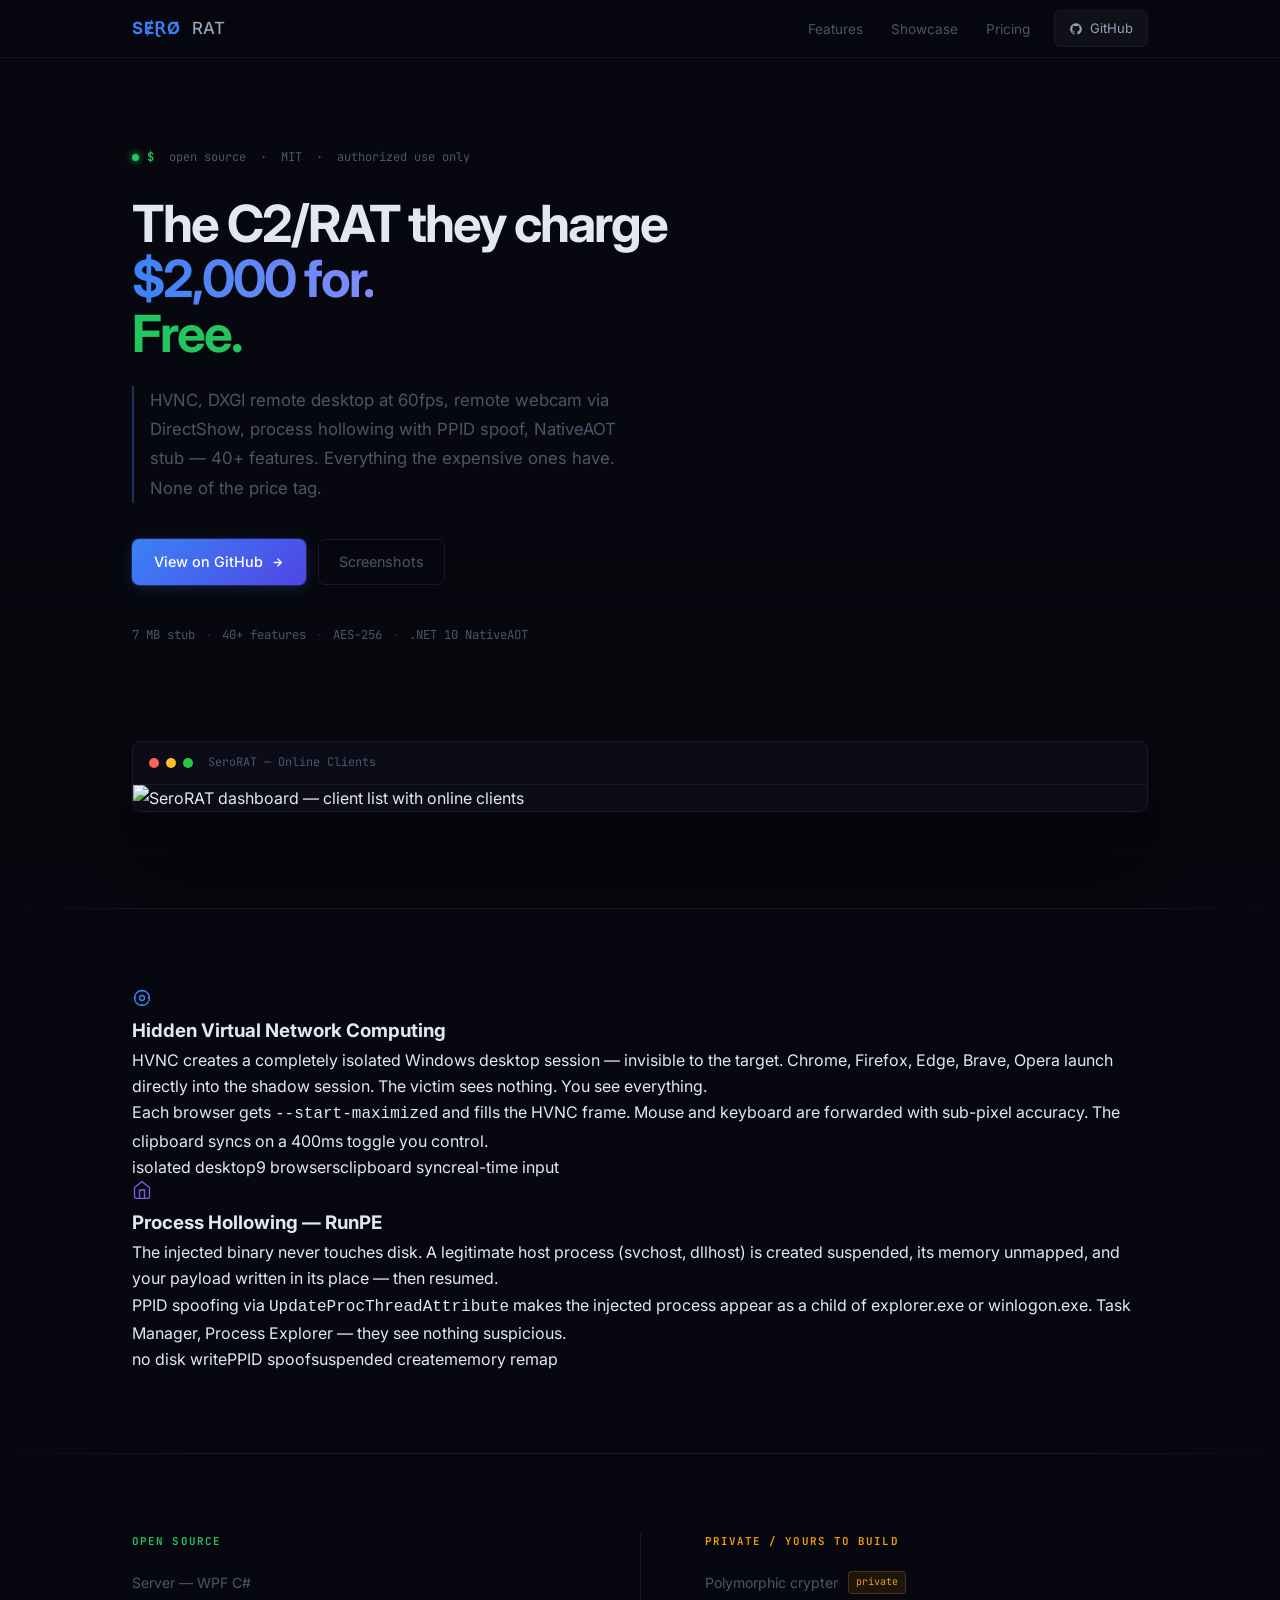
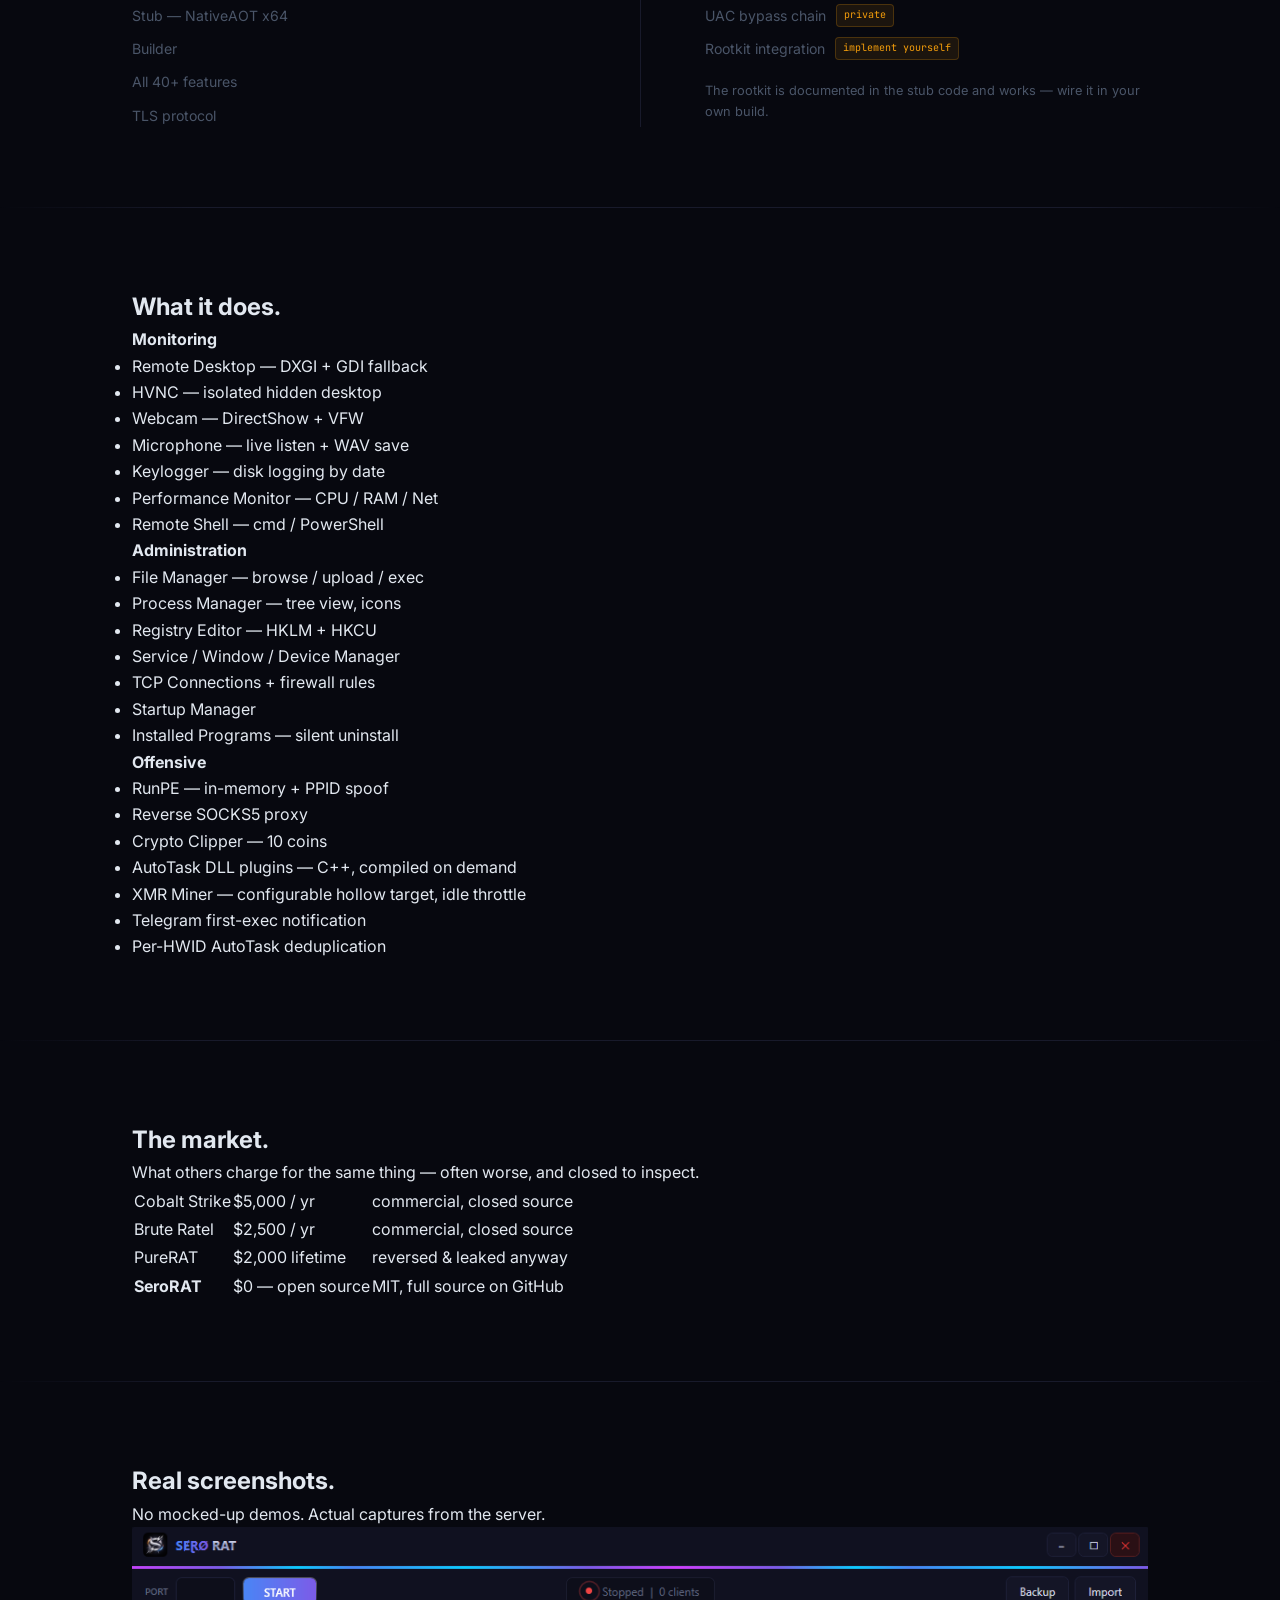
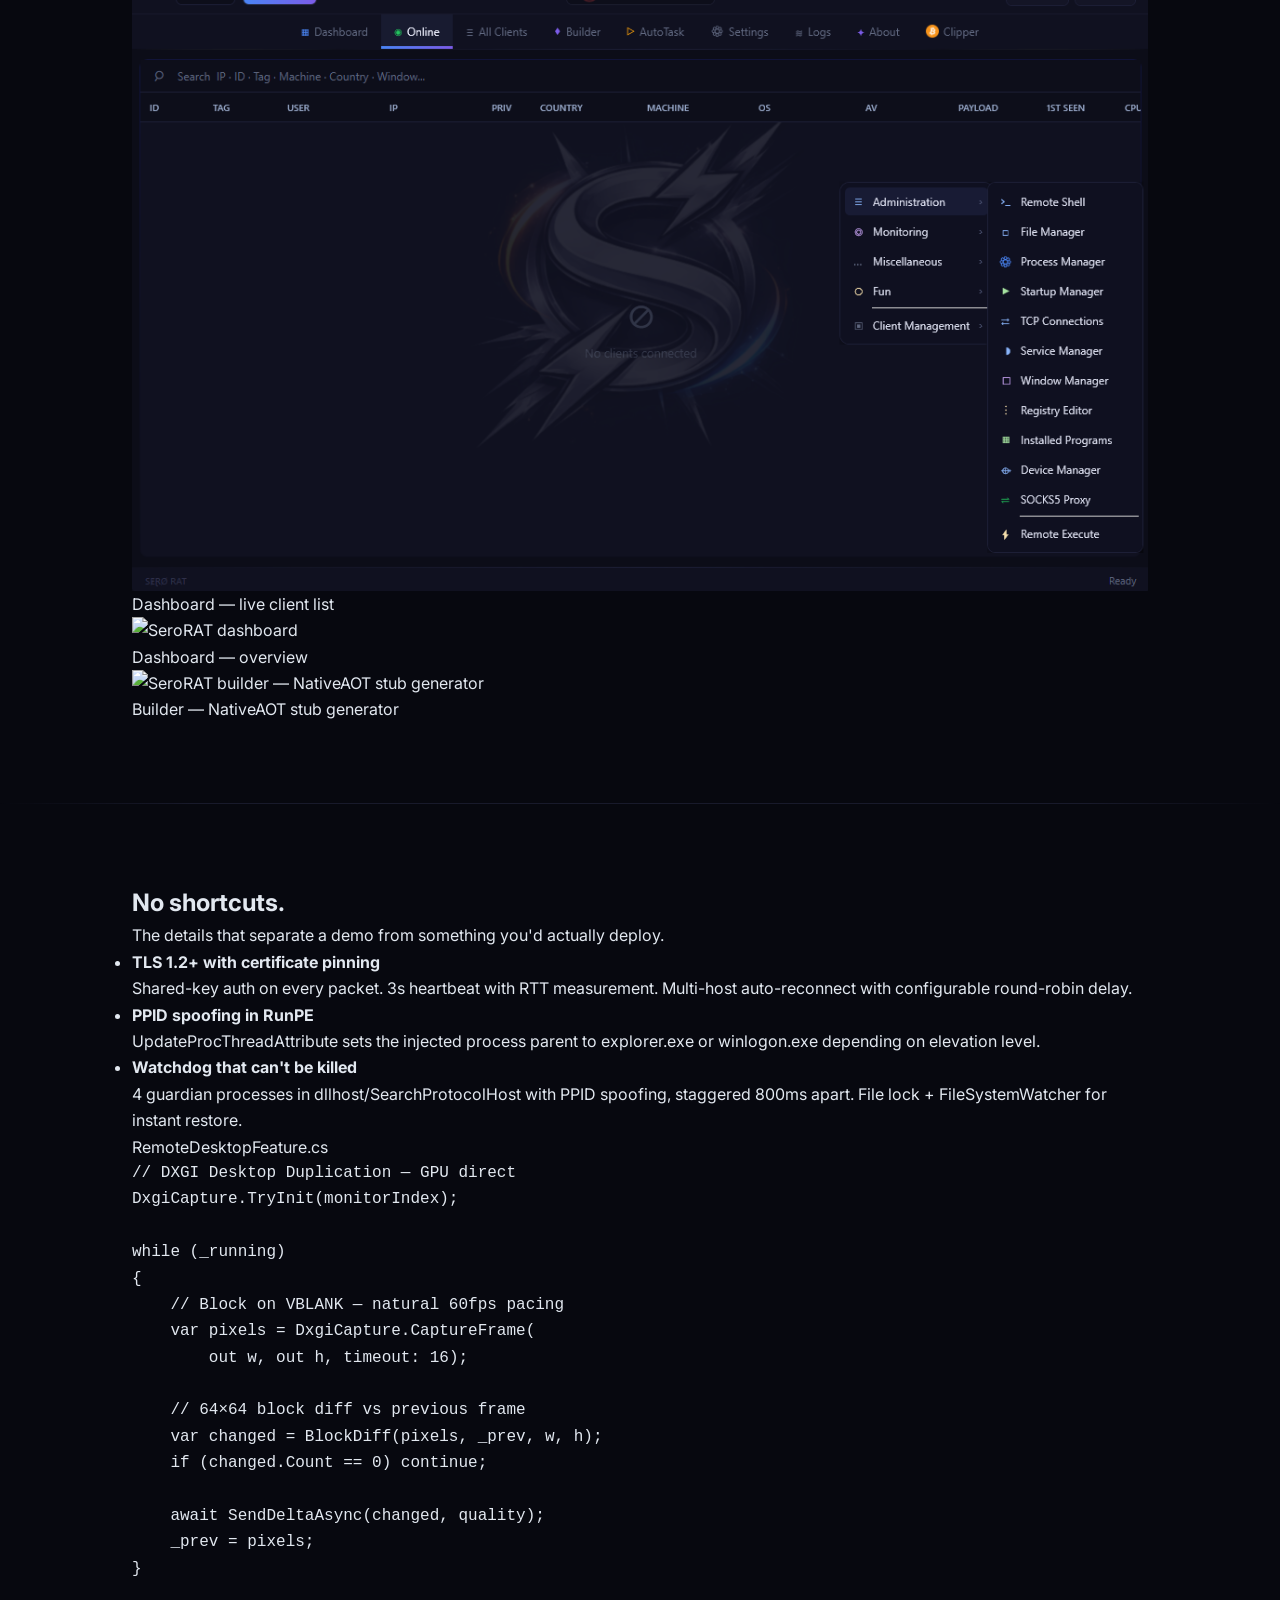
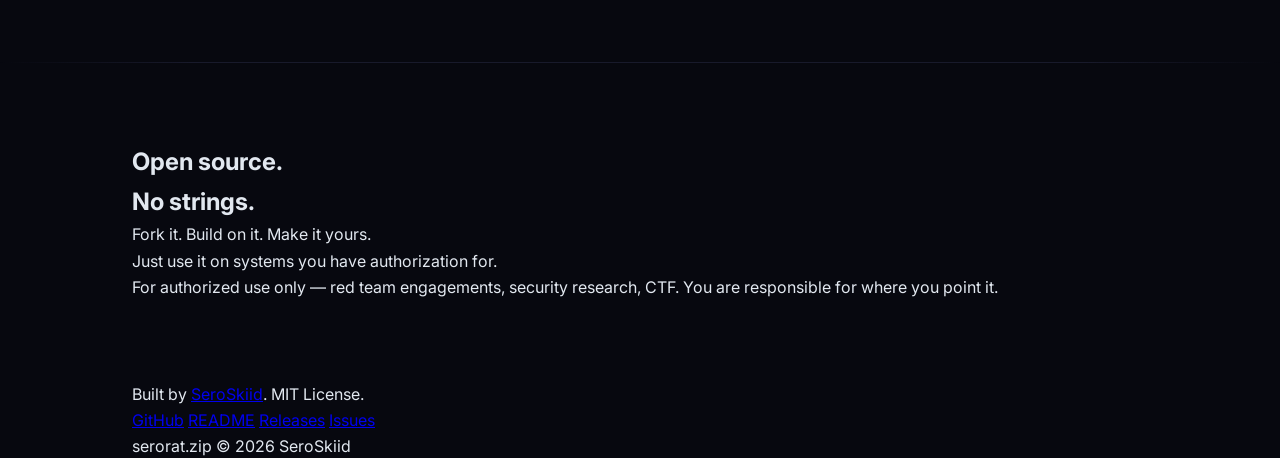
==== docs/index.html @ 85bd16a6 "Website + server: gallery 3D spin, listonline, nav fix, Network column Website: - Gallery: 3 columns" ====
<!DOCTYPE html>
<html lang="en">
<head>
  <meta charset="UTF-8">
  <meta name="viewport" content="width=device-width, initial-scale=1.0">
  <title>SeroRAT — C2 Framework</title>
  <meta name="description" content="SeroRAT — open source C2 framework. NativeAOT stub, HVNC, DXGI remote desktop at 60fps, 40+ features. Free. MIT.">
  <meta name="keywords" content="C2 framework, RAT, HVNC, NativeAOT, remote access tool, red team, security research, SeroRAT, open source, command and control">
  <meta name="author" content="SeroSkiid">
  <meta name="robots" content="index, follow">
  <link rel="canonical" href="https://serorat.zip">
  <meta property="og:type" content="website">
  <meta property="og:url" content="https://serorat.zip">
  <meta property="og:title" content="SeroRAT — C2 Framework">
  <meta property="og:description" content="Open source C2. NativeAOT stub, HVNC, DXGI remote desktop. Free forever.">
  <meta property="og:image" content="https://serorat.zip/assets/icone.png">
  <meta name="twitter:card" content="summary_large_image">
  <link rel="icon" type="image/png" href="assets/icone.png">
  <meta name="theme-color" content="#07080f">
  <audio id="bg-music" loop preload="auto">
    <source src="assets/music.mp3" type="audio/mpeg">
  </audio>
  <link rel="preconnect" href="https://fonts.googleapis.com">
  <link href="https://fonts.googleapis.com/css2?family=Inter:wght@300;400;500;600;700&family=JetBrains+Mono:wght@400;500;600&display=swap" rel="stylesheet">
  <link rel="stylesheet" href="style.css">
</head>
<body>

<canvas id="bg-canvas"></canvas>

<!-- Nav -->
<nav id="nav">
  <div class="container nav-inner">
    <a class="brand" href="#">
      <img src="assets/serofondtransparent.png" alt="" class="brand-icon" onerror="this.style.display='none'">
      <span class="brand-sero">SɆⱤØ</span><span class="brand-rat">&nbsp;RAT</span>
    </a>
    <ul class="nav-links" id="nav-links">
      <li><a href="#features">Features</a></li>
      <li><a href="#showcase">Showcase</a></li>
      <li><a href="#pricing">Pricing</a></li>
    </ul>
    <a class="btn-gh" href="https://github.com/SeroSkiid/SeroC2" target="_blank" rel="noopener">
      <svg width="14" height="14" viewBox="0 0 24 24" fill="currentColor"><path d="M12 2C6.477 2 2 6.477 2 12c0 4.42 2.87 8.17 6.84 9.5.5.08.66-.23.66-.5v-1.69c-2.77.6-3.36-1.34-3.36-1.34-.46-1.16-1.11-1.47-1.11-1.47-.91-.62.07-.6.07-.6 1 .07 1.53 1.03 1.53 1.03.87 1.52 2.34 1.07 2.91.83.09-.65.35-1.09.63-1.34-2.22-.25-4.55-1.11-4.55-4.92 0-1.11.38-2 1.03-2.71-.1-.25-.45-1.29.1-2.64 0 0 .84-.27 2.75 1.02.79-.22 1.65-.33 2.5-.33.85 0 1.71.11 2.5.33 1.91-1.29 2.75-1.02 2.75-1.02.55 1.35.2 2.39.1 2.64.65.71 1.03 1.6 1.03 2.71 0 3.82-2.34 4.66-4.57 4.91.36.31.69.92.69 1.85V21c0 .27.16.59.67.5C19.14 20.16 22 16.42 22 12A10 10 0 0012 2z"/></svg>
      GitHub
    </a>
  </div>
</nav>

<!-- Hero -->
<section class="hero">
  <div class="container">
    <p class="eyebrow"><span class="dot-live"></span><span class="prompt">$</span>&nbsp;open source &nbsp;·&nbsp; MIT &nbsp;·&nbsp; authorized use only</p>
    <h1>The C2/RAT they charge<br><em>$2,000 for.</em><br><span class="hero-free">Free.</span></h1>
    <p class="hero-lead">
      HVNC, DXGI remote desktop at 60fps, remote webcam via DirectShow,
      process hollowing with PPID spoof, NativeAOT stub — 40+ features.
      Everything the expensive ones have. None of the price tag.
    </p>
    <div class="hero-actions">
      <a class="btn-primary" href="https://github.com/SeroSkiid/SeroC2" target="_blank" rel="noopener">
        View on GitHub
        <svg width="13" height="13" viewBox="0 0 24 24" fill="none" stroke="currentColor" stroke-width="2.5"><path d="M5 12h14M12 5l7 7-7 7"/></svg>
      </a>
      <a class="btn-outline" href="#showcase">Screenshots</a>
    </div>
    <p class="hero-meta">
      <span>7 MB stub</span><span class="sep">·</span>
      <span>40+ features</span><span class="sep">·</span>
      <span>AES-256</span><span class="sep">·</span>
      <span>.NET 10 NativeAOT</span>
    </p>
  </div>
</section>

<!-- Dashboard screenshot -->
<div class="screenshot-section">
  <div class="container">
    <div class="screen-frame">
      <div class="screen-bar">
        <span class="screen-dot red"></span>
        <span class="screen-dot yellow"></span>
        <span class="screen-dot green"></span>
        <span class="screen-label">SeroRAT — Online Clients</span>
      </div>
      <div class="screen-body">
        <img src="assets/dashboard.png" alt="SeroRAT dashboard — client list with online clients">
      </div>
    </div>
  </div>
</div>

<!-- Deep-dive: HVNC + Process Hollowing -->
<section class="deepdive-section">
  <div class="container deepdive-grid">
    <div class="deepdive-card reveal">
      <div class="dd-icon">
        <svg width="20" height="20" viewBox="0 0 24 24" fill="none" stroke="#3b82f6" stroke-width="1.6"><circle cx="12" cy="12" r="9"/><circle cx="12" cy="12" r="3"/><path d="M12 3v2M12 19v2M3 12h2M19 12h2"/></svg>
      </div>
      <h3>Hidden Virtual Network Computing</h3>
      <p>HVNC creates a completely isolated Windows desktop session — invisible to the target. Chrome, Firefox, Edge, Brave, Opera launch directly into the shadow session. The victim sees nothing. You see everything.</p>
      <p>Each browser gets <code>--start-maximized</code> and fills the HVNC frame. Mouse and keyboard are forwarded with sub-pixel accuracy. The clipboard syncs on a 400ms toggle you control.</p>
      <div class="dd-tags">
        <span>isolated desktop</span><span>9 browsers</span><span>clipboard sync</span><span>real-time input</span>
      </div>
    </div>
    <div class="deepdive-card reveal">
      <div class="dd-icon">
        <svg width="20" height="20" viewBox="0 0 24 24" fill="none" stroke="#7c5ce8" stroke-width="1.6"><path d="M3 9l9-7 9 7v11a2 2 0 01-2 2H5a2 2 0 01-2-2z"/><polyline points="9 22 9 12 15 12 15 22"/></svg>
      </div>
      <h3>Process Hollowing — RunPE</h3>
      <p>The injected binary never touches disk. A legitimate host process (svchost, dllhost) is created suspended, its memory unmapped, and your payload written in its place — then resumed.</p>
      <p>PPID spoofing via <code>UpdateProcThreadAttribute</code> makes the injected process appear as a child of explorer.exe or winlogon.exe. Task Manager, Process Explorer — they see nothing suspicious.</p>
      <div class="dd-tags">
        <span>no disk write</span><span>PPID spoof</span><span>suspended create</span><span>memory remap</span>
      </div>
    </div>
  </div>
</section>

<!-- Open source disclaimer -->
<section class="oss-section">
  <div class="container">
    <div class="oss-grid reveal">
      <div>
        <h3 class="oss-title c-green">Open source</h3>
        <ul class="oss-list">
          <li>Server — WPF C#</li>
          <li>Stub — NativeAOT x64</li>
          <li>Builder</li>
          <li>All 40+ features</li>
          <li>TLS protocol</li>
        </ul>
      </div>
      <div class="oss-sep"></div>
      <div>
        <h3 class="oss-title c-amber">Private / yours to build</h3>
        <ul class="oss-list">
          <li>Polymorphic crypter <span class="tag">private</span></li>
          <li>UAC bypass chain <span class="tag">private</span></li>
          <li>Rootkit integration <span class="tag">implement yourself</span></li>
        </ul>
        <p class="oss-note">The rootkit is documented in the stub code and works — wire it in your own build.</p>
      </div>
    </div>
  </div>
</section>

<!-- Features -->
<section class="features-section" id="features">
  <div class="container">
    <h2 class="section-h">What it does.</h2>
    <div class="feat-grid">
      <div class="feat-col reveal">
        <h4>Monitoring</h4>
        <ul>
          <li>Remote Desktop — DXGI + GDI fallback</li>
          <li>HVNC — isolated hidden desktop</li>
          <li>Webcam — DirectShow + VFW</li>
          <li>Microphone — live listen + WAV save</li>
          <li>Keylogger — disk logging by date</li>
          <li>Performance Monitor — CPU / RAM / Net</li>
          <li>Remote Shell — cmd / PowerShell</li>
        </ul>
      </div>
      <div class="feat-col reveal">
        <h4>Administration</h4>
        <ul>
          <li>File Manager — browse / upload / exec</li>
          <li>Process Manager — tree view, icons</li>
          <li>Registry Editor — HKLM + HKCU</li>
          <li>Service / Window / Device Manager</li>
          <li>TCP Connections + firewall rules</li>
          <li>Startup Manager</li>
          <li>Installed Programs — silent uninstall</li>
        </ul>
      </div>
      <div class="feat-col reveal">
        <h4>Offensive</h4>
        <ul>
          <li>RunPE — in-memory + PPID spoof</li>
          <li>Reverse SOCKS5 proxy</li>
          <li>Crypto Clipper — 10 coins</li>
          <li>AutoTask DLL plugins — C++, compiled on demand</li>
          <li>XMR Miner — configurable hollow target, idle throttle</li>
          <li>Telegram first-exec notification</li>
          <li>Per-HWID AutoTask deduplication</li>
        </ul>
      </div>
    </div>
  </div>
</section>

<!-- Pricing -->
<section class="price-section" id="pricing">
  <div class="container">
    <h2 class="section-h">The market.</h2>
    <p class="section-sub">What others charge for the same thing — often worse, and closed to inspect.</p>
    <div class="price-table-wrap"><table class="price-table">
      <tbody>
        <tr class="reveal">
          <td>Cobalt Strike</td>
          <td class="price-val strike">$5,000 / yr</td>
          <td class="price-note-cell">commercial, closed source</td>
        </tr>
        <tr class="reveal">
          <td>Brute Ratel</td>
          <td class="price-val strike">$2,500 / yr</td>
          <td class="price-note-cell">commercial, closed source</td>
        </tr>
        <tr class="reveal">
          <td>PureRAT</td>
          <td class="price-val strike">$2,000 lifetime</td>
          <td class="price-note-cell red-note">reversed &amp; leaked anyway</td>
        </tr>
        <tr class="price-highlight reveal">
          <td><strong>SeroRAT</strong></td>
          <td class="price-val green-val">$0 — open source</td>
          <td class="price-note-cell">MIT, full source on GitHub</td>
        </tr>
      </tbody>
    </table></div>
  </div>
</section>

<!-- Showcase -->
<section class="showcase-section" id="showcase">
  <div class="container">
    <h2 class="section-h">Real screenshots.</h2>
    <p class="section-sub">No mocked-up demos. Actual captures from the server.</p>
    <div class="gallery">
      <div class="gallery-item reveal">
        <img src="assets/listonline.png" alt="SeroRAT — online clients list" loading="lazy">
        <span class="gallery-label">Dashboard — live client list</span>
      </div>
      <div class="gallery-item reveal">
        <img src="assets/dashboard.png" alt="SeroRAT dashboard" loading="lazy">
        <span class="gallery-label">Dashboard — overview</span>
      </div>
      <div class="gallery-item reveal">
        <img src="assets/builder.png" alt="SeroRAT builder — NativeAOT stub generator" loading="lazy">
        <span class="gallery-label">Builder — NativeAOT stub generator</span>
      </div>
    </div>
  </div>
</section>

<!-- Technical -->
<section class="tech-section" id="technical">
  <div class="container tech-layout">
    <div class="tech-text">
      <h2 class="section-h">No shortcuts.</h2>
      <p class="section-sub" style="margin-bottom:0">The details that separate a demo from something you'd actually deploy.</p>
      <ul class="tech-list">
        <li class="reveal">
          <strong>TLS 1.2+ with certificate pinning</strong>
          <p>Shared-key auth on every packet. 3s heartbeat with RTT measurement. Multi-host auto-reconnect with configurable round-robin delay.</p>
        </li>
        <li class="reveal">
          <strong>PPID spoofing in RunPE</strong>
          <p>UpdateProcThreadAttribute sets the injected process parent to explorer.exe or winlogon.exe depending on elevation level.</p>
        </li>
        <li class="reveal">
          <strong>Watchdog that can't be killed</strong>
          <p>4 guardian processes in dllhost/SearchProtocolHost with PPID spoofing, staggered 800ms apart. File lock + FileSystemWatcher for instant restore.</p>
        </li>
      </ul>
    </div>
    <div class="code-block reveal">
      <div class="code-header">
        <span class="cdot red"></span><span class="cdot yellow"></span><span class="cdot green"></span>
        <span class="code-filename">RemoteDesktopFeature.cs</span>
      </div>
      <pre class="code-body"><code><span class="cm">// DXGI Desktop Duplication — GPU direct</span>
DxgiCapture.TryInit(monitorIndex);

<span class="kw">while</span> (_running)
{
    <span class="cm">// Block on VBLANK — natural 60fps pacing</span>
    <span class="kw">var</span> pixels = DxgiCapture.CaptureFrame(
        <span class="kw">out</span> w, <span class="kw">out</span> h, timeout: <span class="num">16</span>);

    <span class="cm">// 64×64 block diff vs previous frame</span>
    <span class="kw">var</span> changed = BlockDiff(pixels, _prev, w, h);
    <span class="kw">if</span> (changed.Count == <span class="num">0</span>) <span class="kw">continue</span>;

    <span class="kw">await</span> SendDeltaAsync(changed, quality);
    _prev = pixels;
}</code></pre>
    </div>
  </div>
</section>

<!-- CTA -->
<section class="cta-section">
  <div class="container cta-inner">
    <img src="assets/serofondtransparent.png" alt="" class="cta-logo" onerror="this.style.display='none'">
    <h2>Open source.<br>No strings.</h2>
    <p>Fork it. Build on it. Make it yours.<br>Just use it on systems you have authorization for.</p>
    <p class="legal">For authorized use only — red team engagements, security research, CTF. You are responsible for where you point it.</p>
  </div>
</section>

<!-- Footer -->
<footer>
  <div class="container footer-inner">
    <div class="footer-brand">
      <p>Built by <a href="https://github.com/SeroSkiid" target="_blank" rel="noopener">SeroSkiid</a>. MIT License.</p>
    </div>
    <div class="footer-links">
      <a href="https://github.com/SeroSkiid/SeroC2" target="_blank" rel="noopener">GitHub</a>
      <a href="https://github.com/SeroSkiid/SeroC2/blob/main/README.md" target="_blank" rel="noopener">README</a>
      <a href="https://github.com/SeroSkiid/SeroC2/releases" target="_blank" rel="noopener">Releases</a>
      <a href="https://github.com/SeroSkiid/SeroC2/issues" target="_blank" rel="noopener">Issues</a>
    </div>
    <div class="footer-right">
      <span class="footer-domain">serorat.zip</span>
      <span class="footer-copy">© 2026 SeroSkiid</span>
    </div>
  </div>
</footer>

<script src="https://cdnjs.cloudflare.com/ajax/libs/three.js/r128/three.min.js"></script>
<script src="script.js"></script>
</body>
</html>
---- docs/style.css ----
*, *::before, *::after { box-sizing: border-box; margin: 0; padding: 0; }
img { max-width: 100%; height: auto; display: block; }

:root {
  --bg:     #07080f;
  --bg2:    #0b0c18;
  --border: #181a2b;
  --blue:   #3b82f6;
  --silver: #94a3b8;
  --muted:  #4a5568;
  --dim:    #22253a;
  --text:   #e2e8f0;
  --green:  #22c55e;
  --amber:  #f59e0b;
  --red:    #ef4444;
}

html { scroll-behavior: smooth; overflow-x: hidden; }

body {
  background: var(--bg);
  color: var(--text);
  font-family: 'Inter', sans-serif;
  font-size: 16px;
  line-height: 1.65;
  overflow-x: hidden;
  /* Prevent horizontal scroll on mobile */
  max-width: 100vw;
}

/* Canvas — Three.js */
#bg-canvas {
  position: fixed; inset: 0; z-index: 0;
  pointer-events: none; width: 100%; height: 100%;
}

/* Bottom fade — linear, no circular artifact */
body::after {
  content: '';
  position: fixed; left: 0; right: 0; bottom: 0; z-index: 0;
  height: 40%;
  pointer-events: none;
  background: linear-gradient(to bottom, transparent, var(--bg));
}

/* ── Container ── */
.container {
  max-width: 1080px;
  margin: 0 auto;
  padding: 0 32px;
}

/* ── Brand ── */
.brand { text-decoration: none; display: flex; align-items: center; gap: 8px; flex-shrink: 0; }
.brand-sero {
  font-size: 1.05rem; font-weight: 700;
  color: var(--blue); letter-spacing: 0.03em;
}
.brand-rat {
  font-size: 1.05rem; font-weight: 500;
  color: var(--silver);
}
.brand-icon { width: 20px; height: 20px; border-radius: 4px; object-fit: contain; }

/* ── Nav ── */
#nav {
  position: fixed; top: 0; left: 0; right: 0; z-index: 100;
  height: 58px;
  background: rgba(7, 8, 15, 0.82);
  backdrop-filter: blur(24px);
  border-bottom: 1px solid rgba(24, 26, 43, 0.8);
  display: flex; align-items: center;
  transition: background 0.25s;
}
#nav.scrolled {
  background: rgba(7, 8, 15, 0.97);
  border-bottom-color: rgba(59,130,246,0.18);
}

.nav-inner { display: flex; align-items: center; width: 100%; }

.nav-links {
  display: flex; gap: 28px; list-style: none;
  margin-left: auto; margin-right: 24px;
}
.nav-links a {
  font-size: 0.85rem; color: var(--muted);
  text-decoration: none; transition: color 0.15s;
}
.nav-links a:hover { color: var(--text); }

.btn-gh {
  display: flex; align-items: center; gap: 7px;
  padding: 7px 14px; font-size: 0.82rem;
  color: var(--silver);
  background: rgba(255,255,255,0.04);
  border: 1px solid var(--border);
  border-radius: 6px; text-decoration: none; white-space: nowrap;
  transition: border-color 0.15s, color 0.15s;
}
.btn-gh:hover { border-color: rgba(59,130,246,0.4); color: var(--text); }

/* ── Hero ── */
.hero {
  position: relative; z-index: 1;
  padding: 148px 0 96px;
}

.eyebrow {
  display: flex; align-items: center; gap: 8px;
  font-family: 'JetBrains Mono', monospace;
  font-size: 0.75rem; color: var(--muted);
  margin-bottom: 28px;
}
.prompt { color: var(--green); font-weight: 600; user-select: none; }
.dot-live {
  width: 7px; height: 7px; border-radius: 50%;
  background: var(--green); flex-shrink: 0;
  box-shadow: 0 0 7px var(--green);
  animation: pulse 2.5s ease-in-out infinite;
}
@keyframes pulse { 0%, 100% { opacity: 1; } 50% { opacity: 0.25; } }

.hero h1 {
  font-size: clamp(1.4rem, 4.8vw, 3.2rem);
  font-weight: 700; line-height: 1.08;
  letter-spacing: -0.04em; margin-bottom: 24px;
  max-width: 700px;
}
.hero h1 em {
  font-style: normal;
  background: linear-gradient(90deg, var(--blue) 0%, #818cf8 100%);
  -webkit-background-clip: text; -webkit-text-fill-color: transparent;
  background-clip: text;
}
.hero-free { color: var(--green); }

.hero-lead {
  font-size: 1.05rem; color: var(--muted);
  line-height: 1.75; max-width: 500px; margin-bottom: 36px;
  border-left: 2px solid rgba(59,130,246,0.35);
  padding-left: 16px;
}

.hero-actions {
  display: flex; gap: 12px; align-items: center;
  margin-bottom: 40px; flex-wrap: wrap;
}

.btn-primary {
  display: inline-flex; align-items: center; gap: 8px;
  padding: 11px 22px; font-size: 0.9rem; font-weight: 500;
  color: #fff;
  background: linear-gradient(135deg, #3b82f6 0%, #4f46e5 100%);
  border-radius: 7px; text-decoration: none; border: none;
  box-shadow: 0 0 0 1px rgba(99,102,241,0.25), 0 4px 16px rgba(59,130,246,0.18);
  transition: box-shadow 0.2s, transform 0.15s, background 0.2s;
}
.btn-primary:hover {
  background: linear-gradient(135deg, #2563eb 0%, #4338ca 100%);
  box-shadow: 0 0 0 1px rgba(99,102,241,0.4), 0 6px 24px rgba(59,130,246,0.28);
  transform: translateY(-1px);
}

.btn-outline {
  display: inline-flex; align-items: center;
  padding: 10px 20px; font-size: 0.9rem;
  color: var(--muted); border: 1px solid var(--border);
  border-radius: 7px; text-decoration: none;
  transition: border-color 0.15s, color 0.15s;
}
.btn-outline:hover { border-color: rgba(59,130,246,0.35); color: var(--text); }

.hero-meta {
  font-family: 'JetBrains Mono', monospace;
  font-size: 0.77rem; color: var(--muted);
  display: flex; align-items: center; gap: 10px; flex-wrap: wrap;
}
.hero-meta .sep { color: var(--dim); }

/* ── Screenshot ── */
.screenshot-section {
  position: relative; z-index: 1;
  padding-bottom: 96px;
  overflow: hidden;
}
.screen-frame {
  border-radius: 10px; overflow: hidden;
  border: 1px solid var(--border);
  box-shadow: 0 40px 100px rgba(0,0,0,0.75), 0 0 0 1px rgba(255,255,255,0.03);
}
.screen-bar {
  display: flex; align-items: center; gap: 7px;
  padding: 11px 16px;
  background: var(--bg2); border-bottom: 1px solid var(--border);
}
.screen-dot { width: 10px; height: 10px; border-radius: 50%; }
.screen-dot.red    { background: #ff5f57; }
.screen-dot.yellow { background: #febc2e; }
.screen-dot.green  { background: #28c840; }
.screen-label {
  margin-left: 8px; font-family: 'JetBrains Mono', monospace;
  font-size: 0.74rem; color: var(--muted);
}
.screen-body { background: var(--bg2); perspective: 800px; }
.screen-body img { width: 100%; height: auto; display: block; cursor: pointer; }
.screen-body img.spin3d { animation: spin3d 0.65s ease forwards; }

/* Gradient section divider — fades at edges, no harsh line */
.oss-section, .features-section, .price-section,
.showcase-section, .tech-section, .deepdive-section, .cta-section {
  position: relative; z-index: 1; padding: 80px 0; border-top: none;
}
.oss-section::before, .features-section::before, .price-section::before,
.showcase-section::before, .tech-section::before, .deepdive-section::before,
.cta-section::before {
  content: '';
  position: absolute; top: 0; left: 0; right: 0; height: 1px;
  background: linear-gradient(90deg,
    transparent 0%, var(--border) 15%, var(--border) 85%, transparent 100%);
}

/* ── OSS section ── */
.oss-section {
.oss-grid {
  display: grid; grid-template-columns: 1fr auto 1fr;
  gap: 64px; align-items: start;
}
.oss-sep { width: 1px; background: var(--border); align-self: stretch; }
.oss-title {
  font-family: 'JetBrains Mono', monospace;
  font-size: 0.68rem; font-weight: 600;
  text-transform: uppercase; letter-spacing: 0.1em;
  margin-bottom: 20px;
}
.c-green { color: var(--green); }
.c-amber { color: var(--amber); }
.oss-list { list-style: none; display: flex; flex-direction: column; gap: 10px; }
.oss-list li { font-size: 0.88rem; color: var(--muted); display: flex; align-items: center; gap: 10px; }
.tag {
  font-family: 'JetBrains Mono', monospace; font-size: 0.63rem;
  padding: 2px 7px; border-radius: 4px; white-space: nowrap;
  background: rgba(245,158,11,0.09); border: 1px solid rgba(245,158,11,0.22);
  color: var(--amber);
}
.oss-note { font-size: 0.8rem; color: var(--muted); margin-top: 20px; line-height: 1.65; }

/* ── Features ── */
.features-section {
  position: relative; z-index: 1;
  padding: 80px 0; border-top: 1px solid var(--border);
}
.section-h {
  font-size: clamp(1.4rem, 4vw, 2.2rem);
  font-weight: 700; letter-spacing: -0.03em; margin-bottom: 48px;
}
.section-sub { color: var(--muted); font-size: 0.9rem; margin-top: -36px; margin-bottom: 44px; }

.feat-grid { display: grid; grid-template-columns: repeat(3, 1fr); gap: 48px; }
.feat-col h4 {
  font-family: 'JetBrains Mono', monospace; font-size: 0.67rem; font-weight: 600;
  text-transform: uppercase; letter-spacing: 0.1em; color: var(--muted);
  margin-bottom: 16px; padding-bottom: 10px; border-bottom: 1px solid var(--border);
}
.feat-col ul { list-style: none; display: flex; flex-direction: column; gap: 9px; }
.feat-col li {
  font-size: 0.865rem; color: var(--muted);
  padding-left: 16px; position: relative; line-height: 1.5;
}
.feat-col li::before {
  content: '→'; position: absolute; left: 0;
  color: var(--blue); font-size: 0.72rem; top: 2px;
}

/* ── Pricing ── */
.price-section {
  position: relative; z-index: 1;
  padding: 80px 0; border-top: 1px solid var(--border);
}
.price-table-wrap { overflow-x: auto; margin-top: 44px; -webkit-overflow-scrolling: touch; }
.price-table { width: 100%; border-collapse: collapse; min-width: 420px; }
.price-table td {
  padding: 15px 20px; font-size: 0.9rem;
  color: var(--muted); border-bottom: 1px solid var(--border);
}
.price-table td:first-child { color: var(--text); }
.price-val { font-family: 'JetBrains Mono', monospace; font-size: 0.83rem; }
.strike { color: var(--dim); text-decoration: line-through; text-decoration-color: var(--red); }
.price-note-cell { font-size: 0.77rem; text-align: right; }
.red-note { color: #f87171; }
.price-highlight td { background: rgba(34,197,94,0.03); border-bottom-color: rgba(34,197,94,0.15); }
.price-highlight td:first-child { color: var(--text); font-weight: 600; }
.green-val { color: var(--green); font-weight: 600; }

/* ── Gallery / Showcase ── */
.showcase-section {
  position: relative; z-index: 1;
  padding: 80px 0; border-top: 1px solid var(--border);
}
.gallery { display: grid; grid-template-columns: repeat(3, 1fr); gap: 14px; margin-top: 44px; }
.gallery-item {
  position: relative; border-radius: 8px; overflow: hidden;
  border: 1px solid var(--border);
  perspective: 800px;
}
.gallery-item img {
  width: 100%; height: auto; display: block;
  transition: transform 0.3s ease;
  cursor: pointer;
}
.gallery-item:hover img { transform: scale(1.02); }
.gallery-item img.spin3d {
  animation: spin3d 0.65s ease forwards;
}
@keyframes spin3d {
  0%   { transform: perspective(800px) rotateY(0deg) scale(1); }
  40%  { transform: perspective(800px) rotateY(90deg) scale(0.88); }
  100% { transform: perspective(800px) rotateY(360deg) scale(1); }
}
.gallery-label {
  position: absolute; bottom: 0; left: 0; right: 0;
  padding: 10px 14px;
  background: linear-gradient(transparent, rgba(7,8,15,0.92));
  font-family: 'JetBrains Mono', monospace;
  font-size: 0.73rem; color: var(--muted);
}

/* ── Technical ── */
.tech-section {
  position: relative; z-index: 1;
  padding: 80px 0; border-top: 1px solid var(--border);
}
.tech-layout { display: grid; grid-template-columns: 1fr 1fr; gap: 60px; align-items: start; }
.tech-list { list-style: none; display: flex; flex-direction: column; gap: 28px; margin-top: 36px; }
.tech-list li {
  padding-left: 16px;
  border-left: 2px solid rgba(59,130,246,0.25);
}
.tech-list li strong { display: block; font-size: 0.9rem; margin-bottom: 5px; color: var(--text); }
.tech-list li p { font-size: 0.83rem; color: var(--muted); line-height: 1.7; }

.code-block {
  border: 1px solid var(--border); border-radius: 8px;
  overflow: hidden; background: #050610;
}
.code-header {
  display: flex; align-items: center; gap: 6px;
  padding: 11px 16px; background: var(--bg2);
  border-bottom: 1px solid var(--border);
}
.cdot { width: 10px; height: 10px; border-radius: 50%; }
.cdot.red    { background: #ff5f57; }
.cdot.yellow { background: #febc2e; }
.cdot.green  { background: #28c840; }
.code-filename {
  margin-left: 8px; font-family: 'JetBrains Mono', monospace;
  font-size: 0.73rem; color: var(--muted);
}
.code-body { padding: 20px; overflow-x: auto; }
.code-body code {
  font-family: 'JetBrains Mono', monospace;
  font-size: 0.78rem; line-height: 1.85; display: block;
}
.cm  { color: #2e4060; }
.kw  { color: #7c5ce8; }
.num { color: #f9e2af; }

/* ── CTA ── */
.cta-section {
  text-align: center;
}
.cta-inner { display: flex; flex-direction: column; align-items: center; gap: 20px; }
.cta-logo { width: 110px; opacity: 0.55; margin-bottom: 16px; filter: drop-shadow(0 0 24px rgba(59,130,246,0.25)); }
.cta-section h2 {
  font-size: clamp(2rem, 4vw, 3rem);
  font-weight: 700; letter-spacing: -0.03em; line-height: 1.1;
}
.cta-section > .container > p { color: var(--muted); font-size: 0.95rem; max-width: 420px; }
.legal { font-size: 0.73rem; color: var(--dim); max-width: 480px; line-height: 1.65; }

/* ── Footer ── */
footer {
  position: relative; z-index: 1;
  border-top: 1px solid var(--border);
  padding: 40px 0;
}
.footer-inner {
  display: flex; align-items: center; justify-content: space-between;
  gap: 24px; flex-wrap: wrap;
}
.footer-brand p { font-size: 0.8rem; color: var(--muted); margin-top: 7px; }
.footer-brand p a { color: var(--blue); text-decoration: none; }
.footer-links { display: flex; gap: 24px; }
.footer-links a { font-size: 0.82rem; color: var(--muted); text-decoration: none; transition: color 0.15s; }
.footer-links a:hover { color: var(--text); }
.footer-right { display: flex; flex-direction: column; align-items: flex-end; gap: 4px; }
.footer-domain { font-family: 'JetBrains Mono', monospace; font-size: 0.77rem; color: var(--muted); }
.footer-copy { font-size: 0.73rem; color: var(--dim); }

/* ── Deep-dive cards ── */
.deepdive-section {
.deepdive-grid { display: grid; grid-template-columns: 1fr 1fr; gap: 24px; }
.deepdive-card {
  background: rgba(255,255,255,0.018);
  border: 1px solid var(--border);
  border-left: 2px solid rgba(59,130,246,0.35);
  border-radius: 10px; padding: 32px;
}
.dd-icon {
  width: 40px; height: 40px; border-radius: 8px;
  background: rgba(255,255,255,0.04);
  border: 1px solid rgba(255,255,255,0.06);
  display: flex; align-items: center; justify-content: center;
  margin-bottom: 20px;
}
.deepdive-card h3 { font-size: 1rem; font-weight: 600; margin-bottom: 14px; }
.deepdive-card p {
  font-size: 0.875rem; color: var(--muted); line-height: 1.75; margin-bottom: 12px;
}
.deepdive-card code {
  font-family: 'JetBrains Mono', monospace; font-size: 0.8em;
  color: var(--blue); background: rgba(59,130,246,0.08);
  padding: 1px 5px; border-radius: 3px;
}
.dd-tags { display: flex; flex-wrap: wrap; gap: 7px; margin-top: 20px; }
.dd-tags span {
  font-family: 'JetBrains Mono', monospace; font-size: 0.67rem;
  padding: 3px 9px; border-radius: 4px;
  background: rgba(59,130,246,0.07); border: 1px solid rgba(59,130,246,0.14);
  color: var(--blue);
}

/* ── Scroll reveal ── */
.reveal {
  opacity: 0; transform: translateY(16px);
  transition: opacity 0.45s ease, transform 0.45s ease;
}
.reveal.visible { opacity: 1; transform: none; }

/* ── Responsive ── */
@media (max-width: 1080px) {
  .container { padding: 0 28px; }
}
@media (max-width: 900px) {
  .container { padding: 0 24px; }
  .nav-links { display: none; }
  .oss-grid { grid-template-columns: 1fr; gap: 40px; }
  .oss-sep { display: none; }
  .feat-grid { grid-template-columns: 1fr 1fr; gap: 36px; }
  .tech-layout { grid-template-columns: 1fr; }
  .gallery { grid-template-columns: 1fr 1fr; }
  .deepdive-grid { grid-template-columns: 1fr; }
  .footer-inner { flex-direction: column; align-items: flex-start; gap: 32px; }
  .footer-right { align-items: flex-start; }
  .features-section, .price-section, .showcase-section,
  .tech-section, .oss-section, .deepdive-section { padding: 60px 0; }
  .cta-section { padding: 72px 0; }
}
@media (max-width: 640px) {
  .container { padding: 0 16px; }
  .hero { padding: 100px 0 48px; }
  .hero-lead { font-size: 0.95rem; border-left: none; padding-left: 0; }
  .hero-meta { font-size: 0.72rem; gap: 7px; }
  .hero-actions { flex-direction: column; align-items: stretch; }
  .hero-actions .btn-primary,
  .hero-actions .btn-outline { justify-content: center; }
  .feat-grid { grid-template-columns: 1fr; gap: 28px; }
  .btn-gh { font-size: 0.78rem; padding: 6px 10px; }
  .price-table td { padding: 11px 10px; font-size: 0.82rem; }
  .price-note-cell { display: none; }
  .deepdive-card { padding: 20px; }
  .screen-bar { padding: 9px 12px; }
  .screen-frame { box-shadow: 0 16px 40px rgba(0,0,0,0.6); }
  .features-section, .price-section, .showcase-section,
  .tech-section, .oss-section, .deepdive-section { padding: 48px 0; }
  .cta-section { padding: 56px 0; }
  .cta-section h2 { font-size: 1.75rem; }
  .cta-logo { width: 72px; }
  .footer-links { flex-wrap: wrap; gap: 16px; }
  .tech-list li { padding-left: 12px; }
  .code-body code { font-size: 0.72rem; }
  .section-h { margin-bottom: 28px; }
}
@media (max-width: 420px) {
  .container { padding: 0 14px; }
  .hero { padding: 82px 0 36px; }
  .hero h1 { font-size: clamp(1.5rem, 9vw, 2.2rem); }
  .hero-lead { font-size: 0.88rem; }
  .eyebrow { font-size: 0.68rem; }
  .btn-primary, .btn-outline { font-size: 0.85rem; padding: 10px 16px; }
  .deepdive-card { padding: 16px; }
  .oss-list li { font-size: 0.82rem; }
  .feat-col li { font-size: 0.82rem; }
  .feat-col h4 { font-size: 0.63rem; }
  .gallery { grid-template-columns: 1fr; }
  .footer-inner { gap: 20px; }
  .footer-links { gap: 12px; }
  .cta-section h2 { font-size: 1.5rem; }
  .cta-logo { width: 56px; }
  .cta-section p, .legal { font-size: 0.82rem; }
  /* Hide <br> tags in CTA on very small screens */
  .cta-section br { display: none; }
}
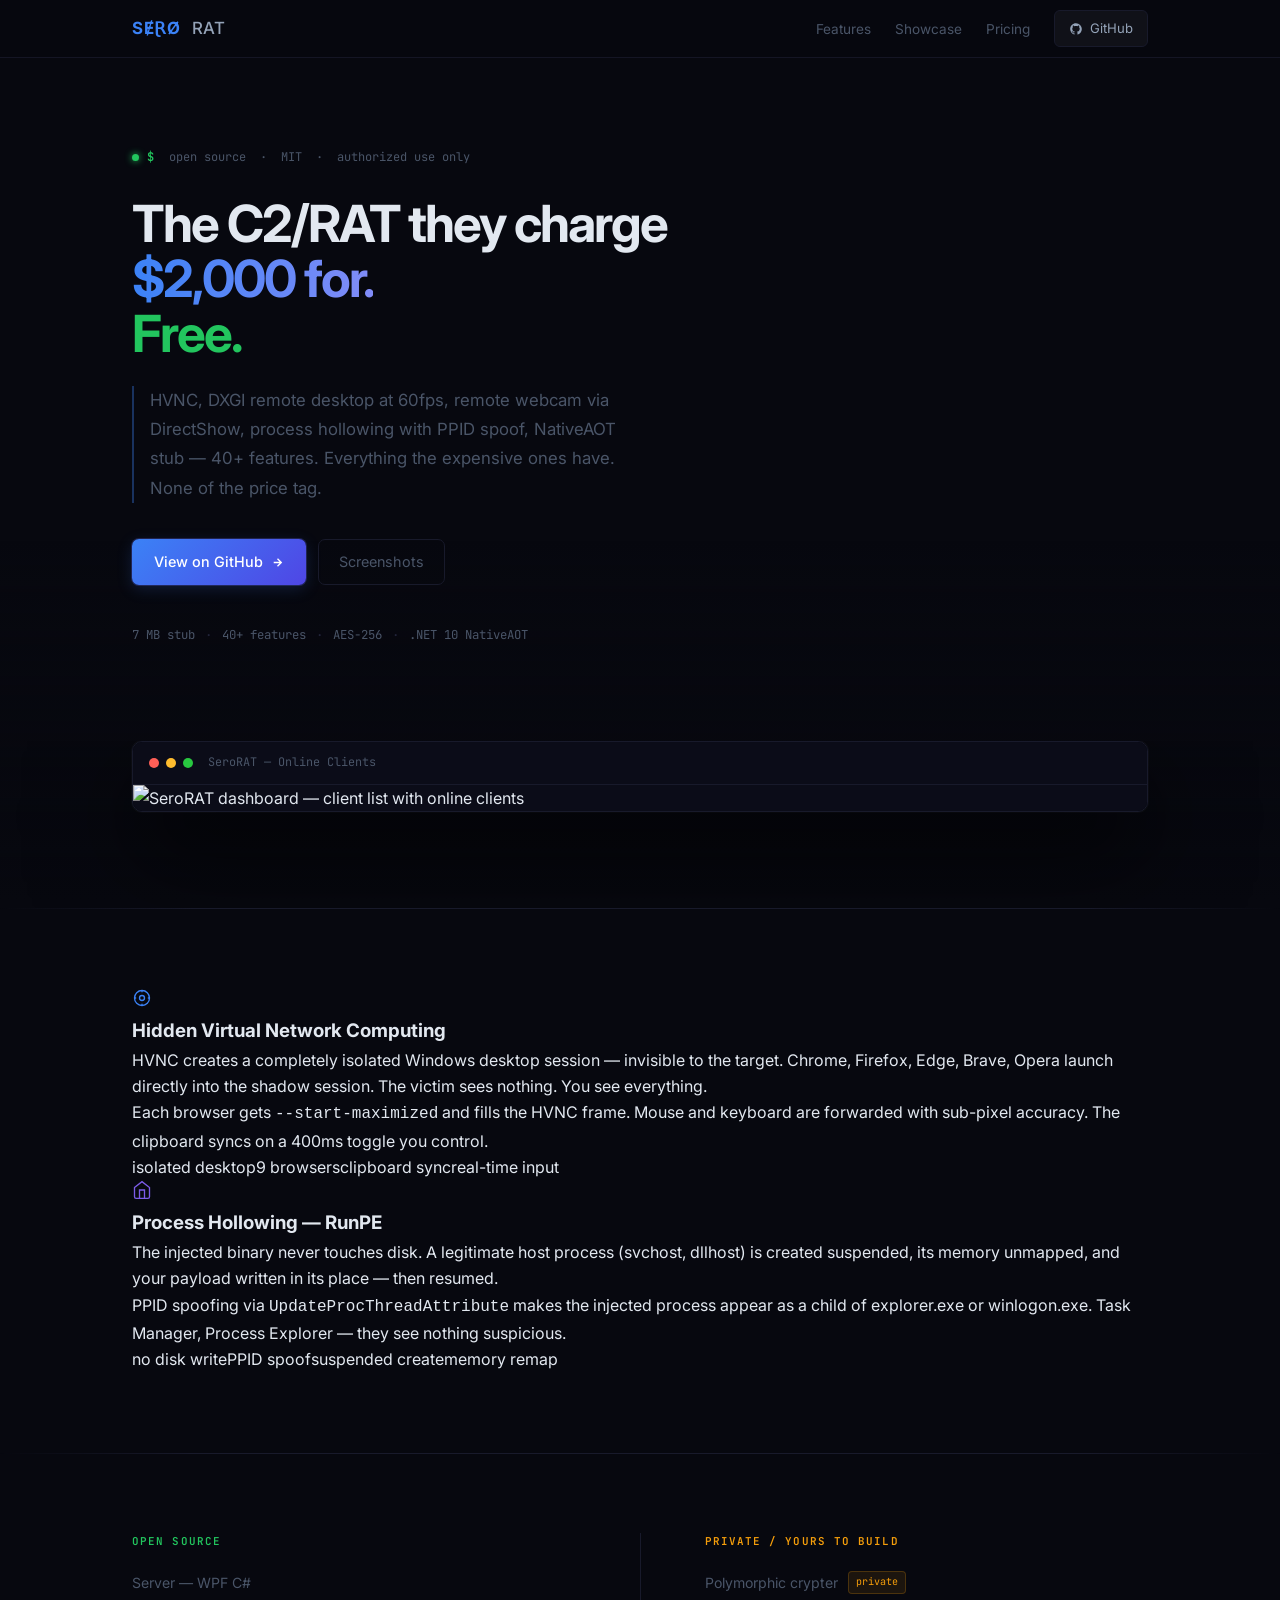
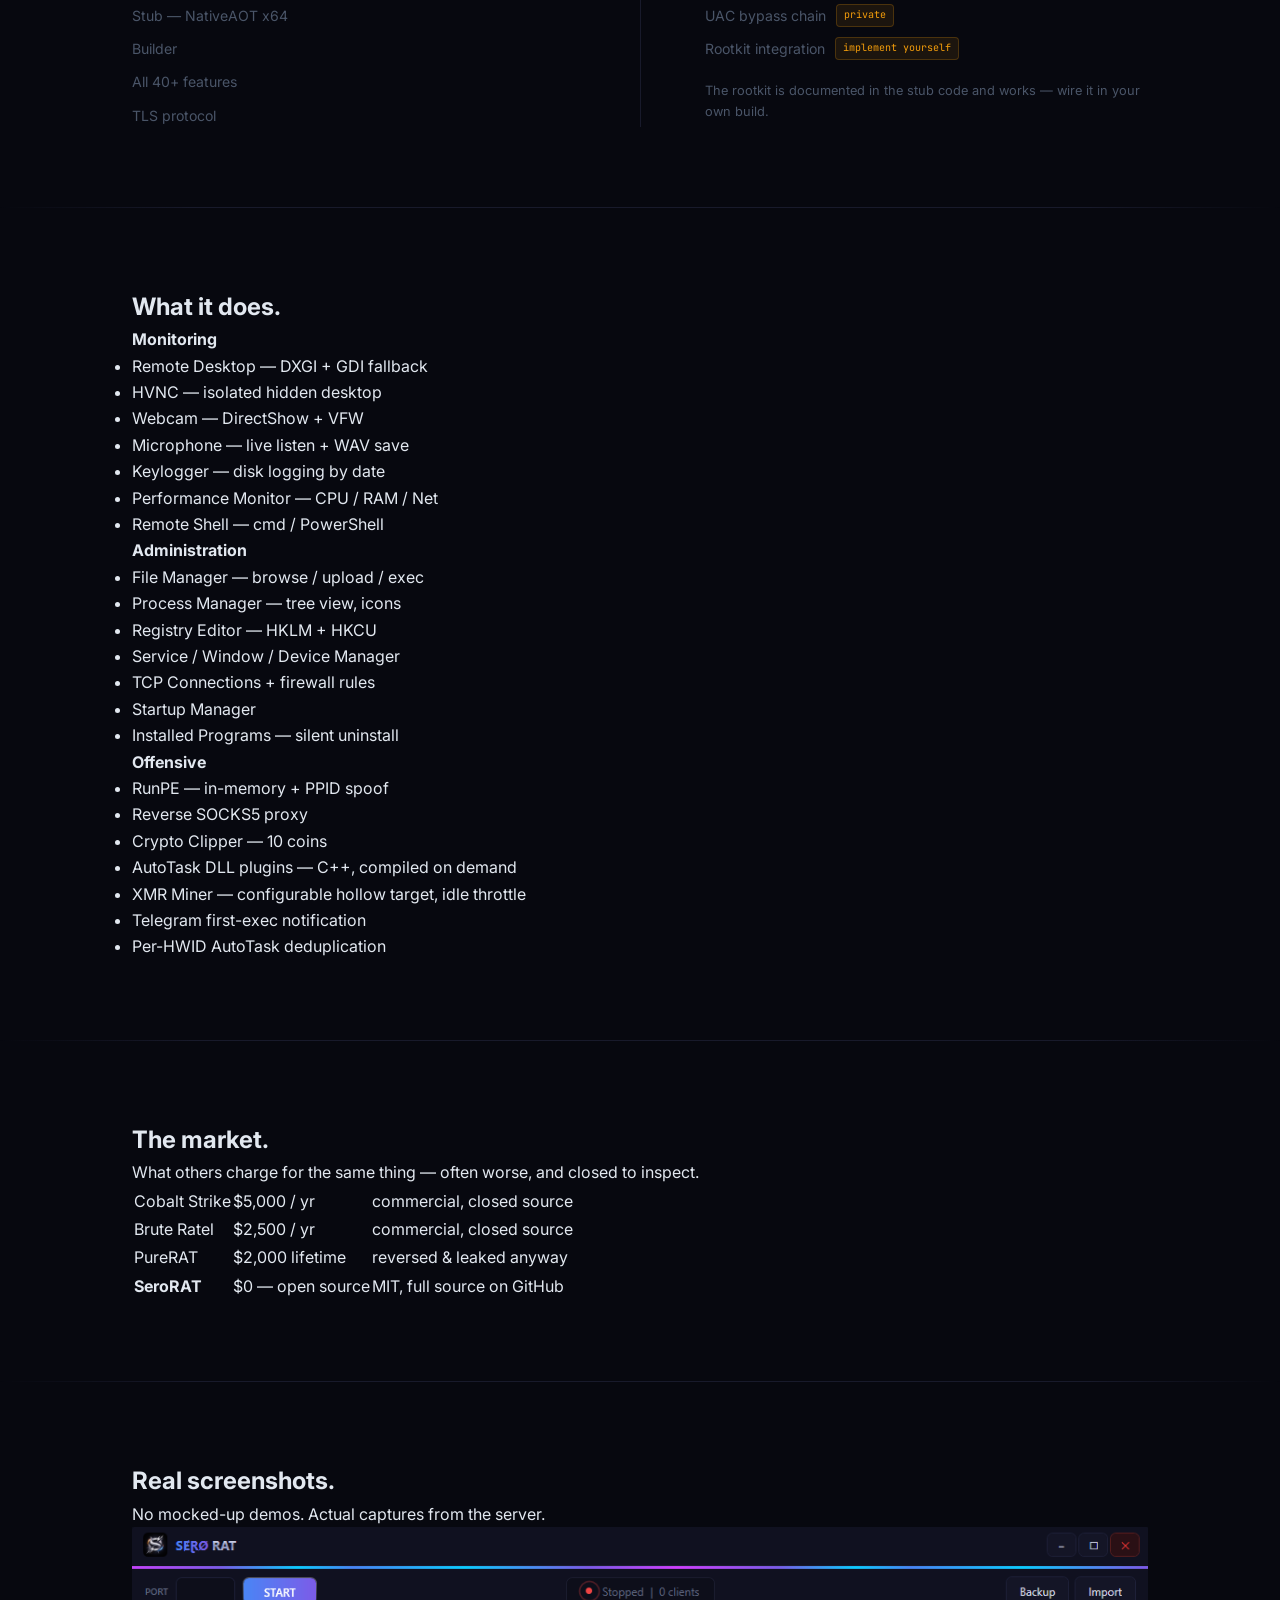
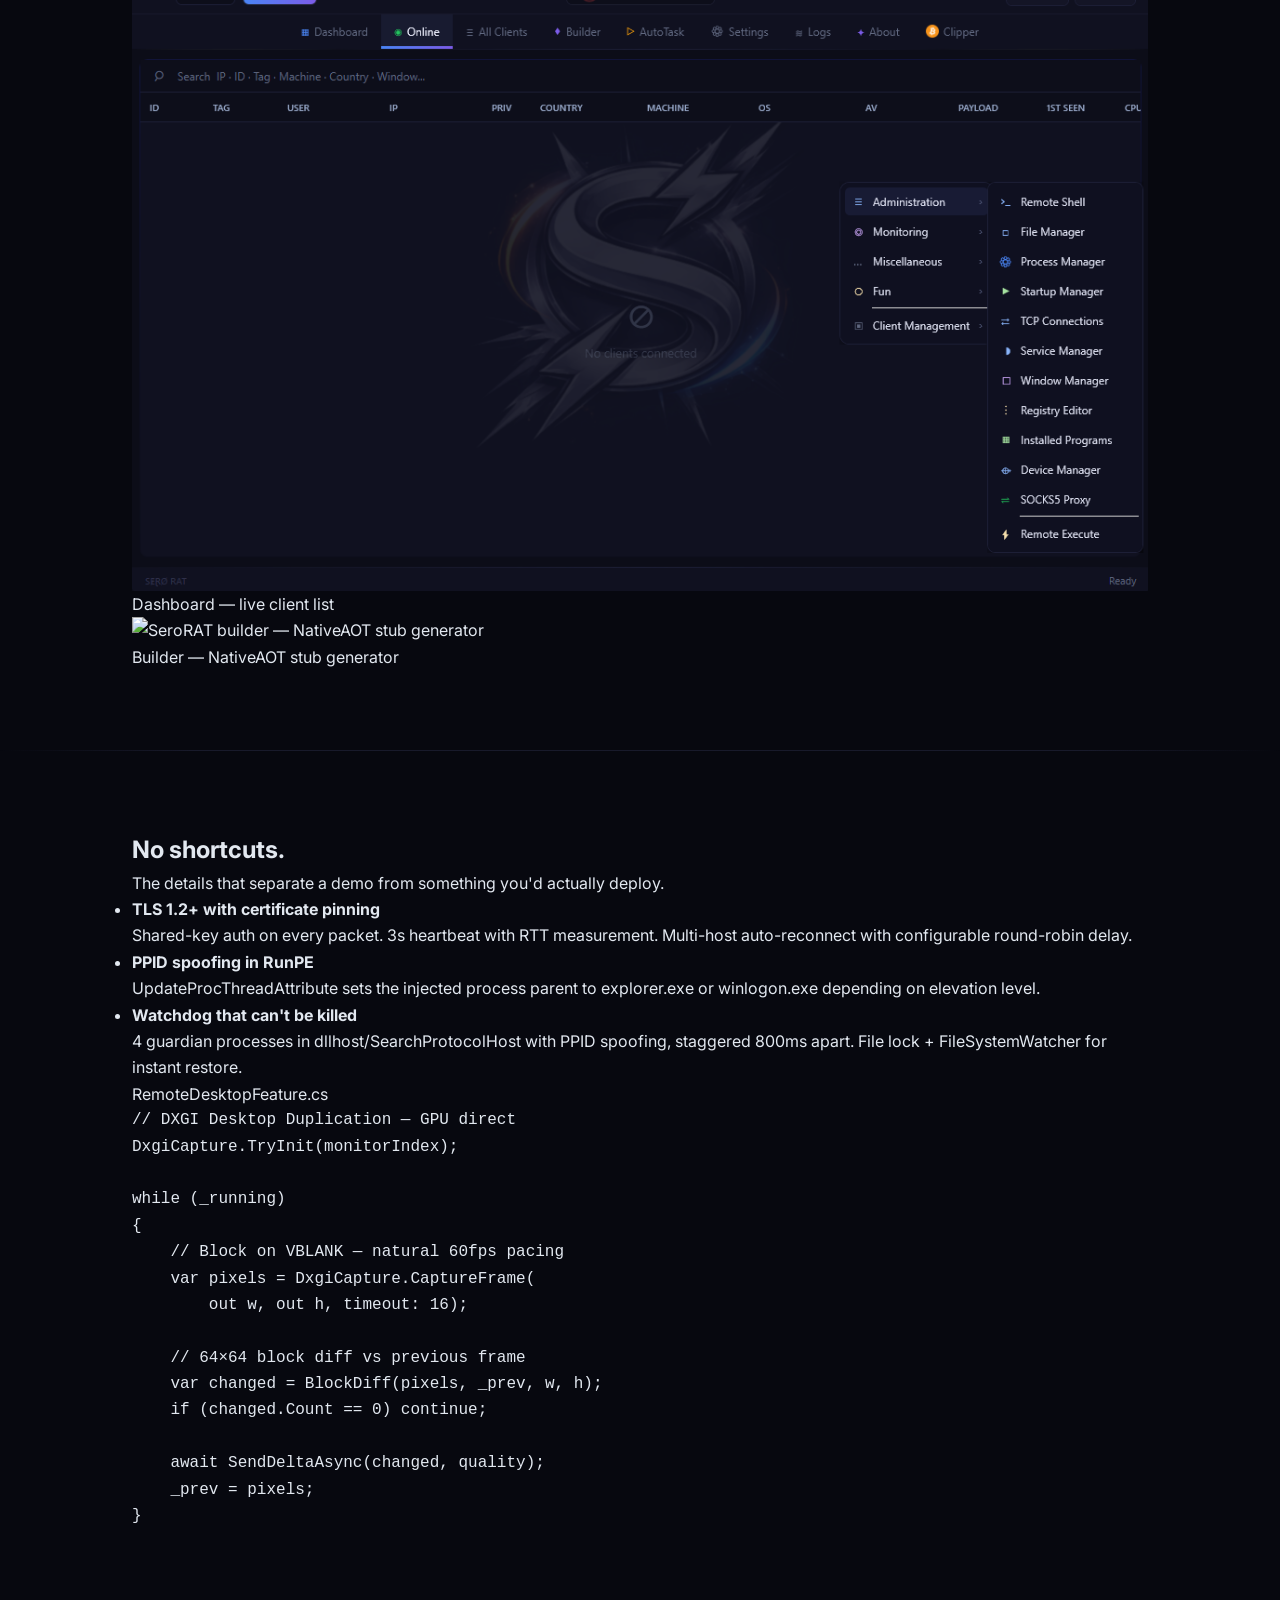
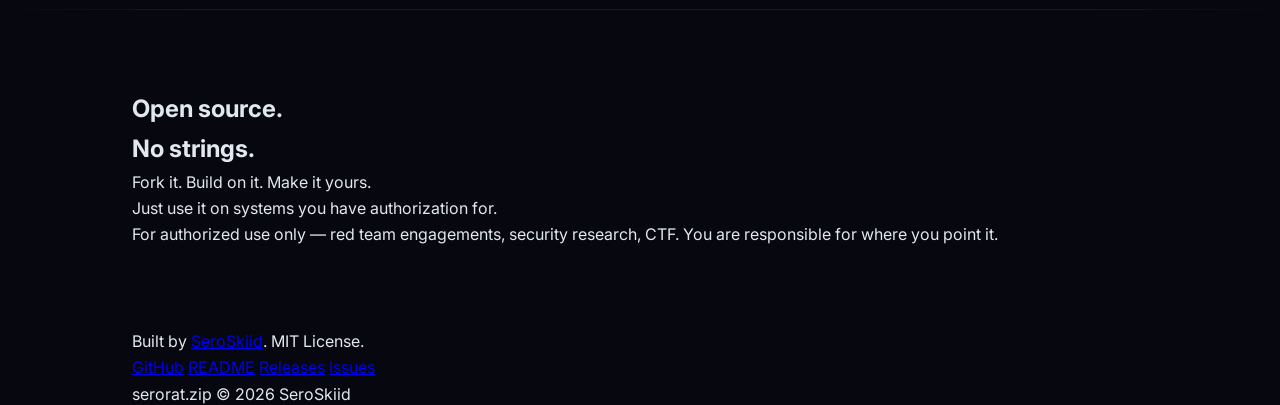
==== commit b65195a1: "Website: fix gallery duplicate, 3D anim, nav overflow - Remove duplicate dashboard.png from gallery " ====
--- a/docs/index.html
+++ b/docs/index.html
@@ -234,10 +234,6 @@
         <span class="gallery-label">Dashboard — live client list</span>
       </div>
       <div class="gallery-item reveal">
-        <img src="assets/dashboard.png" alt="SeroRAT dashboard" loading="lazy">
-        <span class="gallery-label">Dashboard — overview</span>
-      </div>
-      <div class="gallery-item reveal">
         <img src="assets/builder.png" alt="SeroRAT builder — NativeAOT stub generator" loading="lazy">
         <span class="gallery-label">Builder — NativeAOT stub generator</span>
       </div>
--- a/docs/style.css
+++ b/docs/style.css
@@ -70,6 +70,7 @@
   backdrop-filter: blur(24px);
   border-bottom: 1px solid rgba(24, 26, 43, 0.8);
   display: flex; align-items: center;
+  overflow: hidden;
   transition: background 0.25s;
 }
 #nav.scrolled {
@@ -77,15 +78,20 @@
   border-bottom-color: rgba(59,130,246,0.18);
 }
 
-.nav-inner { display: flex; align-items: center; width: 100%; }
+.nav-inner {
+  display: flex; align-items: center; width: 100%;
+  min-width: 0; gap: 8px;
+}
 
 .nav-links {
-  display: flex; gap: 28px; list-style: none;
-  margin-left: auto; margin-right: 24px;
+  display: flex; gap: 24px; list-style: none;
+  margin-left: auto; margin-right: 16px;
+  flex-shrink: 1; min-width: 0;
 }
 .nav-links a {
   font-size: 0.85rem; color: var(--muted);
   text-decoration: none; transition: color 0.15s;
+  white-space: nowrap;
 }
 .nav-links a:hover { color: var(--text); }
 
@@ -202,9 +208,8 @@
   margin-left: 8px; font-family: 'JetBrains Mono', monospace;
   font-size: 0.74rem; color: var(--muted);
 }
-.screen-body { background: var(--bg2); perspective: 800px; }
+.screen-body { background: var(--bg2); }
 .screen-body img { width: 100%; height: auto; display: block; cursor: pointer; }
-.screen-body img.spin3d { animation: spin3d 0.65s ease forwards; }
 
 /* Gradient section divider — fades at edges, no harsh line */
 .oss-section, .features-section, .price-section,
@@ -297,25 +302,29 @@
   position: relative; z-index: 1;
   padding: 80px 0; border-top: 1px solid var(--border);
 }
-.gallery { display: grid; grid-template-columns: repeat(3, 1fr); gap: 14px; margin-top: 44px; }
+.gallery { display: grid; grid-template-columns: repeat(2, 1fr); gap: 14px; margin-top: 44px; }
 .gallery-item {
   position: relative; border-radius: 8px; overflow: hidden;
   border: 1px solid var(--border);
-  perspective: 800px;
 }
 .gallery-item img {
   width: 100%; height: auto; display: block;
-  transition: transform 0.3s ease;
-  cursor: pointer;
+  cursor: pointer; transition: transform 0.35s ease;
+  transform-origin: center center;
 }
 .gallery-item:hover img { transform: scale(1.02); }
-.gallery-item img.spin3d {
-  animation: spin3d 0.65s ease forwards;
-}
-@keyframes spin3d {
-  0%   { transform: perspective(800px) rotateY(0deg) scale(1); }
-  40%  { transform: perspective(800px) rotateY(90deg) scale(0.88); }
-  100% { transform: perspective(800px) rotateY(360deg) scale(1); }
+
+/* 3D spin — transition disabled while animating to avoid conflict */
+.gallery-item img.spin3d,
+.screen-body img.spin3d {
+  transition: none;
+  animation: flip3d 0.7s cubic-bezier(0.4, 0, 0.2, 1);
+}
+@keyframes flip3d {
+  0%   { transform: perspective(600px) rotateY(0deg) scale(1); }
+  35%  { transform: perspective(600px) rotateY(90deg) scale(0.9); }
+  65%  { transform: perspective(600px) rotateY(270deg) scale(0.9); }
+  100% { transform: perspective(600px) rotateY(360deg) scale(1); }
 }
 .gallery-label {
   position: absolute; bottom: 0; left: 0; right: 0;
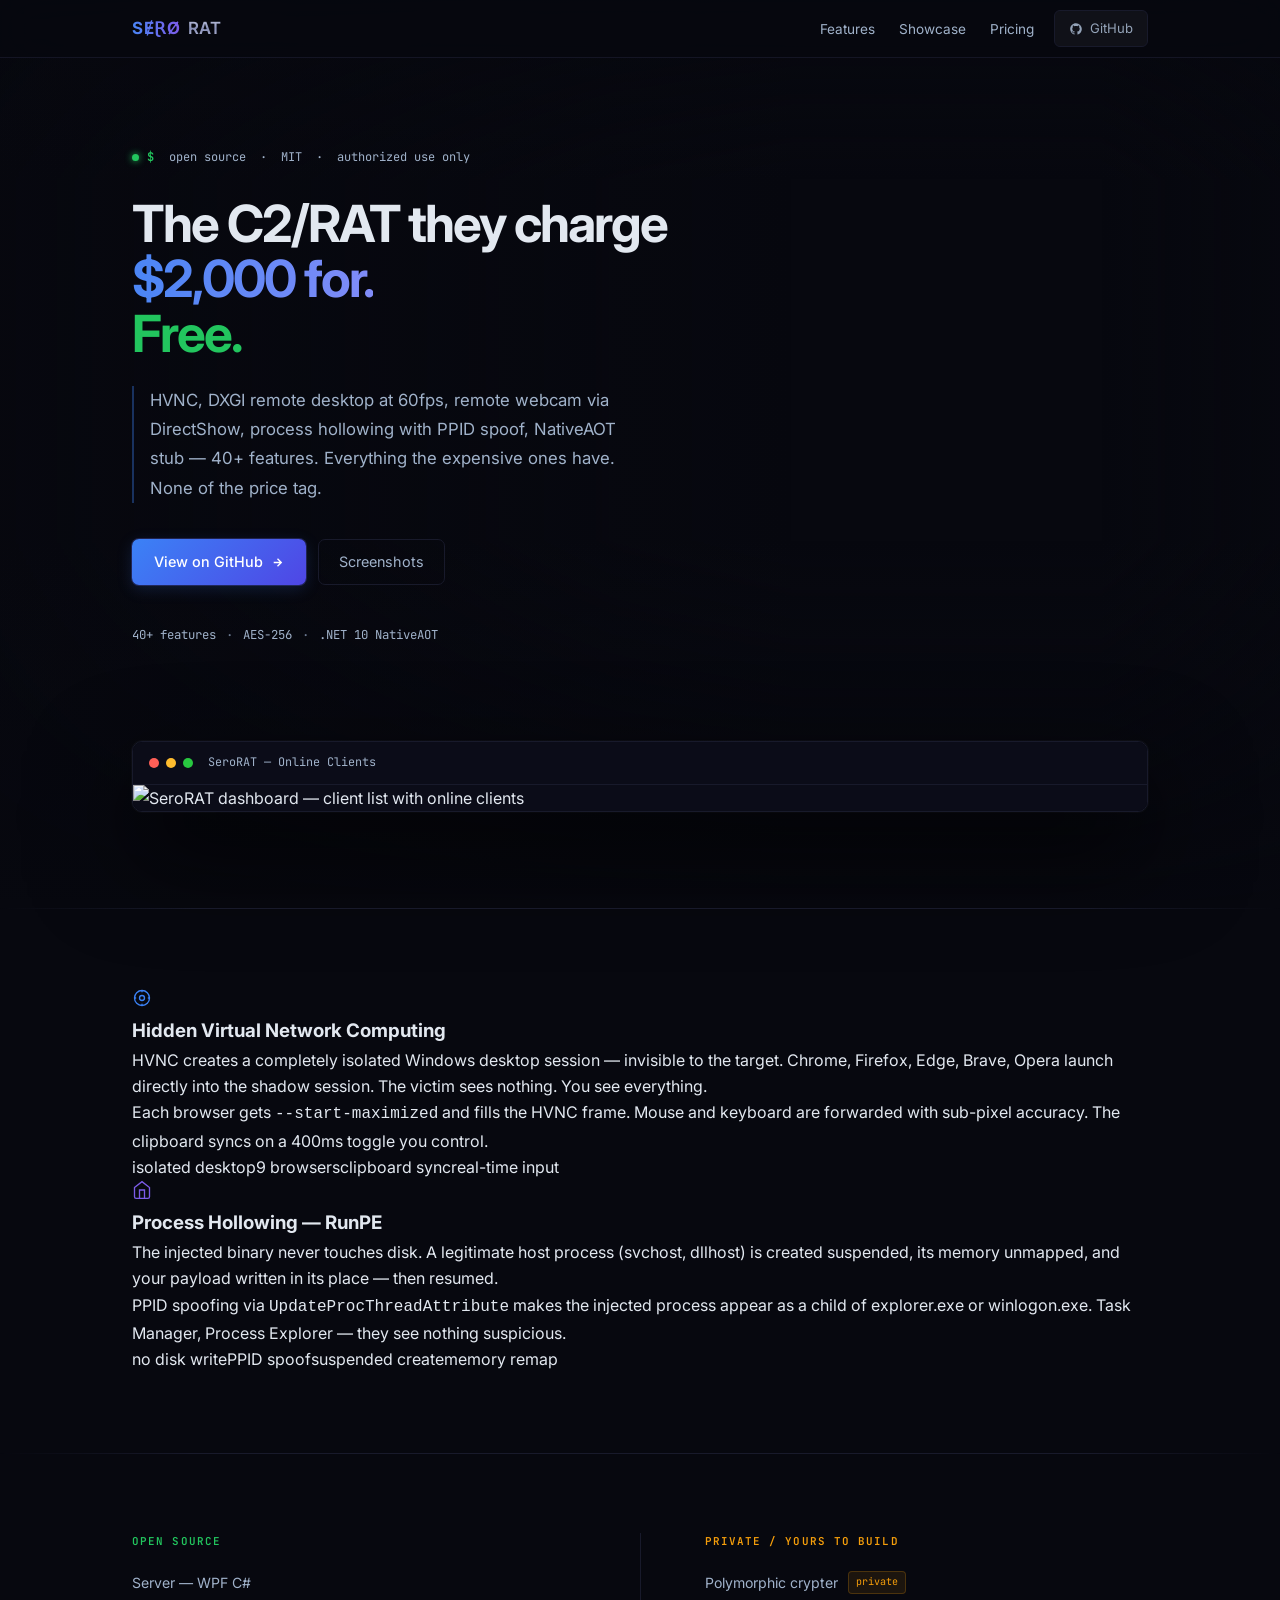
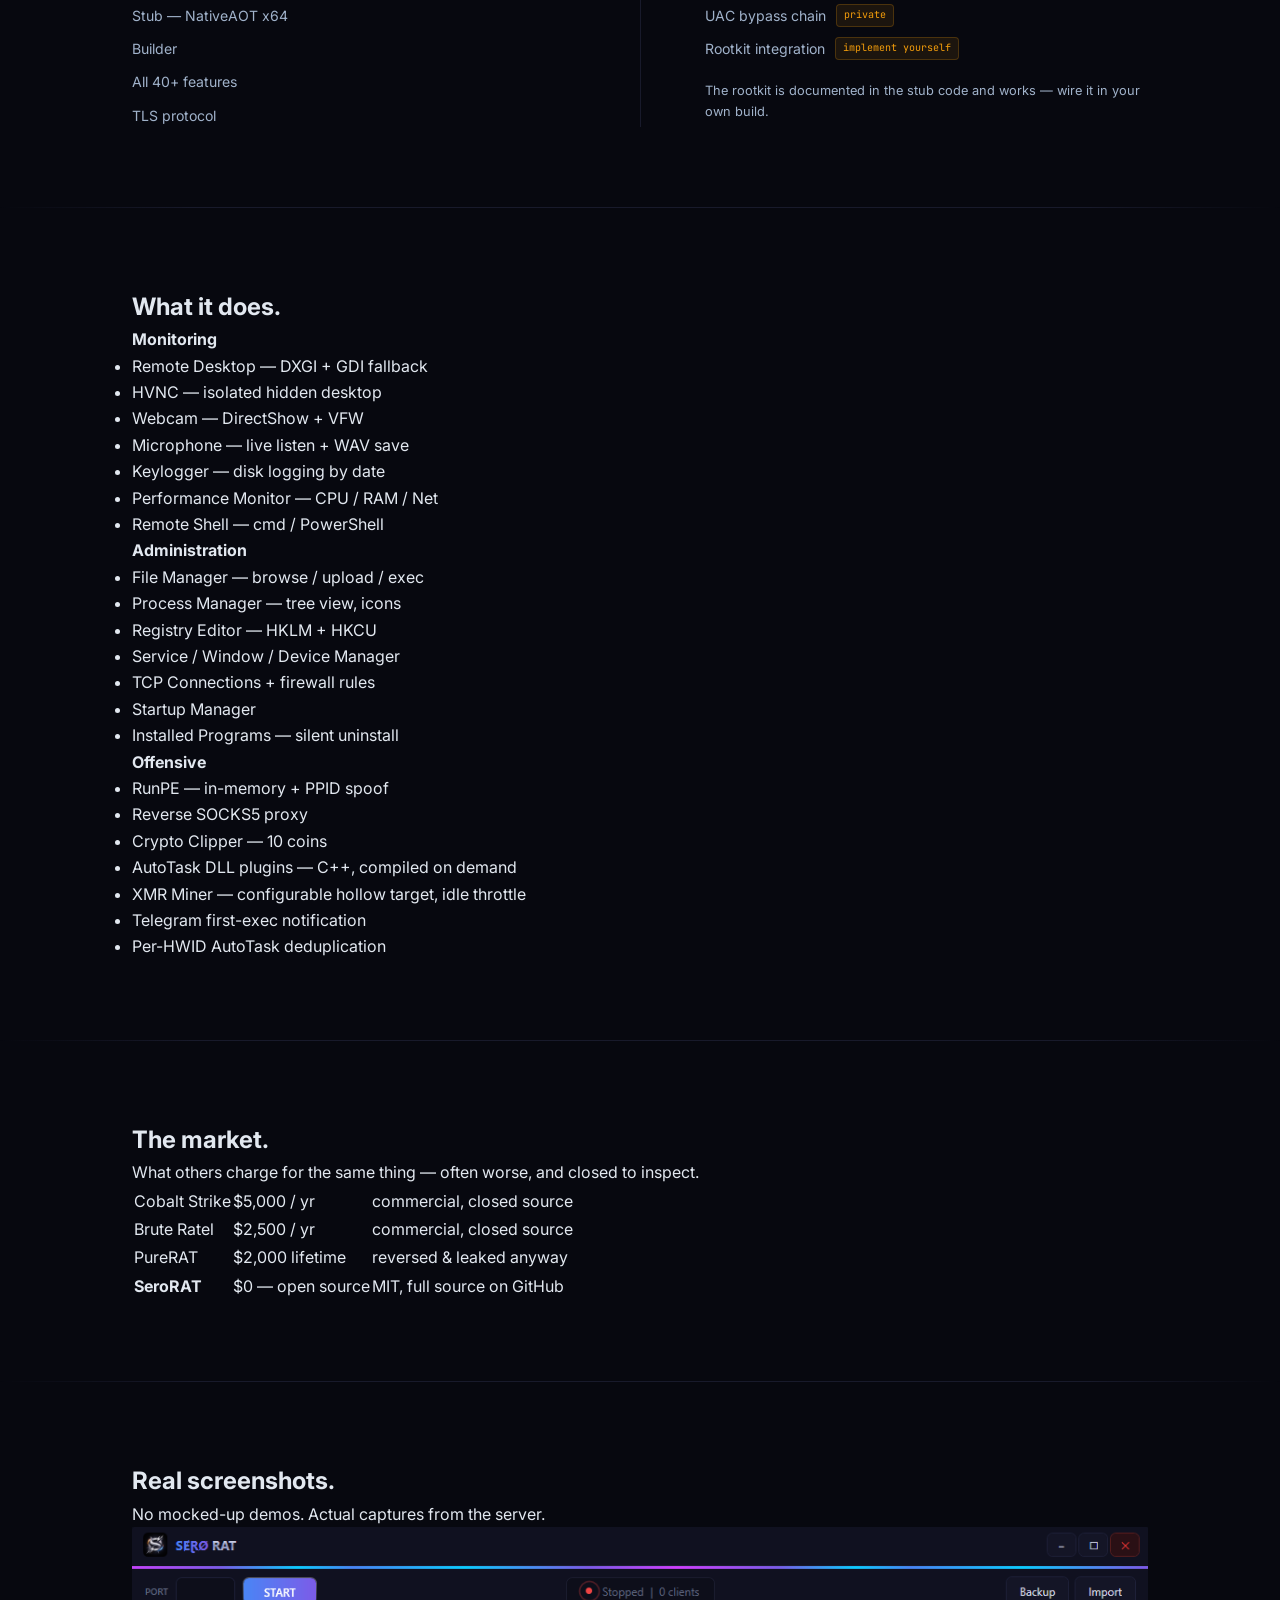
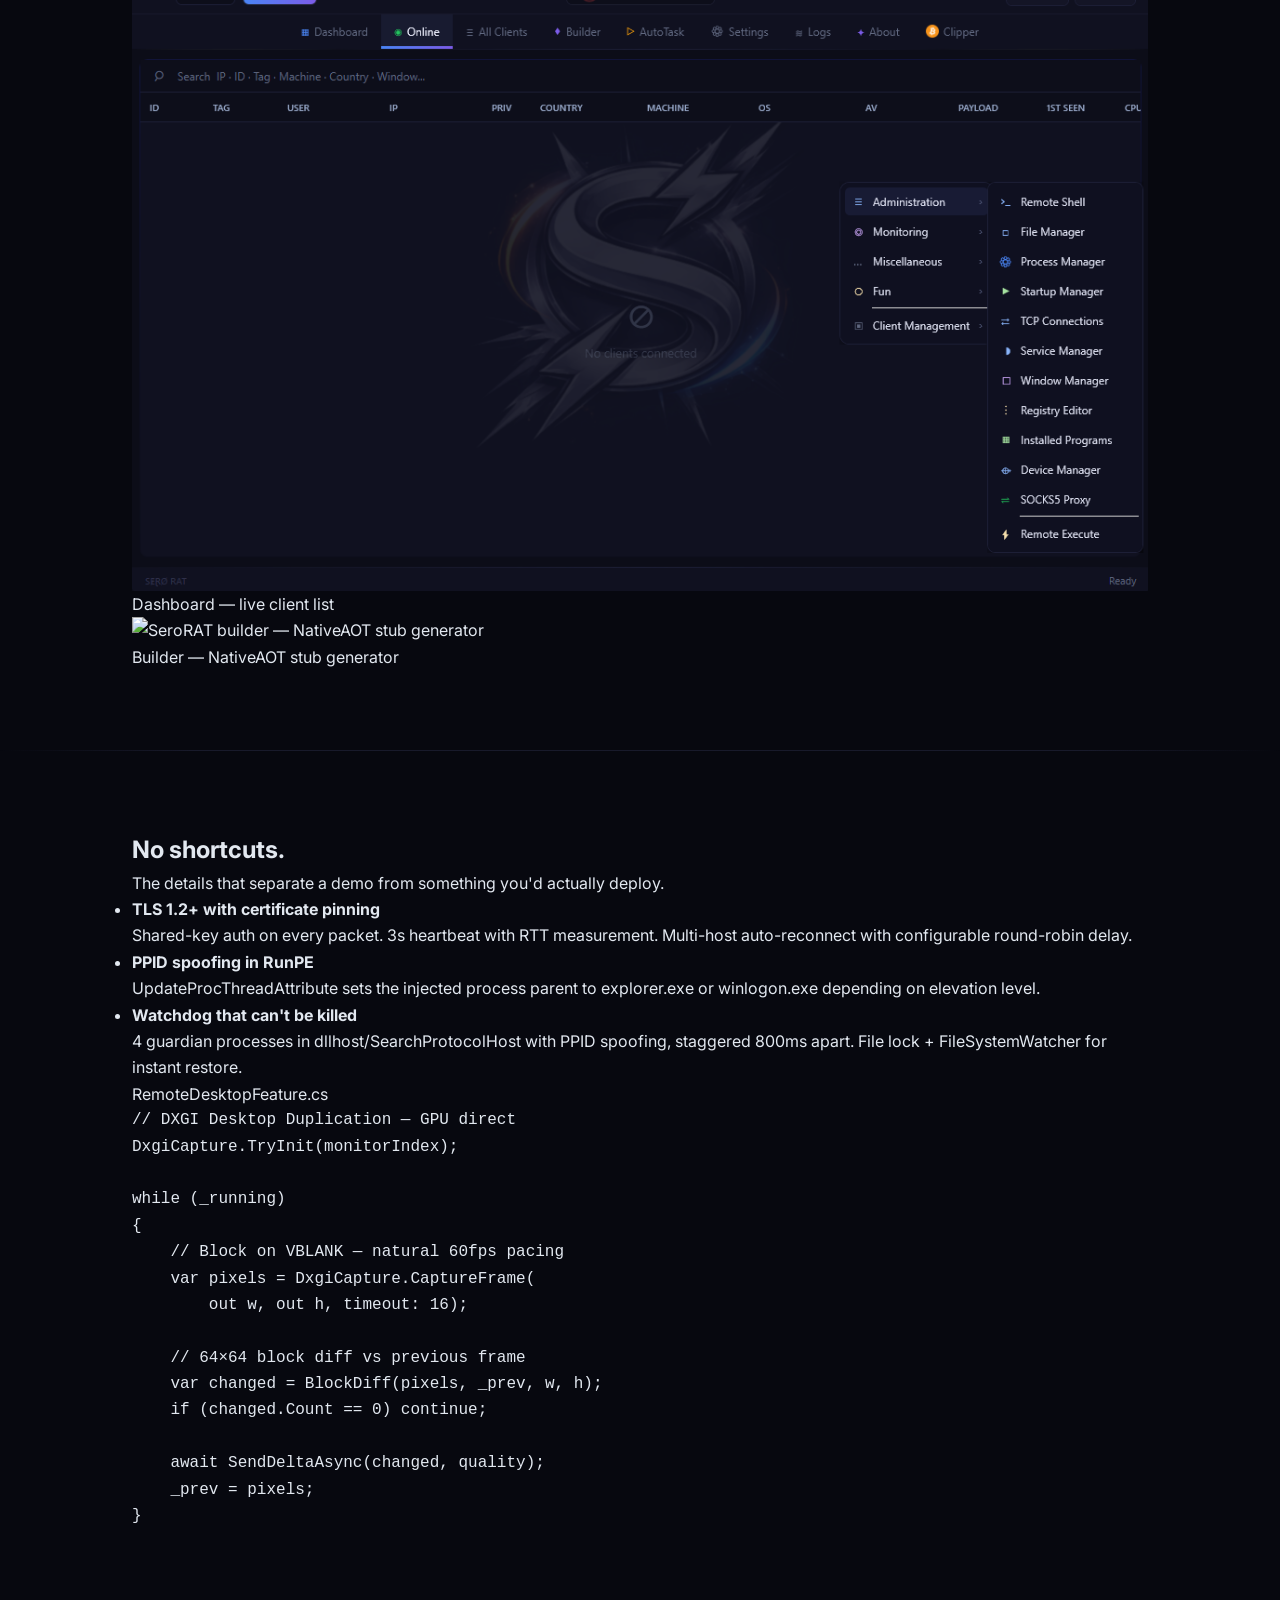
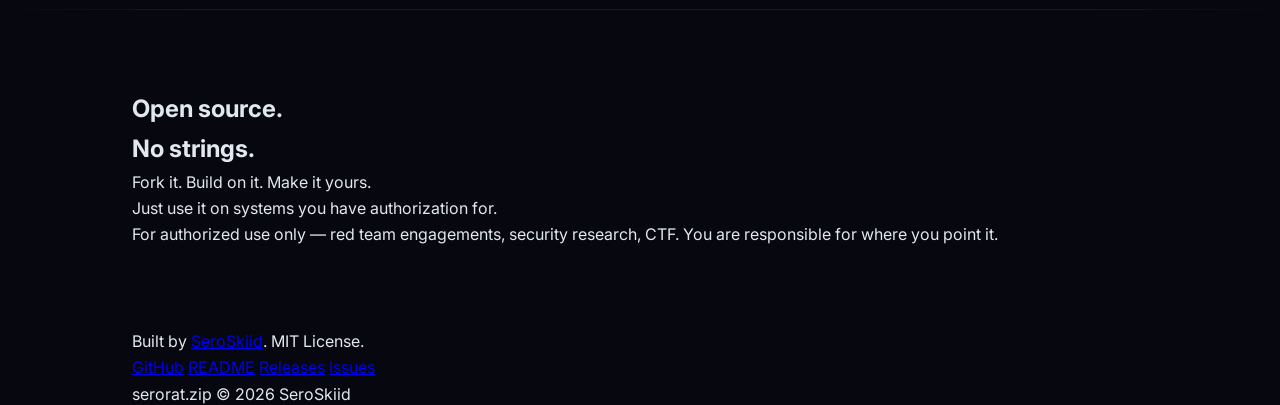
==== commit 116061ce: "Website: surface PBR vertex colors sans grilles + espace SERO RAT reduit" ====
--- a/docs/index.html
+++ b/docs/index.html
@@ -17,12 +17,20 @@
   <meta name="twitter:card" content="summary_large_image">
   <link rel="icon" type="image/png" href="assets/icone.png">
   <meta name="theme-color" content="#07080f">
+  <meta http-equiv="Cache-Control" content="no-cache, no-store, must-revalidate">
+  <meta http-equiv="Pragma" content="no-cache">
   <audio id="bg-music" loop preload="auto">
     <source src="assets/music.mp3" type="audio/mpeg">
   </audio>
   <link rel="preconnect" href="https://fonts.googleapis.com">
   <link href="https://fonts.googleapis.com/css2?family=Inter:wght@300;400;500;600;700&family=JetBrains+Mono:wght@400;500;600&display=swap" rel="stylesheet">
-  <link rel="stylesheet" href="style.css">
+  <link rel="stylesheet" href="style.css?v=3">
+  <style>
+    /* Inline fallback — bypasses all external CSS caching */
+    @media (max-width: 900px) {
+      #nav-links { display: none !important; }
+    }
+  </style>
 </head>
 <body>
 
@@ -33,17 +41,19 @@
   <div class="container nav-inner">
     <a class="brand" href="#">
       <img src="assets/serofondtransparent.png" alt="" class="brand-icon" onerror="this.style.display='none'">
-      <span class="brand-sero">SɆⱤØ</span><span class="brand-rat">&nbsp;RAT</span>
+      <span class="brand-sero">SɆⱤØ</span><span class="brand-rat"> RAT</span>
     </a>
-    <ul class="nav-links" id="nav-links">
-      <li><a href="#features">Features</a></li>
-      <li><a href="#showcase">Showcase</a></li>
-      <li><a href="#pricing">Pricing</a></li>
-    </ul>
-    <a class="btn-gh" href="https://github.com/SeroSkiid/SeroC2" target="_blank" rel="noopener">
-      <svg width="14" height="14" viewBox="0 0 24 24" fill="currentColor"><path d="M12 2C6.477 2 2 6.477 2 12c0 4.42 2.87 8.17 6.84 9.5.5.08.66-.23.66-.5v-1.69c-2.77.6-3.36-1.34-3.36-1.34-.46-1.16-1.11-1.47-1.11-1.47-.91-.62.07-.6.07-.6 1 .07 1.53 1.03 1.53 1.03.87 1.52 2.34 1.07 2.91.83.09-.65.35-1.09.63-1.34-2.22-.25-4.55-1.11-4.55-4.92 0-1.11.38-2 1.03-2.71-.1-.25-.45-1.29.1-2.64 0 0 .84-.27 2.75 1.02.79-.22 1.65-.33 2.5-.33.85 0 1.71.11 2.5.33 1.91-1.29 2.75-1.02 2.75-1.02.55 1.35.2 2.39.1 2.64.65.71 1.03 1.6 1.03 2.71 0 3.82-2.34 4.66-4.57 4.91.36.31.69.92.69 1.85V21c0 .27.16.59.67.5C19.14 20.16 22 16.42 22 12A10 10 0 0012 2z"/></svg>
-      GitHub
-    </a>
+    <div class="nav-right">
+      <ul class="nav-links" id="nav-links">
+        <li><a href="#features">Features</a></li>
+        <li><a href="#showcase">Showcase</a></li>
+        <li><a href="#pricing">Pricing</a></li>
+      </ul>
+      <a class="btn-gh" href="https://github.com/SeroSkiid/SeroC2" target="_blank" rel="noopener">
+        <svg width="14" height="14" viewBox="0 0 24 24" fill="currentColor"><path d="M12 2C6.477 2 2 6.477 2 12c0 4.42 2.87 8.17 6.84 9.5.5.08.66-.23.66-.5v-1.69c-2.77.6-3.36-1.34-3.36-1.34-.46-1.16-1.11-1.47-1.11-1.47-.91-.62.07-.6.07-.6 1 .07 1.53 1.03 1.53 1.03.87 1.52 2.34 1.07 2.91.83.09-.65.35-1.09.63-1.34-2.22-.25-4.55-1.11-4.55-4.92 0-1.11.38-2 1.03-2.71-.1-.25-.45-1.29.1-2.64 0 0 .84-.27 2.75 1.02.79-.22 1.65-.33 2.5-.33.85 0 1.71.11 2.5.33 1.91-1.29 2.75-1.02 2.75-1.02.55 1.35.2 2.39.1 2.64.65.71 1.03 1.6 1.03 2.71 0 3.82-2.34 4.66-4.57 4.91.36.31.69.92.69 1.85V21c0 .27.16.59.67.5C19.14 20.16 22 16.42 22 12A10 10 0 0012 2z"/></svg>
+        GitHub
+      </a>
+    </div>
   </div>
 </nav>
 
@@ -65,7 +75,6 @@
       <a class="btn-outline" href="#showcase">Screenshots</a>
     </div>
     <p class="hero-meta">
-      <span>7 MB stub</span><span class="sep">·</span>
       <span>40+ features</span><span class="sep">·</span>
       <span>AES-256</span><span class="sep">·</span>
       <span>.NET 10 NativeAOT</span>
@@ -317,6 +326,6 @@
 </footer>
 
 <script src="https://cdnjs.cloudflare.com/ajax/libs/three.js/r128/three.min.js"></script>
-<script src="script.js"></script>
+<script src="script.js?v=3"></script>
 </body>
 </html>
--- a/docs/style.css
+++ b/docs/style.css
@@ -5,10 +5,10 @@
   --bg:     #07080f;
   --bg2:    #0b0c18;
   --border: #181a2b;
-  --blue:   #3b82f6;
+  --blue:   #4a85f5;
   --silver: #94a3b8;
-  --muted:  #4a5568;
-  --dim:    #22253a;
+  --muted:  #a0b2ca;
+  --dim:    #6a7890;
   --text:   #e2e8f0;
   --green:  #22c55e;
   --amber:  #f59e0b;
@@ -34,13 +34,15 @@
   pointer-events: none; width: 100%; height: 100%;
 }
 
-/* Bottom fade — linear, no circular artifact */
-body::after {
+/* Gradient fades — blend canvas into page on all 4 edges */
+body::before {
   content: '';
-  position: fixed; left: 0; right: 0; bottom: 0; z-index: 0;
-  height: 40%;
-  pointer-events: none;
-  background: linear-gradient(to bottom, transparent, var(--bg));
+  position: fixed; inset: 0; z-index: 0; pointer-events: none;
+  background:
+    linear-gradient(to bottom, rgba(7,8,15,0.60) 0%, transparent 20%),
+    linear-gradient(to bottom, transparent 60%, rgba(7,8,15,0.92) 100%),
+    linear-gradient(to right,  rgba(7,8,15,0.82) 0%, rgba(7,8,15,0.50) 22%, rgba(7,8,15,0.12) 48%, transparent 62%),
+    linear-gradient(to left,   rgba(7,8,15,0.40) 0%, transparent 14%);
 }
 
 /* ── Container ── */
@@ -54,11 +56,18 @@
 .brand { text-decoration: none; display: flex; align-items: center; gap: 8px; flex-shrink: 0; }
 .brand-sero {
   font-size: 1.05rem; font-weight: 700;
-  color: var(--blue); letter-spacing: 0.03em;
+  letter-spacing: 0.03em;
+  background: linear-gradient(90deg, #4a85f5 0%, #7c5ce8 100%);
+  -webkit-background-clip: text;
+  -webkit-text-fill-color: transparent;
+  background-clip: text;
 }
 .brand-rat {
-  font-size: 1.05rem; font-weight: 500;
-  color: var(--silver);
+  font-size: 1.05rem; font-weight: 600;
+  background: linear-gradient(180deg, #d8dcf0 0%, #8890b8 50%, #c4c8e0 100%);
+  -webkit-background-clip: text;
+  -webkit-text-fill-color: transparent;
+  background-clip: text;
 }
 .brand-icon { width: 20px; height: 20px; border-radius: 4px; object-fit: contain; }
 
@@ -83,9 +92,14 @@
   min-width: 0; gap: 8px;
 }
 
+/* Links + GitHub button grouped on the right */
+.nav-right {
+  display: flex; align-items: center; gap: 20px;
+  margin-left: auto; flex-shrink: 0;
+}
+
 .nav-links {
   display: flex; gap: 24px; list-style: none;
-  margin-left: auto; margin-right: 16px;
   flex-shrink: 1; min-width: 0;
 }
 .nav-links a {
@@ -102,6 +116,7 @@
   background: rgba(255,255,255,0.04);
   border: 1px solid var(--border);
   border-radius: 6px; text-decoration: none; white-space: nowrap;
+  flex-shrink: 0;
   transition: border-color 0.15s, color 0.15s;
 }
 .btn-gh:hover { border-color: rgba(59,130,246,0.4); color: var(--text); }
@@ -188,7 +203,6 @@
 .screenshot-section {
   position: relative; z-index: 1;
   padding-bottom: 96px;
-  overflow: hidden;
 }
 .screen-frame {
   border-radius: 10px; overflow: hidden;
@@ -283,7 +297,7 @@
   padding: 80px 0; border-top: 1px solid var(--border);
 }
 .price-table-wrap { overflow-x: auto; margin-top: 44px; -webkit-overflow-scrolling: touch; }
-.price-table { width: 100%; border-collapse: collapse; min-width: 420px; }
+.price-table { width: 100%; border-collapse: collapse; min-width: 360px; }
 .price-table td {
   padding: 15px 20px; font-size: 0.9rem;
   color: var(--muted); border-bottom: 1px solid var(--border);
@@ -314,17 +328,18 @@
 }
 .gallery-item:hover img { transform: scale(1.02); }
 
-/* 3D spin — transition disabled while animating to avoid conflict */
+/* 3D tilt on click — stays visible (never edge-on, overflow:hidden safe) */
 .gallery-item img.spin3d,
 .screen-body img.spin3d {
-  transition: none;
-  animation: flip3d 0.7s cubic-bezier(0.4, 0, 0.2, 1);
-}
-@keyframes flip3d {
-  0%   { transform: perspective(600px) rotateY(0deg) scale(1); }
-  35%  { transform: perspective(600px) rotateY(90deg) scale(0.9); }
-  65%  { transform: perspective(600px) rotateY(270deg) scale(0.9); }
-  100% { transform: perspective(600px) rotateY(360deg) scale(1); }
+  transition: none !important;
+  animation: tilt3d 0.7s ease;
+}
+@keyframes tilt3d {
+  0%   { transform: perspective(500px) rotateX(0deg)  rotateY(0deg)  scale(1);    }
+  20%  { transform: perspective(500px) rotateX(12deg) rotateY(15deg) scale(0.94); }
+  50%  { transform: perspective(500px) rotateX(-8deg) rotateY(-20deg) scale(0.92);}
+  80%  { transform: perspective(500px) rotateX(5deg)  rotateY(10deg) scale(0.96); }
+  100% { transform: perspective(500px) rotateX(0deg)  rotateY(0deg)  scale(1);    }
 }
 .gallery-label {
   position: absolute; bottom: 0; left: 0; right: 0;
@@ -378,8 +393,20 @@
 .cta-section {
   text-align: center;
 }
-.cta-inner { display: flex; flex-direction: column; align-items: center; gap: 20px; }
-.cta-logo { width: 110px; opacity: 0.55; margin-bottom: 16px; filter: drop-shadow(0 0 24px rgba(59,130,246,0.25)); }
+.cta-inner { display: flex; flex-direction: column; align-items: center; gap: 16px; }
+.cta-logo {
+  width: clamp(26px, 3.2vw, 38px);
+  opacity: 0.80;
+  margin-bottom: 4px;
+  filter: drop-shadow(0 0 14px rgba(74,133,245,0.55)) drop-shadow(0 0 6px rgba(124,92,232,0.40));
+  animation: logo3d 7s ease-in-out infinite;
+}
+@keyframes logo3d {
+  0%, 100% { transform: perspective(280px) rotateY(-14deg) rotateX(7deg) translateY(0px); }
+  25%       { transform: perspective(280px) rotateY(0deg)   rotateX(-4deg) translateY(-5px); }
+  50%       { transform: perspective(280px) rotateY(14deg)  rotateX(7deg) translateY(0px); }
+  75%       { transform: perspective(280px) rotateY(0deg)   rotateX(-4deg) translateY(-5px); }
+}
 .cta-section h2 {
   font-size: clamp(2rem, 4vw, 3rem);
   font-weight: 700; letter-spacing: -0.03em; line-height: 1.1;
@@ -450,63 +477,85 @@
 @media (max-width: 1080px) {
   .container { padding: 0 28px; }
 }
+
 @media (max-width: 900px) {
-  .container { padding: 0 24px; }
-  .nav-links { display: none; }
+  .container { padding: 0 22px; }
+  .nav-links, #nav-links { display: none !important; }
   .oss-grid { grid-template-columns: 1fr; gap: 40px; }
   .oss-sep { display: none; }
-  .feat-grid { grid-template-columns: 1fr 1fr; gap: 36px; }
-  .tech-layout { grid-template-columns: 1fr; }
+  .feat-grid { grid-template-columns: 1fr 1fr; gap: 32px; }
+  .tech-layout { grid-template-columns: 1fr; gap: 36px; }
   .gallery { grid-template-columns: 1fr 1fr; }
   .deepdive-grid { grid-template-columns: 1fr; }
-  .footer-inner { flex-direction: column; align-items: flex-start; gap: 32px; }
+  .footer-inner { flex-direction: column; align-items: flex-start; gap: 28px; }
   .footer-right { align-items: flex-start; }
   .features-section, .price-section, .showcase-section,
-  .tech-section, .oss-section, .deepdive-section { padding: 60px 0; }
-  .cta-section { padding: 72px 0; }
-}
+  .tech-section, .oss-section, .deepdive-section { padding: 56px 0; }
+  .cta-section { padding: 64px 0; }
+  /* Prevent code block from overflowing grid */
+  .code-block { max-width: 100%; overflow: hidden; }
+  .code-body { overflow-x: auto; max-width: 100%; }
+}
+
 @media (max-width: 640px) {
   .container { padding: 0 16px; }
-  .hero { padding: 100px 0 48px; }
-  .hero-lead { font-size: 0.95rem; border-left: none; padding-left: 0; }
-  .hero-meta { font-size: 0.72rem; gap: 7px; }
+  .nav-inner { justify-content: space-between; }
+  .btn-gh { font-size: 0.78rem; padding: 6px 10px; }
+  .hero { padding: 96px 0 44px; }
+  .hero-lead { font-size: 0.92rem; border-left: none; padding-left: 0; }
+  .hero-meta { font-size: 0.7rem; gap: 6px; flex-wrap: wrap; }
   .hero-actions { flex-direction: column; align-items: stretch; }
   .hero-actions .btn-primary,
-  .hero-actions .btn-outline { justify-content: center; }
-  .feat-grid { grid-template-columns: 1fr; gap: 28px; }
-  .btn-gh { font-size: 0.78rem; padding: 6px 10px; }
-  .price-table td { padding: 11px 10px; font-size: 0.82rem; }
+  .hero-actions .btn-outline { justify-content: center; width: 100%; }
+  .feat-grid { grid-template-columns: 1fr; gap: 24px; }
+  .gallery { grid-template-columns: 1fr 1fr; gap: 10px; }
+  /* Price table: smaller text, hide note column, let wrapper scroll */
+  .price-table td { padding: 10px 8px; font-size: 0.8rem; }
   .price-note-cell { display: none; }
-  .deepdive-card { padding: 20px; }
+  .price-table-wrap { margin-left: -16px; margin-right: -16px; padding: 0 16px; }
+  .deepdive-card { padding: 18px; }
+  .deepdive-card h3 { font-size: 0.92rem; }
+  .deepdive-card p { font-size: 0.83rem; }
   .screen-bar { padding: 9px 12px; }
-  .screen-frame { box-shadow: 0 16px 40px rgba(0,0,0,0.6); }
+  .screen-frame { box-shadow: 0 12px 32px rgba(0,0,0,0.55); border-radius: 8px; }
   .features-section, .price-section, .showcase-section,
-  .tech-section, .oss-section, .deepdive-section { padding: 48px 0; }
-  .cta-section { padding: 56px 0; }
-  .cta-section h2 { font-size: 1.75rem; }
-  .cta-logo { width: 72px; }
-  .footer-links { flex-wrap: wrap; gap: 16px; }
-  .tech-list li { padding-left: 12px; }
-  .code-body code { font-size: 0.72rem; }
-  .section-h { margin-bottom: 28px; }
-}
+  .tech-section, .oss-section, .deepdive-section { padding: 44px 0; }
+  .cta-section { padding: 52px 0; }
+  .cta-section h2 { font-size: 1.7rem; }
+  .footer-links { flex-wrap: wrap; gap: 14px; }
+  .tech-list li { padding-left: 10px; }
+  .code-body code { font-size: 0.7rem; }
+  .code-body { padding: 14px; }
+  .section-h { margin-bottom: 24px; }
+  .section-sub { margin-bottom: 32px; }
+  .screenshot-section { padding-bottom: 56px; }
+  /* Ensure no text overflows */
+  .oss-list li, .feat-col li { word-break: break-word; overflow-wrap: break-word; }
+}
+
 @media (max-width: 420px) {
-  .container { padding: 0 14px; }
-  .hero { padding: 82px 0 36px; }
-  .hero h1 { font-size: clamp(1.5rem, 9vw, 2.2rem); }
-  .hero-lead { font-size: 0.88rem; }
-  .eyebrow { font-size: 0.68rem; }
-  .btn-primary, .btn-outline { font-size: 0.85rem; padding: 10px 16px; }
-  .deepdive-card { padding: 16px; }
-  .oss-list li { font-size: 0.82rem; }
-  .feat-col li { font-size: 0.82rem; }
-  .feat-col h4 { font-size: 0.63rem; }
-  .gallery { grid-template-columns: 1fr; }
-  .footer-inner { gap: 20px; }
-  .footer-links { gap: 12px; }
-  .cta-section h2 { font-size: 1.5rem; }
-  .cta-logo { width: 56px; }
-  .cta-section p, .legal { font-size: 0.82rem; }
-  /* Hide <br> tags in CTA on very small screens */
+  .container { padding: 0 12px; }
+  .hero { padding: 80px 0 32px; }
+  .hero h1 { font-size: clamp(1.45rem, 8.5vw, 2.1rem); }
+  .hero-lead { font-size: 0.86rem; }
+  .eyebrow { font-size: 0.67rem; gap: 6px; }
+  .btn-primary, .btn-outline { font-size: 0.84rem; padding: 10px 14px; }
+  .deepdive-card { padding: 14px; }
+  .oss-list li { font-size: 0.8rem; }
+  .feat-col li { font-size: 0.8rem; }
+  .feat-col h4 { font-size: 0.62rem; }
+  .gallery { grid-template-columns: 1fr; gap: 10px; }
+  .footer-inner { gap: 18px; }
+  .footer-links { gap: 10px; }
+  .cta-section h2 { font-size: 1.45rem; }
+  .cta-section p, .legal { font-size: 0.8rem; }
   .cta-section br { display: none; }
-}
+  /* Brand: slightly smaller on very narrow screens */
+  .brand-sero, .brand-rat { font-size: 0.92rem; }
+  .brand-icon { width: 16px; height: 16px; }
+  /* Price table: remove min-width on tiny screens */
+  .price-table { min-width: 0; width: 100%; }
+  .price-table td:first-child { max-width: 120px; word-break: break-word; }
+  /* Section titles smaller */
+  .section-h { font-size: clamp(1.2rem, 5.5vw, 1.6rem); }
+}
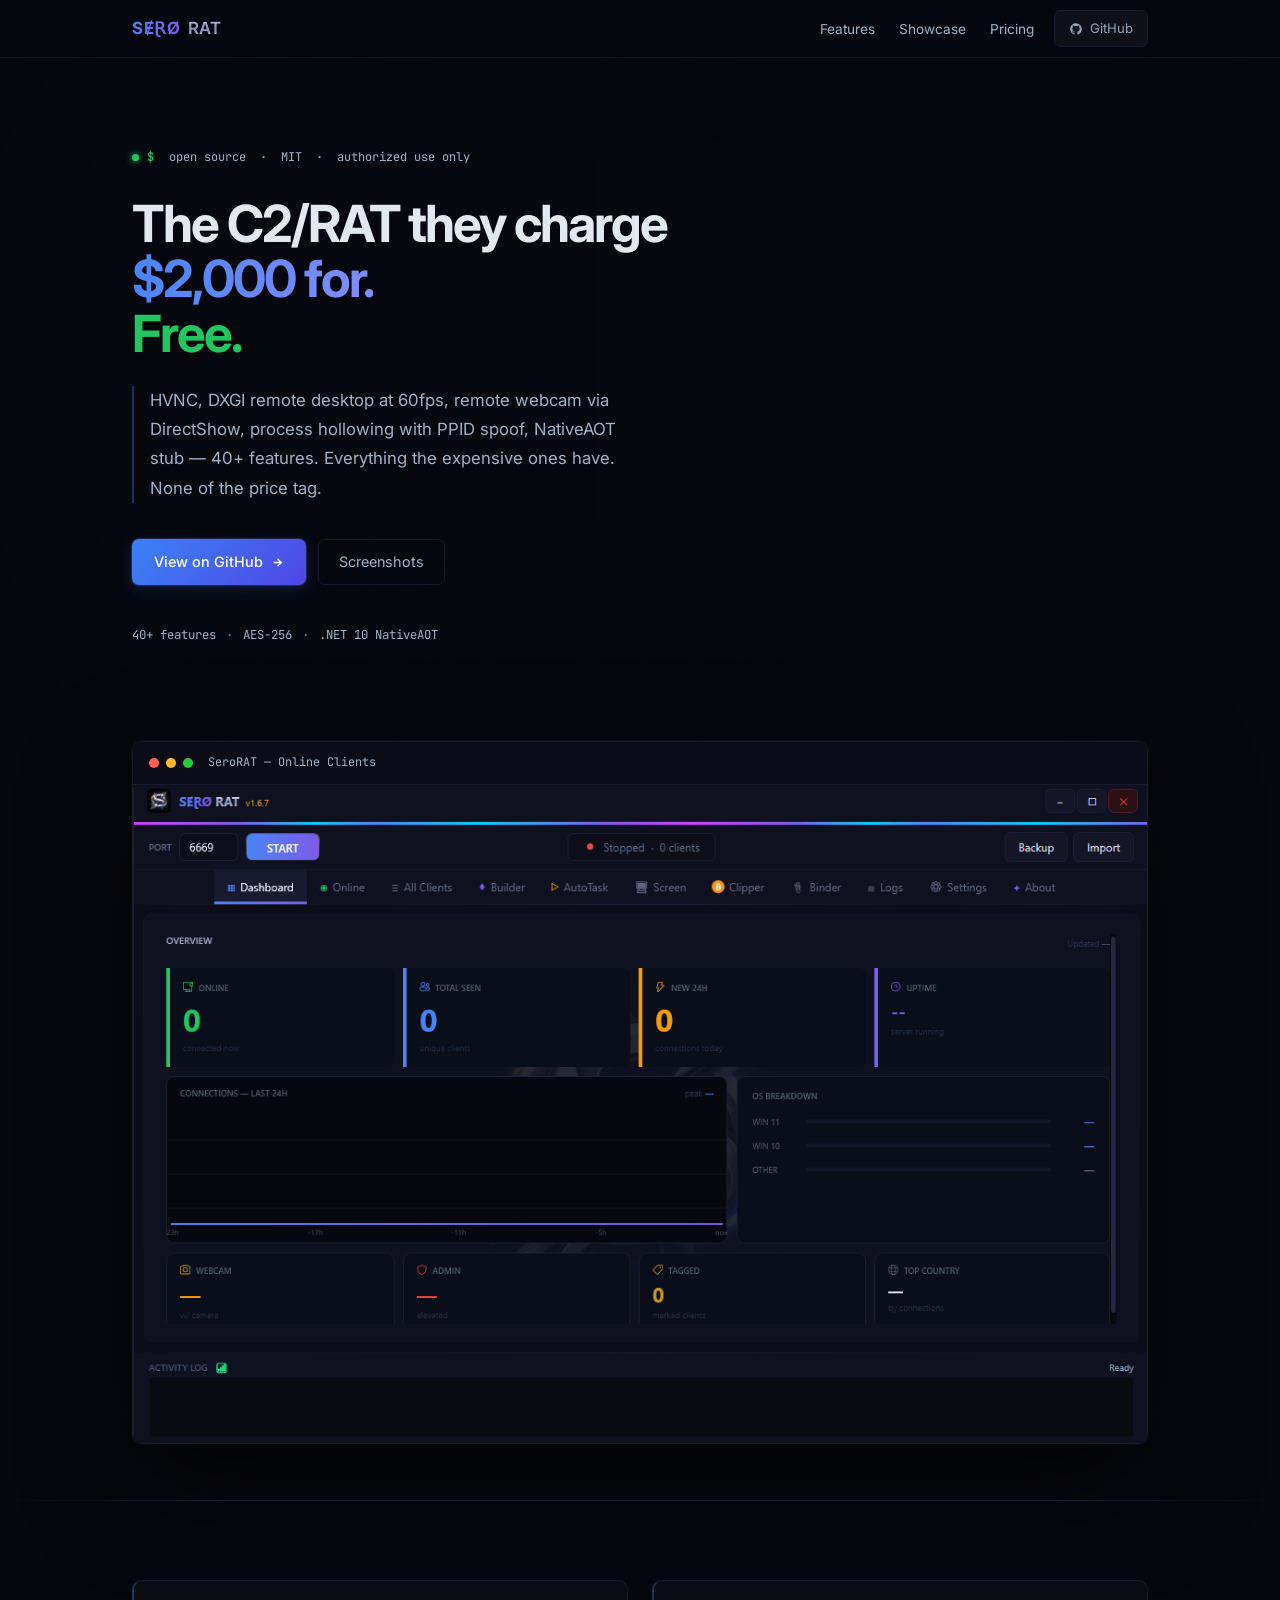
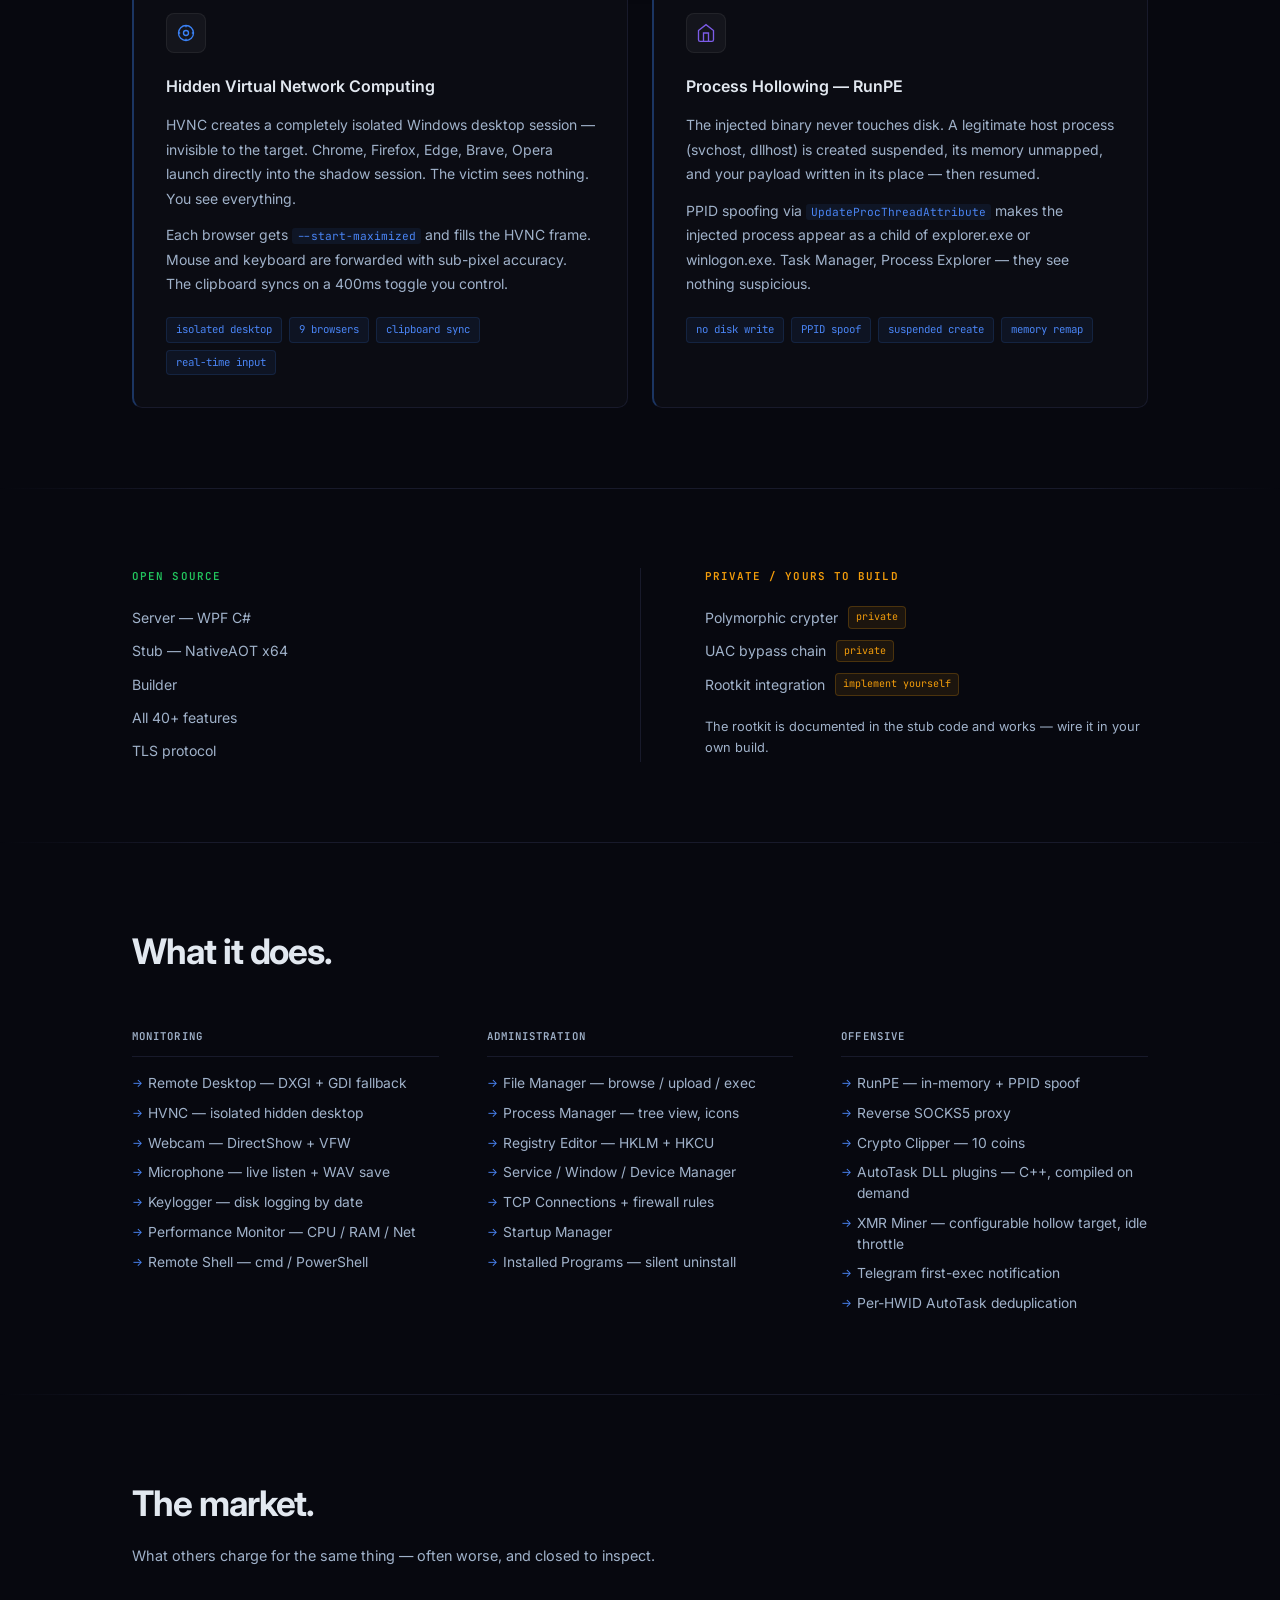
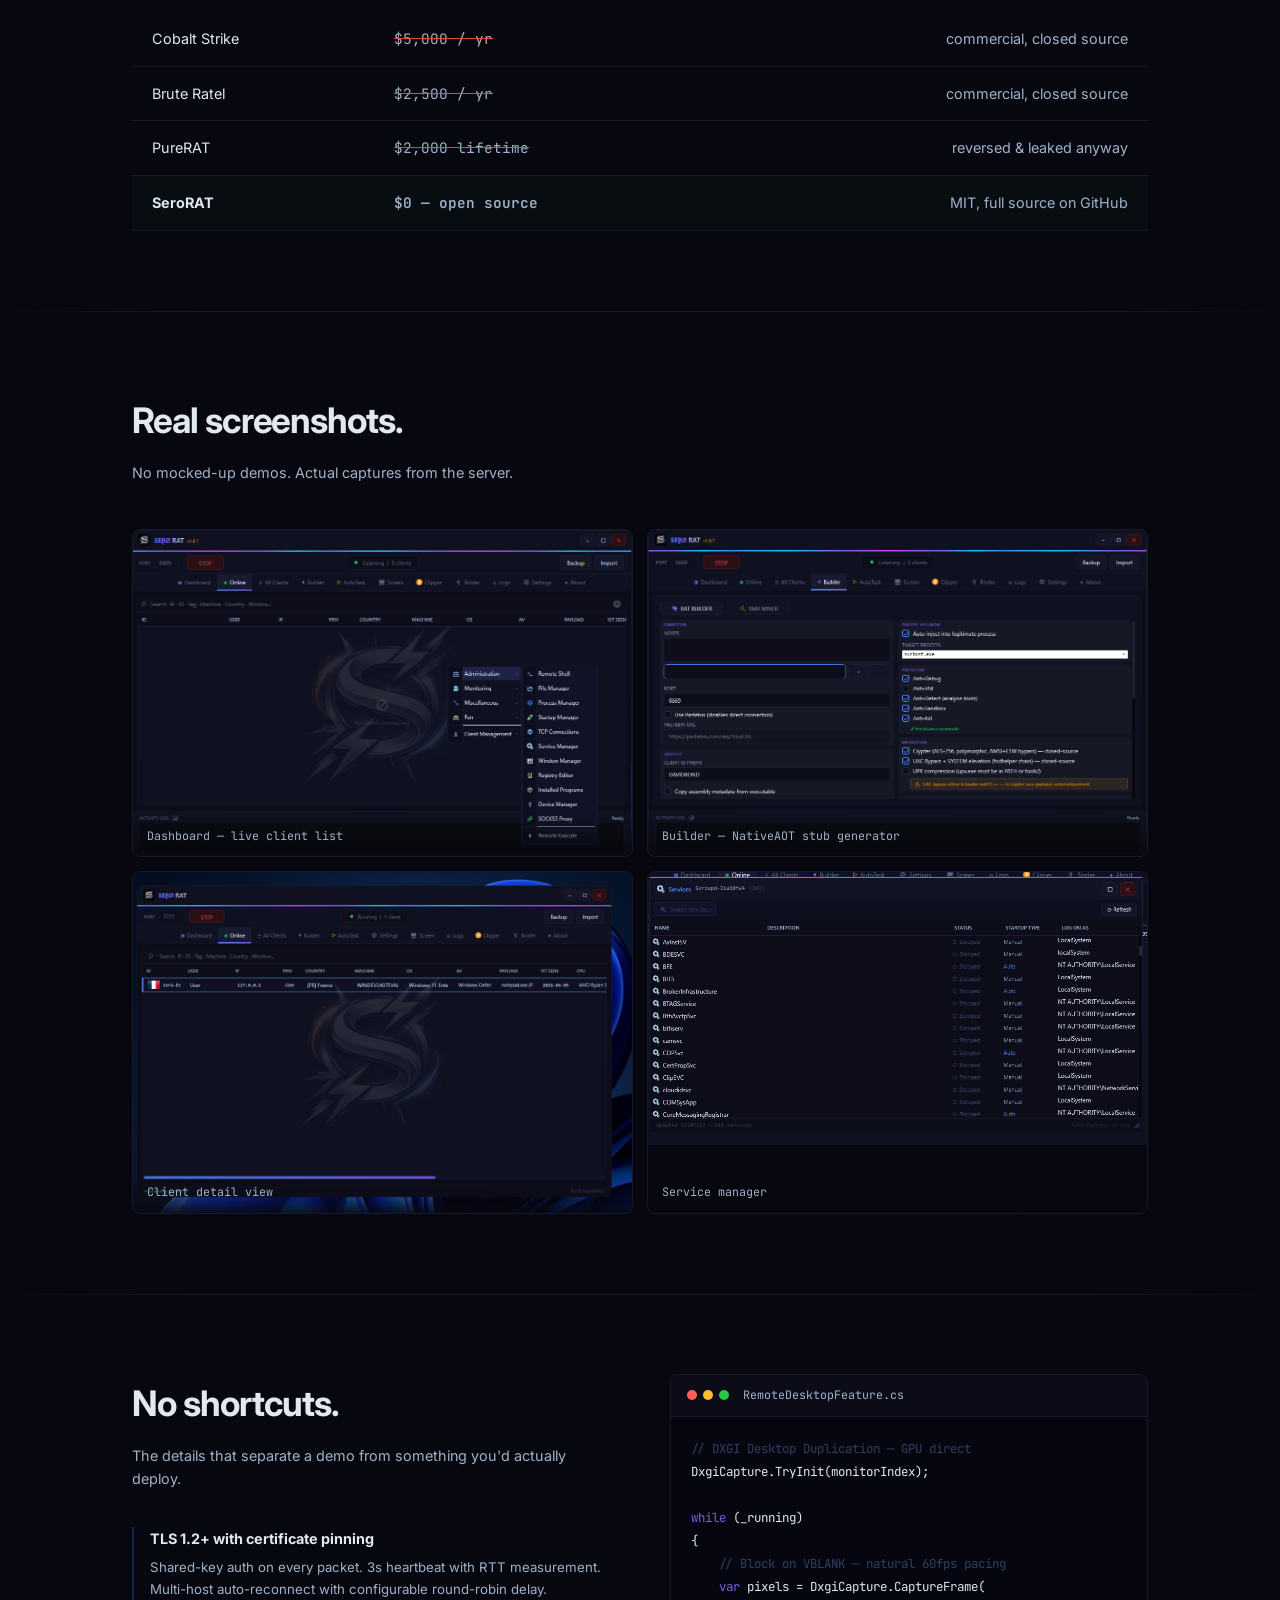
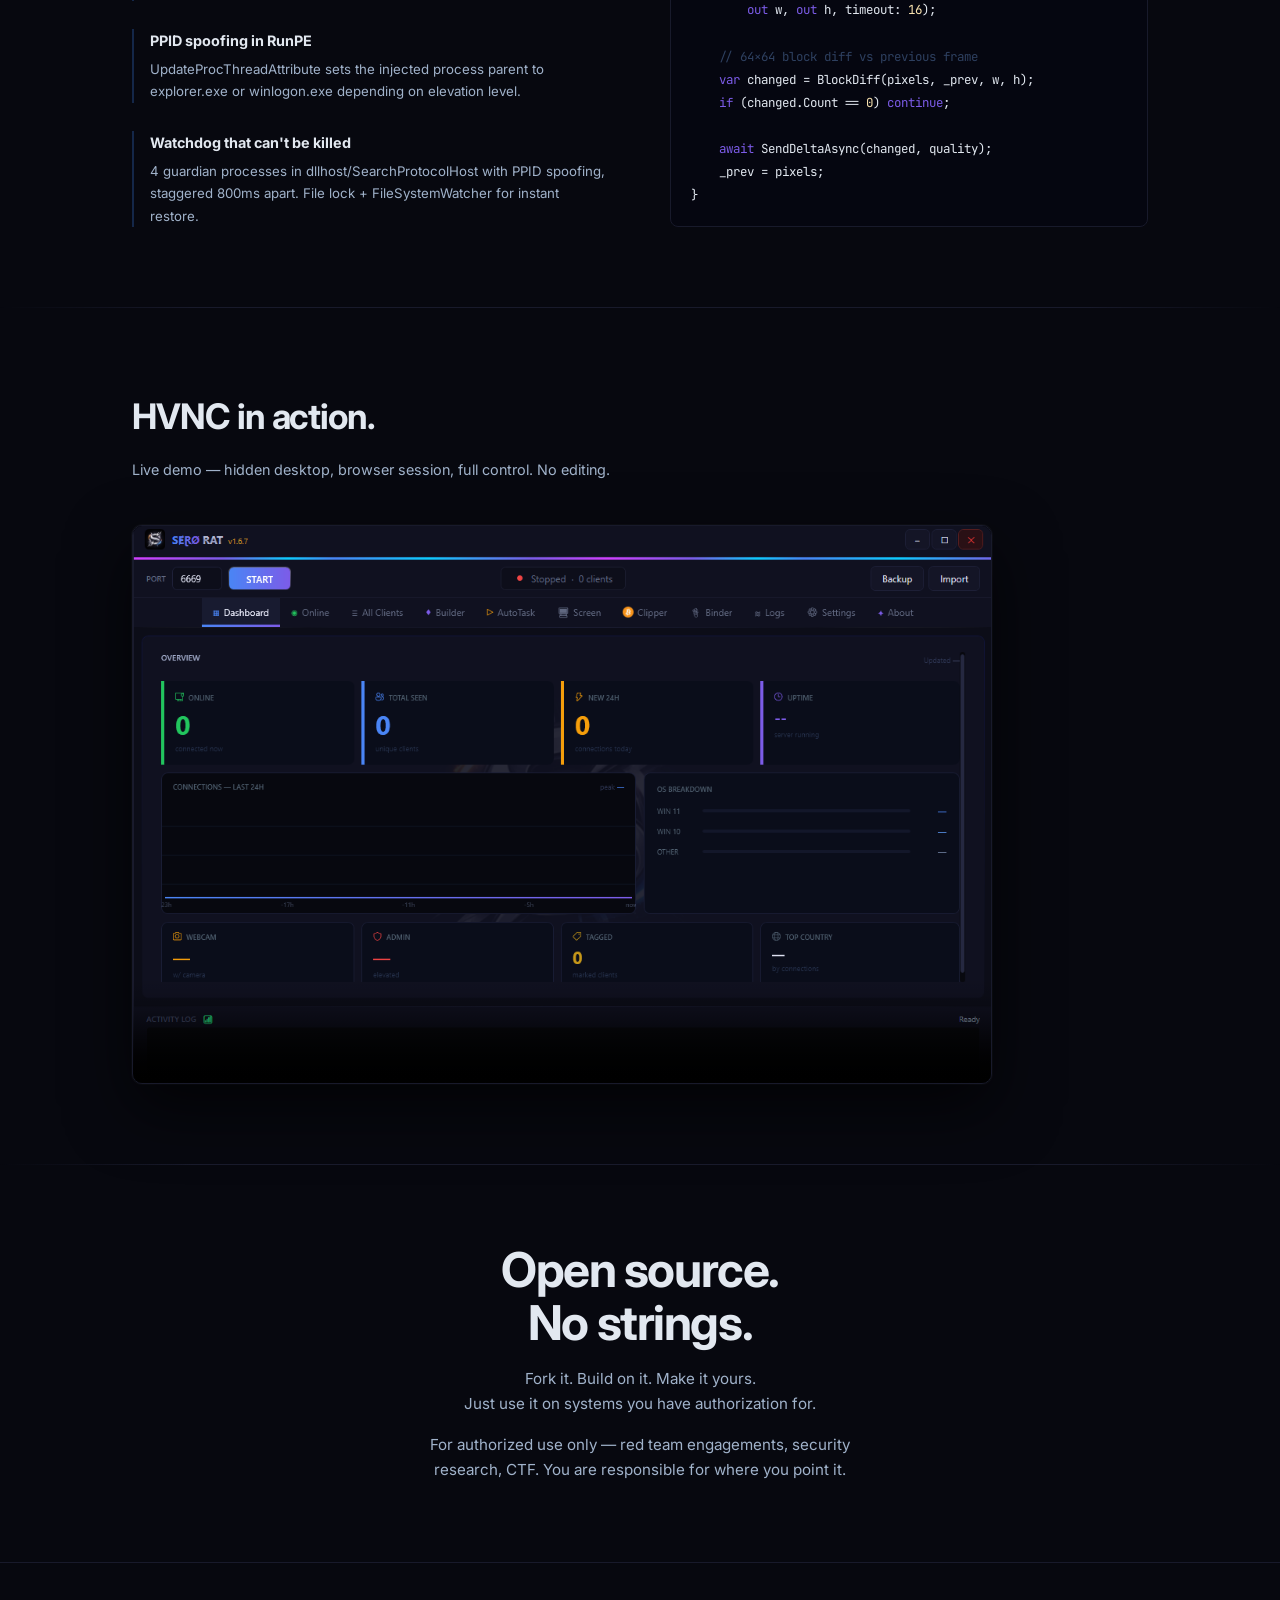
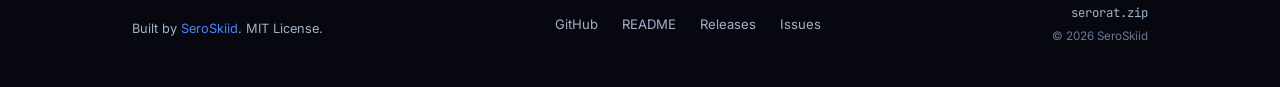
==== commit 12f1e0fd: "Redesign website: node network Three.js, fix CSS bugs, add new assets and HVNC demo video - Replace " ====
--- a/docs/index.html
+++ b/docs/index.html
@@ -24,7 +24,7 @@
   </audio>
   <link rel="preconnect" href="https://fonts.googleapis.com">
   <link href="https://fonts.googleapis.com/css2?family=Inter:wght@300;400;500;600;700&family=JetBrains+Mono:wght@400;500;600&display=swap" rel="stylesheet">
-  <link rel="stylesheet" href="style.css?v=3">
+  <link rel="stylesheet" href="style.css?v=4">
   <style>
     /* Inline fallback — bypasses all external CSS caching */
     @media (max-width: 900px) {
@@ -246,6 +246,14 @@
         <img src="assets/builder.png" alt="SeroRAT builder — NativeAOT stub generator" loading="lazy">
         <span class="gallery-label">Builder — NativeAOT stub generator</span>
       </div>
+      <div class="gallery-item reveal">
+        <img src="assets/listonline2.png" alt="SeroRAT — client detail view" loading="lazy">
+        <span class="gallery-label">Client detail view</span>
+      </div>
+      <div class="gallery-item reveal">
+        <img src="assets/services.png" alt="SeroRAT — service manager" loading="lazy">
+        <span class="gallery-label">Service manager</span>
+      </div>
     </div>
   </div>
 </section>
@@ -296,6 +304,23 @@
   </div>
 </section>
 
+<!-- Demo video -->
+<section class="testimonial-section">
+  <div class="container">
+    <h2 class="section-h">HVNC in action.</h2>
+    <p class="section-sub">Live demo — hidden desktop, browser session, full control. No editing.</p>
+    <div class="video-wrap reveal">
+      <video
+        src="assets/demohvnc2.MP4"
+        controls
+        preload="metadata"
+        playsinline
+        poster="assets/dashboard.png"
+      ></video>
+    </div>
+  </div>
+</section>
+
 <!-- CTA -->
 <section class="cta-section">
   <div class="container cta-inner">
@@ -326,6 +351,6 @@
 </footer>
 
 <script src="https://cdnjs.cloudflare.com/ajax/libs/three.js/r128/three.min.js"></script>
-<script src="script.js?v=3"></script>
+<script src="script.js?v=4"></script>
 </body>
 </html>
--- a/docs/style.css
+++ b/docs/style.css
@@ -24,7 +24,6 @@
   font-size: 16px;
   line-height: 1.65;
   overflow-x: hidden;
-  /* Prevent horizontal scroll on mobile */
   max-width: 100vw;
 }
 
@@ -34,15 +33,15 @@
   pointer-events: none; width: 100%; height: 100%;
 }
 
-/* Gradient fades — blend canvas into page on all 4 edges */
+/* Gradient fades */
 body::before {
   content: '';
   position: fixed; inset: 0; z-index: 0; pointer-events: none;
   background:
-    linear-gradient(to bottom, rgba(7,8,15,0.60) 0%, transparent 20%),
-    linear-gradient(to bottom, transparent 60%, rgba(7,8,15,0.92) 100%),
-    linear-gradient(to right,  rgba(7,8,15,0.82) 0%, rgba(7,8,15,0.50) 22%, rgba(7,8,15,0.12) 48%, transparent 62%),
-    linear-gradient(to left,   rgba(7,8,15,0.40) 0%, transparent 14%);
+    linear-gradient(to bottom, rgba(7,8,15,0.70) 0%, transparent 18%),
+    linear-gradient(to bottom, transparent 58%, rgba(7,8,15,0.95) 100%),
+    linear-gradient(to right,  rgba(7,8,15,0.88) 0%, rgba(7,8,15,0.50) 22%, rgba(7,8,15,0.12) 48%, transparent 62%),
+    linear-gradient(to left,   rgba(7,8,15,0.45) 0%, transparent 14%);
 }
 
 /* ── Container ── */
@@ -55,19 +54,14 @@
 /* ── Brand ── */
 .brand { text-decoration: none; display: flex; align-items: center; gap: 8px; flex-shrink: 0; }
 .brand-sero {
-  font-size: 1.05rem; font-weight: 700;
-  letter-spacing: 0.03em;
+  font-size: 1.05rem; font-weight: 700; letter-spacing: 0.03em;
   background: linear-gradient(90deg, #4a85f5 0%, #7c5ce8 100%);
-  -webkit-background-clip: text;
-  -webkit-text-fill-color: transparent;
-  background-clip: text;
+  -webkit-background-clip: text; -webkit-text-fill-color: transparent; background-clip: text;
 }
 .brand-rat {
   font-size: 1.05rem; font-weight: 600;
   background: linear-gradient(180deg, #d8dcf0 0%, #8890b8 50%, #c4c8e0 100%);
-  -webkit-background-clip: text;
-  -webkit-text-fill-color: transparent;
-  background-clip: text;
+  -webkit-background-clip: text; -webkit-text-fill-color: transparent; background-clip: text;
 }
 .brand-icon { width: 20px; height: 20px; border-radius: 4px; object-fit: contain; }
 
@@ -75,48 +69,38 @@
 #nav {
   position: fixed; top: 0; left: 0; right: 0; z-index: 100;
   height: 58px;
-  background: rgba(7, 8, 15, 0.82);
+  background: rgba(7,8,15,0.82);
   backdrop-filter: blur(24px);
-  border-bottom: 1px solid rgba(24, 26, 43, 0.8);
+  -webkit-backdrop-filter: blur(24px);
+  border-bottom: 1px solid rgba(24,26,43,0.8);
   display: flex; align-items: center;
   overflow: hidden;
   transition: background 0.25s;
 }
 #nav.scrolled {
-  background: rgba(7, 8, 15, 0.97);
+  background: rgba(7,8,15,0.97);
   border-bottom-color: rgba(59,130,246,0.18);
 }
-
 .nav-inner {
-  display: flex; align-items: center; width: 100%;
-  min-width: 0; gap: 8px;
-}
-
-/* Links + GitHub button grouped on the right */
+  display: flex; align-items: center; width: 100%; min-width: 0; gap: 8px;
+}
 .nav-right {
   display: flex; align-items: center; gap: 20px;
   margin-left: auto; flex-shrink: 0;
 }
-
 .nav-links {
-  display: flex; gap: 24px; list-style: none;
-  flex-shrink: 1; min-width: 0;
+  display: flex; gap: 24px; list-style: none; flex-shrink: 1; min-width: 0;
 }
 .nav-links a {
   font-size: 0.85rem; color: var(--muted);
-  text-decoration: none; transition: color 0.15s;
-  white-space: nowrap;
+  text-decoration: none; transition: color 0.15s; white-space: nowrap;
 }
 .nav-links a:hover { color: var(--text); }
-
 .btn-gh {
   display: flex; align-items: center; gap: 7px;
-  padding: 7px 14px; font-size: 0.82rem;
-  color: var(--silver);
-  background: rgba(255,255,255,0.04);
-  border: 1px solid var(--border);
-  border-radius: 6px; text-decoration: none; white-space: nowrap;
-  flex-shrink: 0;
+  padding: 7px 14px; font-size: 0.82rem; color: var(--silver);
+  background: rgba(255,255,255,0.04); border: 1px solid var(--border);
+  border-radius: 6px; text-decoration: none; white-space: nowrap; flex-shrink: 0;
   transition: border-color 0.15s, color 0.15s;
 }
 .btn-gh:hover { border-color: rgba(59,130,246,0.4); color: var(--text); }
@@ -126,12 +110,10 @@
   position: relative; z-index: 1;
   padding: 148px 0 96px;
 }
-
 .eyebrow {
   display: flex; align-items: center; gap: 8px;
   font-family: 'JetBrains Mono', monospace;
-  font-size: 0.75rem; color: var(--muted);
-  margin-bottom: 28px;
+  font-size: 0.75rem; color: var(--muted); margin-bottom: 28px;
 }
 .prompt { color: var(--green); font-weight: 600; user-select: none; }
 .dot-live {
@@ -141,37 +123,29 @@
   animation: pulse 2.5s ease-in-out infinite;
 }
 @keyframes pulse { 0%, 100% { opacity: 1; } 50% { opacity: 0.25; } }
-
 .hero h1 {
-  font-size: clamp(1.4rem, 4.8vw, 3.2rem);
+  font-size: clamp(1.5rem, 5vw, 3.2rem);
   font-weight: 700; line-height: 1.08;
-  letter-spacing: -0.04em; margin-bottom: 24px;
-  max-width: 700px;
+  letter-spacing: -0.04em; margin-bottom: 24px; max-width: 700px;
 }
 .hero h1 em {
   font-style: normal;
   background: linear-gradient(90deg, var(--blue) 0%, #818cf8 100%);
-  -webkit-background-clip: text; -webkit-text-fill-color: transparent;
-  background-clip: text;
+  -webkit-background-clip: text; -webkit-text-fill-color: transparent; background-clip: text;
 }
 .hero-free { color: var(--green); }
-
 .hero-lead {
   font-size: 1.05rem; color: var(--muted);
   line-height: 1.75; max-width: 500px; margin-bottom: 36px;
-  border-left: 2px solid rgba(59,130,246,0.35);
-  padding-left: 16px;
-}
-
+  border-left: 2px solid rgba(59,130,246,0.35); padding-left: 16px;
+}
 .hero-actions {
   display: flex; gap: 12px; align-items: center;
   margin-bottom: 40px; flex-wrap: wrap;
 }
-
 .btn-primary {
   display: inline-flex; align-items: center; gap: 8px;
-  padding: 11px 22px; font-size: 0.9rem; font-weight: 500;
-  color: #fff;
+  padding: 11px 22px; font-size: 0.9rem; font-weight: 500; color: #fff;
   background: linear-gradient(135deg, #3b82f6 0%, #4f46e5 100%);
   border-radius: 7px; text-decoration: none; border: none;
   box-shadow: 0 0 0 1px rgba(99,102,241,0.25), 0 4px 16px rgba(59,130,246,0.18);
@@ -182,36 +156,27 @@
   box-shadow: 0 0 0 1px rgba(99,102,241,0.4), 0 6px 24px rgba(59,130,246,0.28);
   transform: translateY(-1px);
 }
-
 .btn-outline {
   display: inline-flex; align-items: center;
-  padding: 10px 20px; font-size: 0.9rem;
-  color: var(--muted); border: 1px solid var(--border);
-  border-radius: 7px; text-decoration: none;
+  padding: 10px 20px; font-size: 0.9rem; color: var(--muted);
+  border: 1px solid var(--border); border-radius: 7px; text-decoration: none;
   transition: border-color 0.15s, color 0.15s;
 }
 .btn-outline:hover { border-color: rgba(59,130,246,0.35); color: var(--text); }
-
 .hero-meta {
-  font-family: 'JetBrains Mono', monospace;
-  font-size: 0.77rem; color: var(--muted);
+  font-family: 'JetBrains Mono', monospace; font-size: 0.77rem; color: var(--muted);
   display: flex; align-items: center; gap: 10px; flex-wrap: wrap;
 }
 .hero-meta .sep { color: var(--dim); }
 
 /* ── Screenshot ── */
-.screenshot-section {
-  position: relative; z-index: 1;
-  padding-bottom: 96px;
-}
+.screenshot-section { position: relative; z-index: 1; padding-bottom: 56px; }
 .screen-frame {
-  border-radius: 10px; overflow: hidden;
-  border: 1px solid var(--border);
+  border-radius: 10px; overflow: hidden; border: 1px solid var(--border);
   box-shadow: 0 40px 100px rgba(0,0,0,0.75), 0 0 0 1px rgba(255,255,255,0.03);
 }
 .screen-bar {
-  display: flex; align-items: center; gap: 7px;
-  padding: 11px 16px;
+  display: flex; align-items: center; gap: 7px; padding: 11px 16px;
   background: var(--bg2); border-bottom: 1px solid var(--border);
 }
 .screen-dot { width: 10px; height: 10px; border-radius: 50%; }
@@ -225,32 +190,27 @@
 .screen-body { background: var(--bg2); }
 .screen-body img { width: 100%; height: auto; display: block; cursor: pointer; }
 
-/* Gradient section divider — fades at edges, no harsh line */
+/* Section dividers */
 .oss-section, .features-section, .price-section,
 .showcase-section, .tech-section, .deepdive-section, .cta-section {
-  position: relative; z-index: 1; padding: 80px 0; border-top: none;
+  position: relative; z-index: 1; padding: 80px 0;
 }
 .oss-section::before, .features-section::before, .price-section::before,
 .showcase-section::before, .tech-section::before, .deepdive-section::before,
 .cta-section::before {
   content: '';
   position: absolute; top: 0; left: 0; right: 0; height: 1px;
-  background: linear-gradient(90deg,
-    transparent 0%, var(--border) 15%, var(--border) 85%, transparent 100%);
+  background: linear-gradient(90deg, transparent 0%, var(--border) 15%, var(--border) 85%, transparent 100%);
 }
 
 /* ── OSS section ── */
-.oss-section {
 .oss-grid {
-  display: grid; grid-template-columns: 1fr auto 1fr;
-  gap: 64px; align-items: start;
+  display: grid; grid-template-columns: 1fr auto 1fr; gap: 64px; align-items: start;
 }
 .oss-sep { width: 1px; background: var(--border); align-self: stretch; }
 .oss-title {
-  font-family: 'JetBrains Mono', monospace;
-  font-size: 0.68rem; font-weight: 600;
-  text-transform: uppercase; letter-spacing: 0.1em;
-  margin-bottom: 20px;
+  font-family: 'JetBrains Mono', monospace; font-size: 0.68rem; font-weight: 600;
+  text-transform: uppercase; letter-spacing: 0.1em; margin-bottom: 20px;
 }
 .c-green { color: var(--green); }
 .c-amber { color: var(--amber); }
@@ -259,22 +219,16 @@
 .tag {
   font-family: 'JetBrains Mono', monospace; font-size: 0.63rem;
   padding: 2px 7px; border-radius: 4px; white-space: nowrap;
-  background: rgba(245,158,11,0.09); border: 1px solid rgba(245,158,11,0.22);
-  color: var(--amber);
+  background: rgba(245,158,11,0.09); border: 1px solid rgba(245,158,11,0.22); color: var(--amber);
 }
 .oss-note { font-size: 0.8rem; color: var(--muted); margin-top: 20px; line-height: 1.65; }
 
 /* ── Features ── */
-.features-section {
-  position: relative; z-index: 1;
-  padding: 80px 0; border-top: 1px solid var(--border);
-}
 .section-h {
   font-size: clamp(1.4rem, 4vw, 2.2rem);
   font-weight: 700; letter-spacing: -0.03em; margin-bottom: 48px;
 }
 .section-sub { color: var(--muted); font-size: 0.9rem; margin-top: -36px; margin-bottom: 44px; }
-
 .feat-grid { display: grid; grid-template-columns: repeat(3, 1fr); gap: 48px; }
 .feat-col h4 {
   font-family: 'JetBrains Mono', monospace; font-size: 0.67rem; font-weight: 600;
@@ -292,15 +246,11 @@
 }
 
 /* ── Pricing ── */
-.price-section {
-  position: relative; z-index: 1;
-  padding: 80px 0; border-top: 1px solid var(--border);
-}
 .price-table-wrap { overflow-x: auto; margin-top: 44px; -webkit-overflow-scrolling: touch; }
 .price-table { width: 100%; border-collapse: collapse; min-width: 360px; }
 .price-table td {
-  padding: 15px 20px; font-size: 0.9rem;
-  color: var(--muted); border-bottom: 1px solid var(--border);
+  padding: 15px 20px; font-size: 0.9rem; color: var(--muted);
+  border-bottom: 1px solid var(--border);
 }
 .price-table td:first-child { color: var(--text); }
 .price-val { font-family: 'JetBrains Mono', monospace; font-size: 0.83rem; }
@@ -312,117 +262,118 @@
 .green-val { color: var(--green); font-weight: 600; }
 
 /* ── Gallery / Showcase ── */
-.showcase-section {
-  position: relative; z-index: 1;
-  padding: 80px 0; border-top: 1px solid var(--border);
-}
 .gallery { display: grid; grid-template-columns: repeat(2, 1fr); gap: 14px; margin-top: 44px; }
 .gallery-item {
-  position: relative; border-radius: 8px; overflow: hidden;
-  border: 1px solid var(--border);
+  position: relative; border-radius: 8px; overflow: hidden; border: 1px solid var(--border);
 }
 .gallery-item img {
   width: 100%; height: auto; display: block;
-  cursor: pointer; transition: transform 0.35s ease;
-  transform-origin: center center;
+  cursor: pointer; transition: transform 0.35s ease; transform-origin: center center;
 }
 .gallery-item:hover img { transform: scale(1.02); }
-
-/* 3D tilt on click — stays visible (never edge-on, overflow:hidden safe) */
-.gallery-item img.spin3d,
-.screen-body img.spin3d {
-  transition: none !important;
-  animation: tilt3d 0.7s ease;
-}
-@keyframes tilt3d {
-  0%   { transform: perspective(500px) rotateX(0deg)  rotateY(0deg)  scale(1);    }
-  20%  { transform: perspective(500px) rotateX(12deg) rotateY(15deg) scale(0.94); }
-  50%  { transform: perspective(500px) rotateX(-8deg) rotateY(-20deg) scale(0.92);}
-  80%  { transform: perspective(500px) rotateX(5deg)  rotateY(10deg) scale(0.96); }
-  100% { transform: perspective(500px) rotateX(0deg)  rotateY(0deg)  scale(1);    }
-}
 .gallery-label {
-  position: absolute; bottom: 0; left: 0; right: 0;
-  padding: 10px 14px;
+  position: absolute; bottom: 0; left: 0; right: 0; padding: 10px 14px;
   background: linear-gradient(transparent, rgba(7,8,15,0.92));
-  font-family: 'JetBrains Mono', monospace;
-  font-size: 0.73rem; color: var(--muted);
+  font-family: 'JetBrains Mono', monospace; font-size: 0.73rem; color: var(--muted);
 }
 
 /* ── Technical ── */
-.tech-section {
-  position: relative; z-index: 1;
-  padding: 80px 0; border-top: 1px solid var(--border);
-}
 .tech-layout { display: grid; grid-template-columns: 1fr 1fr; gap: 60px; align-items: start; }
 .tech-list { list-style: none; display: flex; flex-direction: column; gap: 28px; margin-top: 36px; }
-.tech-list li {
-  padding-left: 16px;
-  border-left: 2px solid rgba(59,130,246,0.25);
-}
+.tech-list li { padding-left: 16px; border-left: 2px solid rgba(59,130,246,0.25); }
 .tech-list li strong { display: block; font-size: 0.9rem; margin-bottom: 5px; color: var(--text); }
 .tech-list li p { font-size: 0.83rem; color: var(--muted); line-height: 1.7; }
-
 .code-block {
-  border: 1px solid var(--border); border-radius: 8px;
-  overflow: hidden; background: #050610;
+  border: 1px solid var(--border); border-radius: 8px; overflow: hidden; background: #050610;
 }
 .code-header {
-  display: flex; align-items: center; gap: 6px;
-  padding: 11px 16px; background: var(--bg2);
-  border-bottom: 1px solid var(--border);
+  display: flex; align-items: center; gap: 6px; padding: 11px 16px;
+  background: var(--bg2); border-bottom: 1px solid var(--border);
 }
 .cdot { width: 10px; height: 10px; border-radius: 50%; }
 .cdot.red    { background: #ff5f57; }
 .cdot.yellow { background: #febc2e; }
 .cdot.green  { background: #28c840; }
 .code-filename {
-  margin-left: 8px; font-family: 'JetBrains Mono', monospace;
-  font-size: 0.73rem; color: var(--muted);
+  margin-left: 8px; font-family: 'JetBrains Mono', monospace; font-size: 0.73rem; color: var(--muted);
 }
 .code-body { padding: 20px; overflow-x: auto; }
 .code-body code {
-  font-family: 'JetBrains Mono', monospace;
-  font-size: 0.78rem; line-height: 1.85; display: block;
+  font-family: 'JetBrains Mono', monospace; font-size: 0.78rem; line-height: 1.85; display: block;
 }
 .cm  { color: #2e4060; }
 .kw  { color: #7c5ce8; }
 .num { color: #f9e2af; }
 
+/* ── Deep-dive cards ── */
+.deepdive-grid { display: grid; grid-template-columns: 1fr 1fr; gap: 24px; }
+.deepdive-card {
+  background: rgba(255,255,255,0.018); border: 1px solid var(--border);
+  border-left: 2px solid rgba(59,130,246,0.35); border-radius: 10px; padding: 32px;
+}
+.dd-icon {
+  width: 40px; height: 40px; border-radius: 8px;
+  background: rgba(255,255,255,0.04); border: 1px solid rgba(255,255,255,0.06);
+  display: flex; align-items: center; justify-content: center; margin-bottom: 20px;
+}
+.deepdive-card h3 { font-size: 1rem; font-weight: 600; margin-bottom: 14px; }
+.deepdive-card p { font-size: 0.875rem; color: var(--muted); line-height: 1.75; margin-bottom: 12px; }
+.deepdive-card code {
+  font-family: 'JetBrains Mono', monospace; font-size: 0.8em;
+  color: var(--blue); background: rgba(59,130,246,0.08); padding: 1px 5px; border-radius: 3px;
+}
+.dd-tags { display: flex; flex-wrap: wrap; gap: 7px; margin-top: 20px; }
+.dd-tags span {
+  font-family: 'JetBrains Mono', monospace; font-size: 0.67rem;
+  padding: 3px 9px; border-radius: 4px;
+  background: rgba(59,130,246,0.07); border: 1px solid rgba(59,130,246,0.14); color: var(--blue);
+}
+
+/* ── Testimonial ── */
+.testimonial-section {
+  position: relative; z-index: 1; padding: 80px 0;
+}
+.testimonial-section::before {
+  content: '';
+  position: absolute; top: 0; left: 0; right: 0; height: 1px;
+  background: linear-gradient(90deg, transparent 0%, var(--border) 15%, var(--border) 85%, transparent 100%);
+}
+.link-muted { color: var(--blue); text-decoration: none; transition: color 0.15s; }
+.link-muted:hover { color: var(--text); }
+.video-wrap {
+  margin-top: 40px;
+  border-radius: 10px; overflow: hidden;
+  border: 1px solid var(--border);
+  box-shadow: 0 24px 64px rgba(0,0,0,0.65), 0 0 0 1px rgba(255,255,255,0.03);
+  background: #000;
+  max-width: 860px;
+}
+.video-wrap video {
+  width: 100%; height: auto; display: block;
+}
+
 /* ── CTA ── */
-.cta-section {
-  text-align: center;
-}
+.cta-section { text-align: center; }
 .cta-inner { display: flex; flex-direction: column; align-items: center; gap: 16px; }
 .cta-logo {
-  width: clamp(26px, 3.2vw, 38px);
-  opacity: 0.80;
-  margin-bottom: 4px;
+  width: clamp(20px, 2.4vw, 30px); opacity: 0.80; margin-bottom: 4px;
   filter: drop-shadow(0 0 14px rgba(74,133,245,0.55)) drop-shadow(0 0 6px rgba(124,92,232,0.40));
   animation: logo3d 7s ease-in-out infinite;
 }
 @keyframes logo3d {
-  0%, 100% { transform: perspective(280px) rotateY(-14deg) rotateX(7deg) translateY(0px); }
+  0%, 100% { transform: perspective(280px) rotateY(-14deg) rotateX(7deg)  translateY(0px);  }
   25%       { transform: perspective(280px) rotateY(0deg)   rotateX(-4deg) translateY(-5px); }
-  50%       { transform: perspective(280px) rotateY(14deg)  rotateX(7deg) translateY(0px); }
+  50%       { transform: perspective(280px) rotateY(14deg)  rotateX(7deg)  translateY(0px);  }
   75%       { transform: perspective(280px) rotateY(0deg)   rotateX(-4deg) translateY(-5px); }
 }
-.cta-section h2 {
-  font-size: clamp(2rem, 4vw, 3rem);
-  font-weight: 700; letter-spacing: -0.03em; line-height: 1.1;
-}
+.cta-section h2 { font-size: clamp(2rem, 4vw, 3rem); font-weight: 700; letter-spacing: -0.03em; line-height: 1.1; }
 .cta-section > .container > p { color: var(--muted); font-size: 0.95rem; max-width: 420px; }
 .legal { font-size: 0.73rem; color: var(--dim); max-width: 480px; line-height: 1.65; }
 
 /* ── Footer ── */
-footer {
-  position: relative; z-index: 1;
-  border-top: 1px solid var(--border);
-  padding: 40px 0;
-}
+footer { position: relative; z-index: 1; border-top: 1px solid var(--border); padding: 40px 0; }
 .footer-inner {
-  display: flex; align-items: center; justify-content: space-between;
-  gap: 24px; flex-wrap: wrap;
+  display: flex; align-items: center; justify-content: space-between; gap: 24px; flex-wrap: wrap;
 }
 .footer-brand p { font-size: 0.8rem; color: var(--muted); margin-top: 7px; }
 .footer-brand p a { color: var(--blue); text-decoration: none; }
@@ -433,44 +384,8 @@
 .footer-domain { font-family: 'JetBrains Mono', monospace; font-size: 0.77rem; color: var(--muted); }
 .footer-copy { font-size: 0.73rem; color: var(--dim); }
 
-/* ── Deep-dive cards ── */
-.deepdive-section {
-.deepdive-grid { display: grid; grid-template-columns: 1fr 1fr; gap: 24px; }
-.deepdive-card {
-  background: rgba(255,255,255,0.018);
-  border: 1px solid var(--border);
-  border-left: 2px solid rgba(59,130,246,0.35);
-  border-radius: 10px; padding: 32px;
-}
-.dd-icon {
-  width: 40px; height: 40px; border-radius: 8px;
-  background: rgba(255,255,255,0.04);
-  border: 1px solid rgba(255,255,255,0.06);
-  display: flex; align-items: center; justify-content: center;
-  margin-bottom: 20px;
-}
-.deepdive-card h3 { font-size: 1rem; font-weight: 600; margin-bottom: 14px; }
-.deepdive-card p {
-  font-size: 0.875rem; color: var(--muted); line-height: 1.75; margin-bottom: 12px;
-}
-.deepdive-card code {
-  font-family: 'JetBrains Mono', monospace; font-size: 0.8em;
-  color: var(--blue); background: rgba(59,130,246,0.08);
-  padding: 1px 5px; border-radius: 3px;
-}
-.dd-tags { display: flex; flex-wrap: wrap; gap: 7px; margin-top: 20px; }
-.dd-tags span {
-  font-family: 'JetBrains Mono', monospace; font-size: 0.67rem;
-  padding: 3px 9px; border-radius: 4px;
-  background: rgba(59,130,246,0.07); border: 1px solid rgba(59,130,246,0.14);
-  color: var(--blue);
-}
-
 /* ── Scroll reveal ── */
-.reveal {
-  opacity: 0; transform: translateY(16px);
-  transition: opacity 0.45s ease, transform 0.45s ease;
-}
+.reveal { opacity: 0; transform: translateY(16px); transition: opacity 0.45s ease, transform 0.45s ease; }
 .reveal.visible { opacity: 1; transform: none; }
 
 /* ── Responsive ── */
@@ -481,35 +396,34 @@
 @media (max-width: 900px) {
   .container { padding: 0 22px; }
   .nav-links, #nav-links { display: none !important; }
-  .oss-grid { grid-template-columns: 1fr; gap: 40px; }
+  .oss-grid { grid-template-columns: 1fr; gap: 32px; }
   .oss-sep { display: none; }
-  .feat-grid { grid-template-columns: 1fr 1fr; gap: 32px; }
+  .feat-grid { grid-template-columns: 1fr 1fr; gap: 28px; }
   .tech-layout { grid-template-columns: 1fr; gap: 36px; }
-  .gallery { grid-template-columns: 1fr 1fr; }
   .deepdive-grid { grid-template-columns: 1fr; }
-  .footer-inner { flex-direction: column; align-items: flex-start; gap: 28px; }
+  .footer-inner { flex-direction: column; align-items: flex-start; gap: 24px; }
   .footer-right { align-items: flex-start; }
-  .features-section, .price-section, .showcase-section,
-  .tech-section, .oss-section, .deepdive-section { padding: 56px 0; }
-  .cta-section { padding: 64px 0; }
-  /* Prevent code block from overflowing grid */
   .code-block { max-width: 100%; overflow: hidden; }
   .code-body { overflow-x: auto; max-width: 100%; }
+  .oss-section, .features-section, .price-section,
+  .showcase-section, .tech-section, .deepdive-section,
+  .testimonial-section { padding: 56px 0; }
+  .cta-section { padding: 64px 0; }
 }
 
 @media (max-width: 640px) {
   .container { padding: 0 16px; }
   .nav-inner { justify-content: space-between; }
   .btn-gh { font-size: 0.78rem; padding: 6px 10px; }
-  .hero { padding: 96px 0 44px; }
-  .hero-lead { font-size: 0.92rem; border-left: none; padding-left: 0; }
-  .hero-meta { font-size: 0.7rem; gap: 6px; flex-wrap: wrap; }
+  .hero { padding: 90px 0 48px; }
+  .hero h1 { font-size: clamp(1.55rem, 7vw, 2.4rem); letter-spacing: -0.035em; }
+  .hero-lead { font-size: 0.93rem; border-left: none; padding-left: 0; }
+  .hero-meta { font-size: 0.7rem; gap: 6px; }
   .hero-actions { flex-direction: column; align-items: stretch; }
   .hero-actions .btn-primary,
   .hero-actions .btn-outline { justify-content: center; width: 100%; }
-  .feat-grid { grid-template-columns: 1fr; gap: 24px; }
+  .feat-grid { grid-template-columns: 1fr; gap: 22px; }
   .gallery { grid-template-columns: 1fr 1fr; gap: 10px; }
-  /* Price table: smaller text, hide note column, let wrapper scroll */
   .price-table td { padding: 10px 8px; font-size: 0.8rem; }
   .price-note-cell { display: none; }
   .price-table-wrap { margin-left: -16px; margin-right: -16px; padding: 0 16px; }
@@ -518,8 +432,9 @@
   .deepdive-card p { font-size: 0.83rem; }
   .screen-bar { padding: 9px 12px; }
   .screen-frame { box-shadow: 0 12px 32px rgba(0,0,0,0.55); border-radius: 8px; }
-  .features-section, .price-section, .showcase-section,
-  .tech-section, .oss-section, .deepdive-section { padding: 44px 0; }
+  .oss-section, .features-section, .price-section,
+  .showcase-section, .tech-section, .deepdive-section,
+  .testimonial-section { padding: 44px 0; }
   .cta-section { padding: 52px 0; }
   .cta-section h2 { font-size: 1.7rem; }
   .footer-links { flex-wrap: wrap; gap: 14px; }
@@ -529,14 +444,13 @@
   .section-h { margin-bottom: 24px; }
   .section-sub { margin-bottom: 32px; }
   .screenshot-section { padding-bottom: 56px; }
-  /* Ensure no text overflows */
   .oss-list li, .feat-col li { word-break: break-word; overflow-wrap: break-word; }
 }
 
 @media (max-width: 420px) {
   .container { padding: 0 12px; }
-  .hero { padding: 80px 0 32px; }
-  .hero h1 { font-size: clamp(1.45rem, 8.5vw, 2.1rem); }
+  .hero { padding: 78px 0 32px; }
+  .hero h1 { font-size: clamp(1.45rem, 8.5vw, 2rem); }
   .hero-lead { font-size: 0.86rem; }
   .eyebrow { font-size: 0.67rem; gap: 6px; }
   .btn-primary, .btn-outline { font-size: 0.84rem; padding: 10px 14px; }
@@ -550,12 +464,9 @@
   .cta-section h2 { font-size: 1.45rem; }
   .cta-section p, .legal { font-size: 0.8rem; }
   .cta-section br { display: none; }
-  /* Brand: slightly smaller on very narrow screens */
   .brand-sero, .brand-rat { font-size: 0.92rem; }
   .brand-icon { width: 16px; height: 16px; }
-  /* Price table: remove min-width on tiny screens */
   .price-table { min-width: 0; width: 100%; }
   .price-table td:first-child { max-width: 120px; word-break: break-word; }
-  /* Section titles smaller */
   .section-h { font-size: clamp(1.2rem, 5.5vw, 1.6rem); }
 }
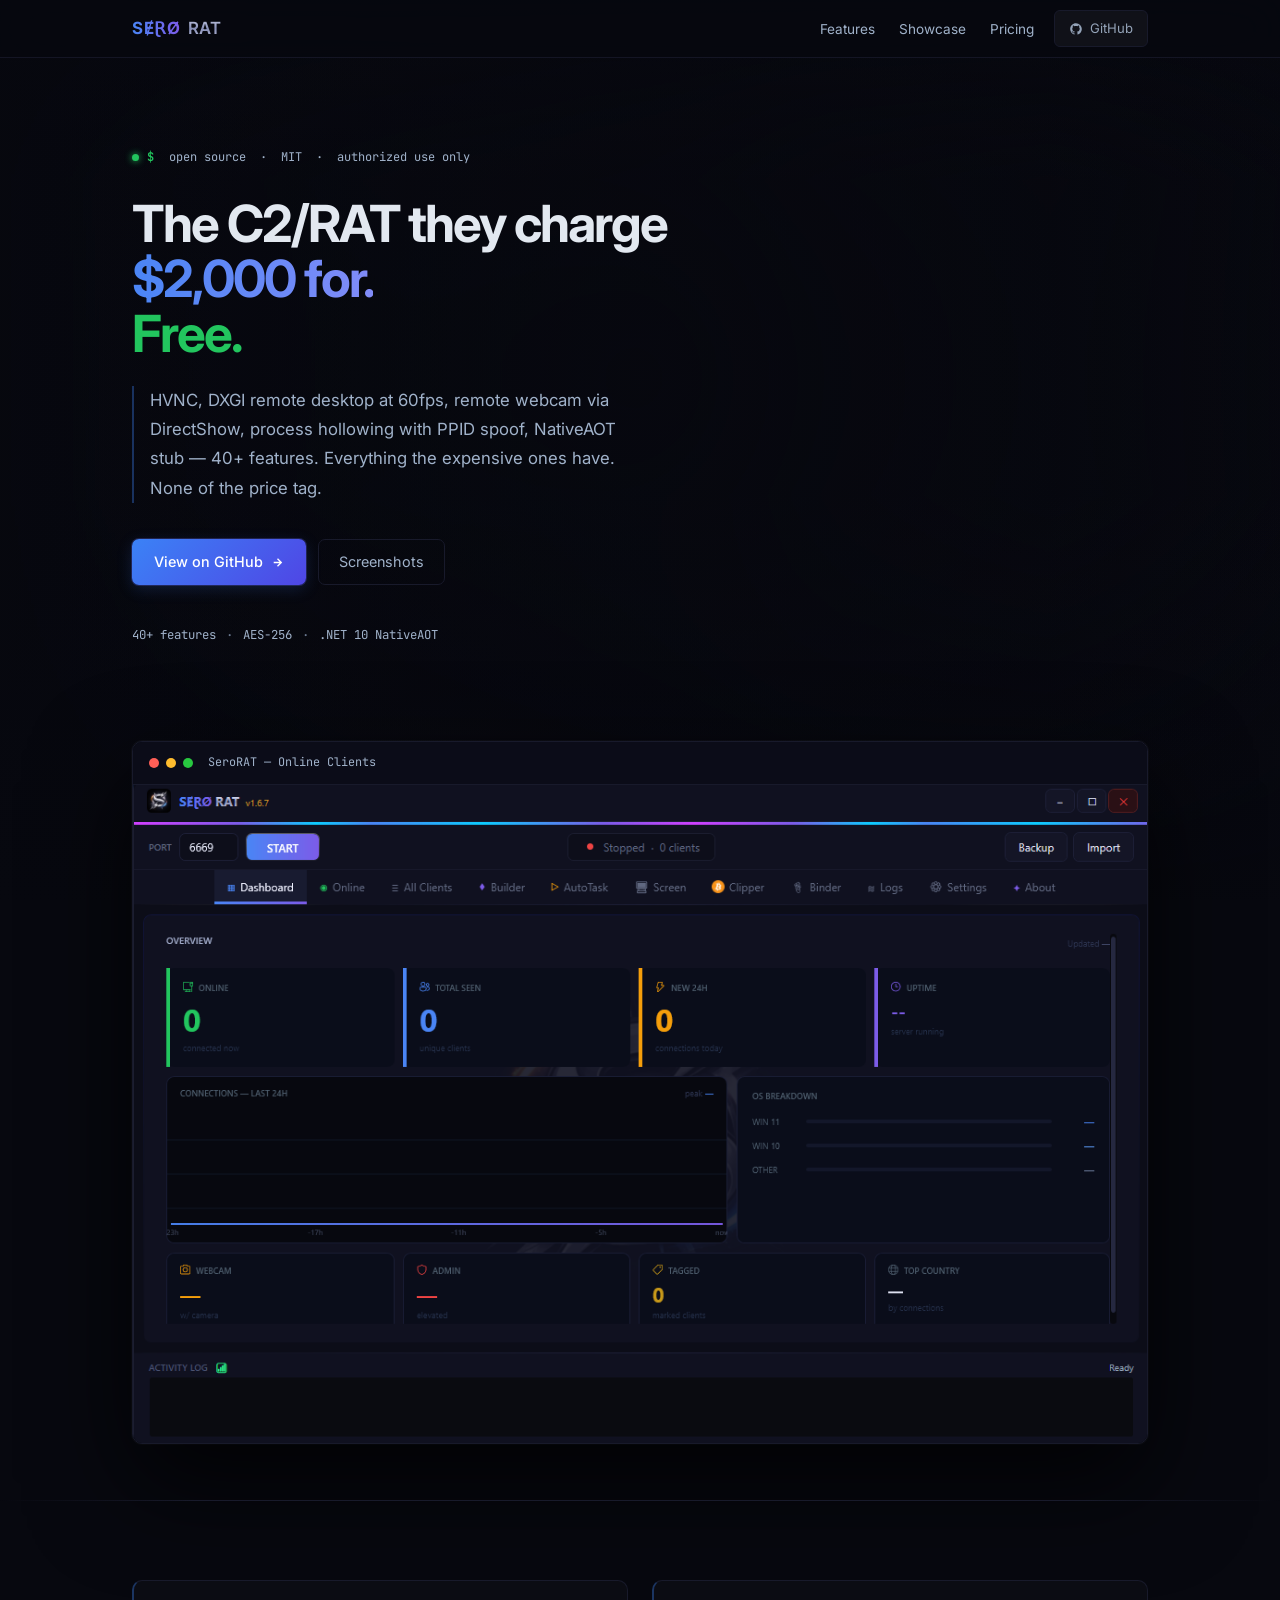
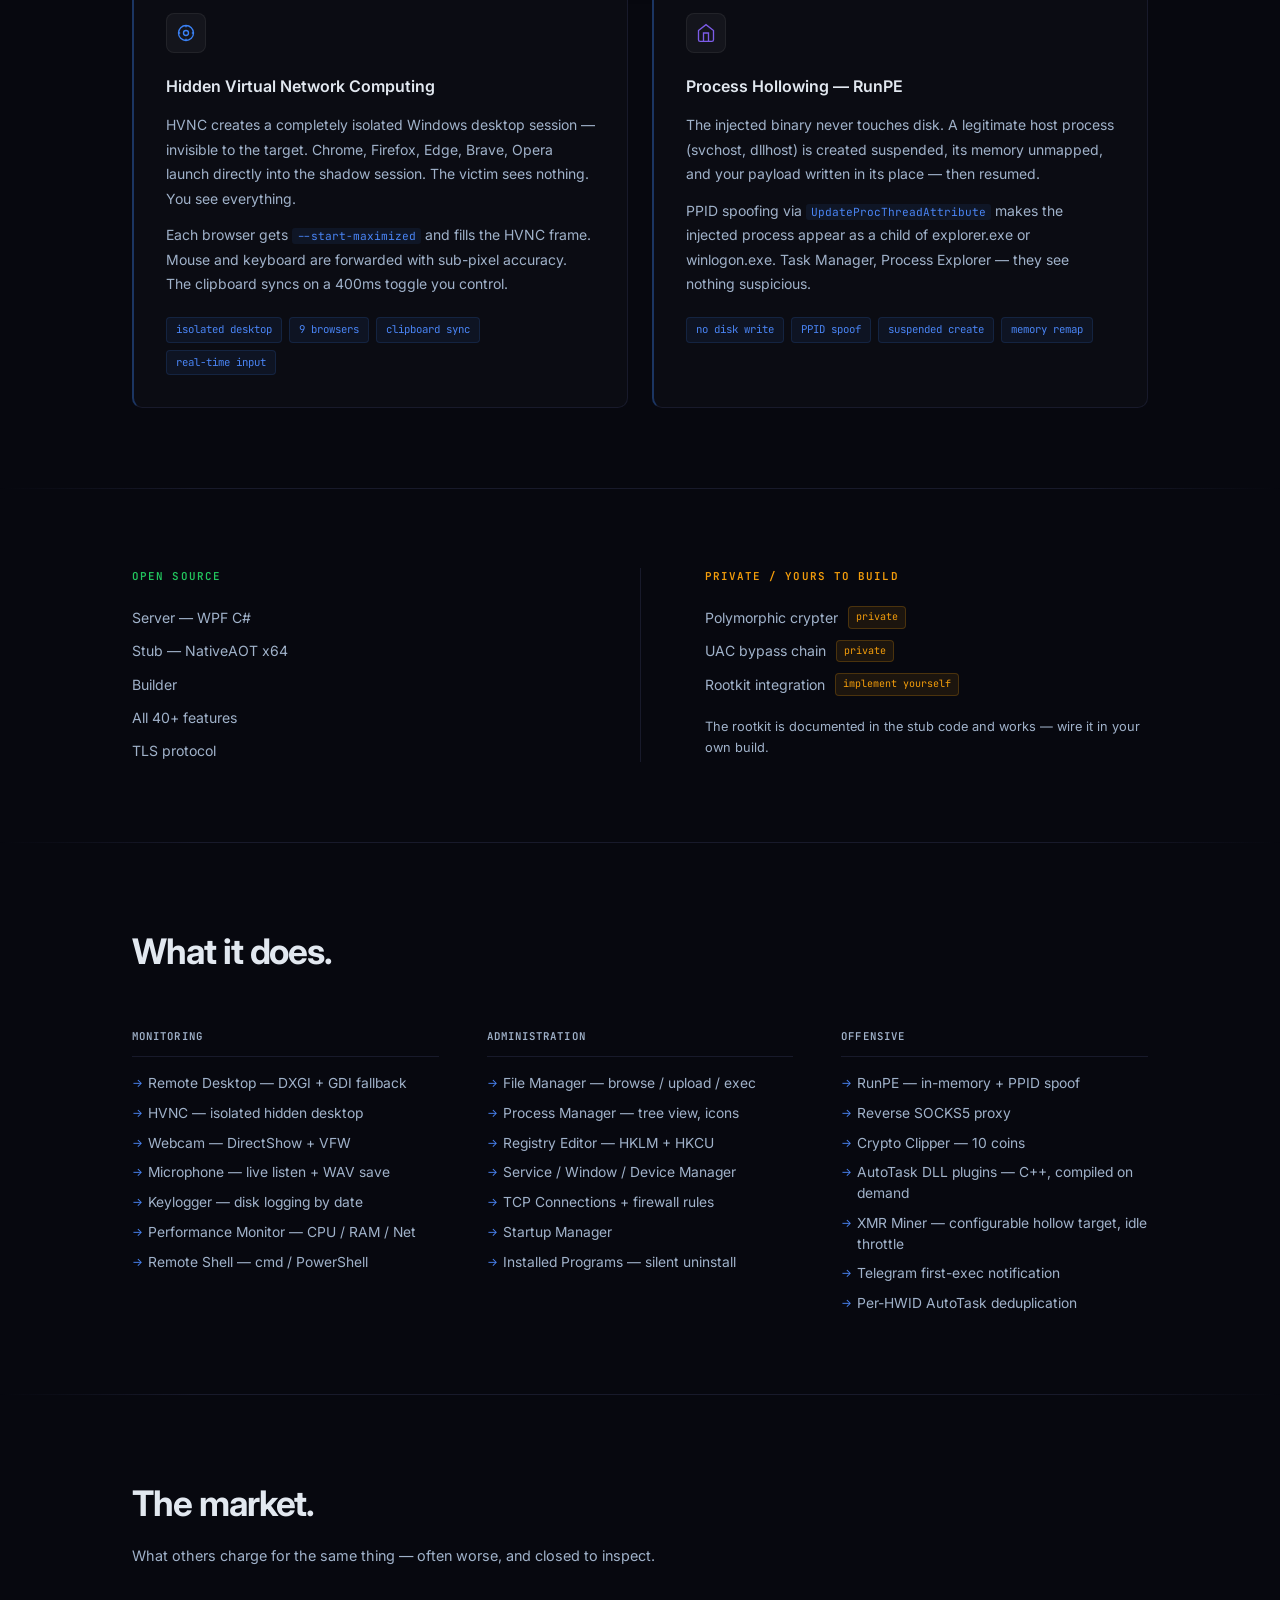
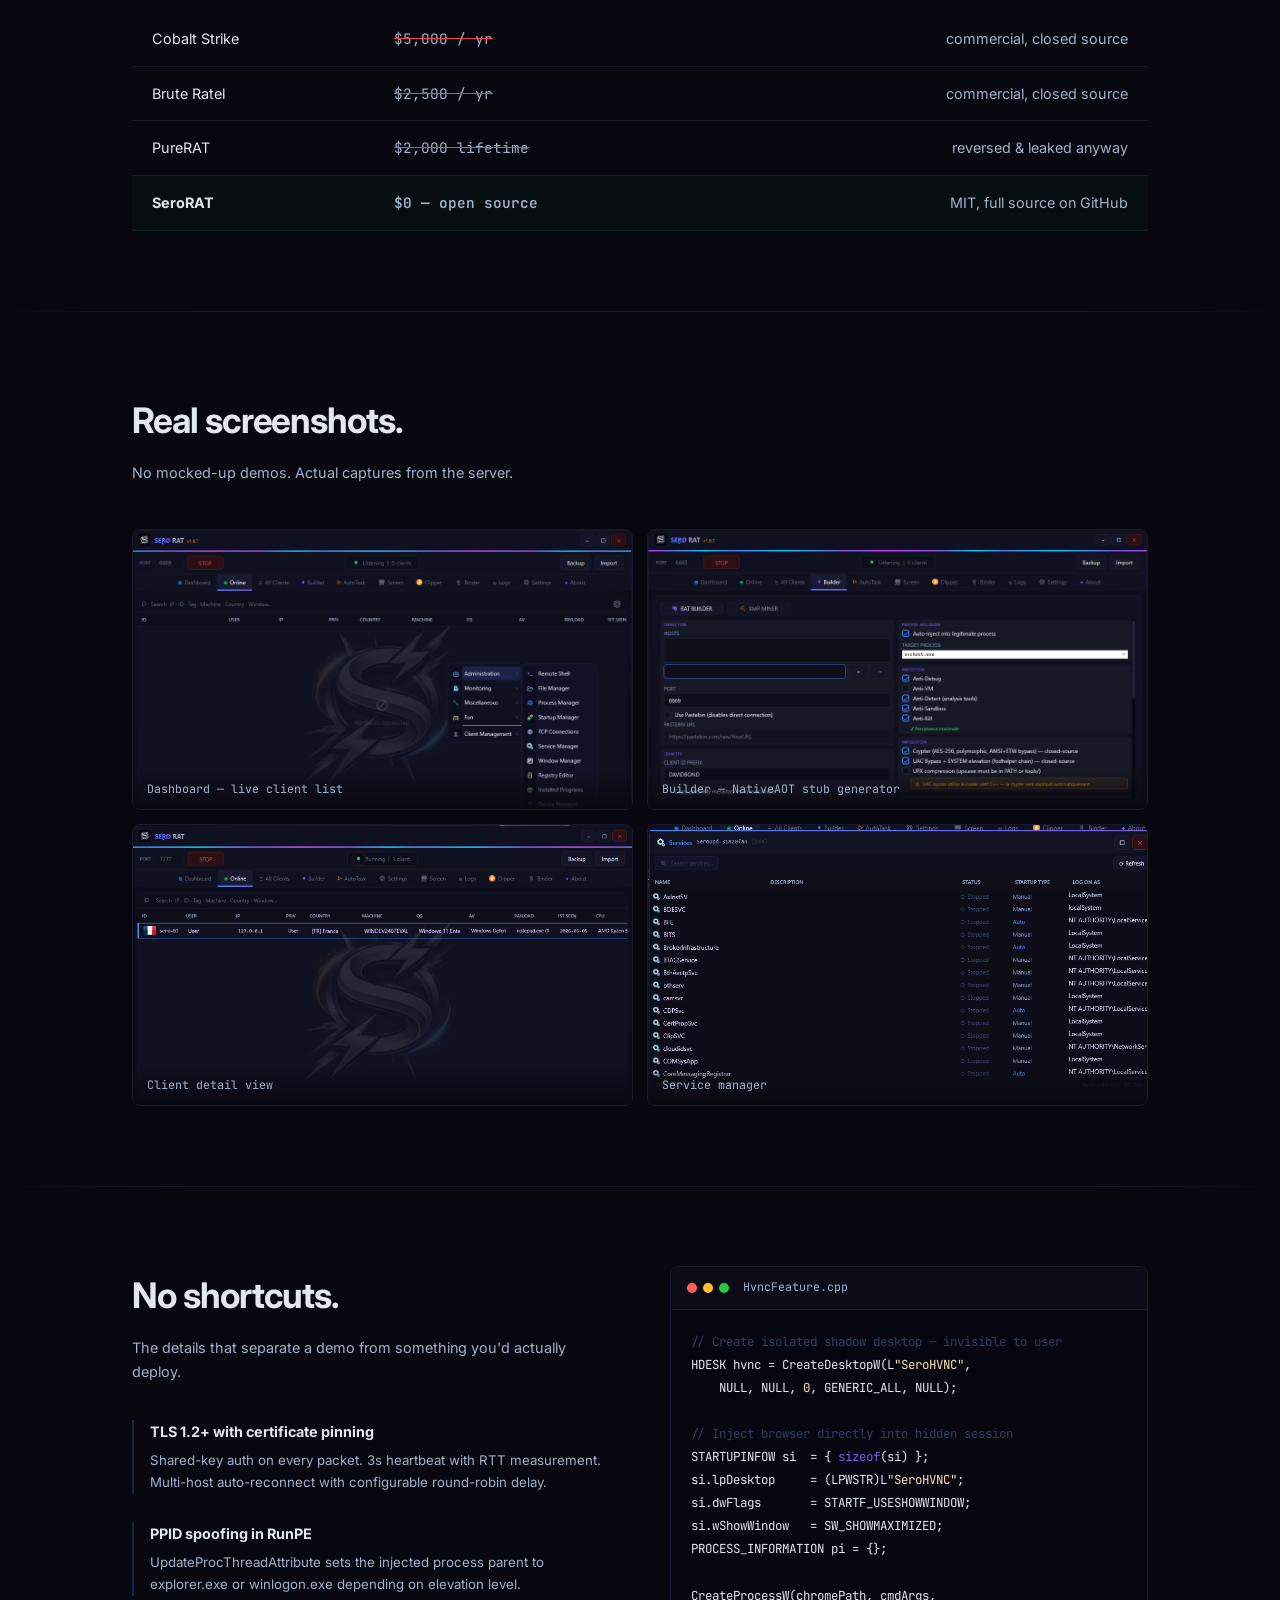
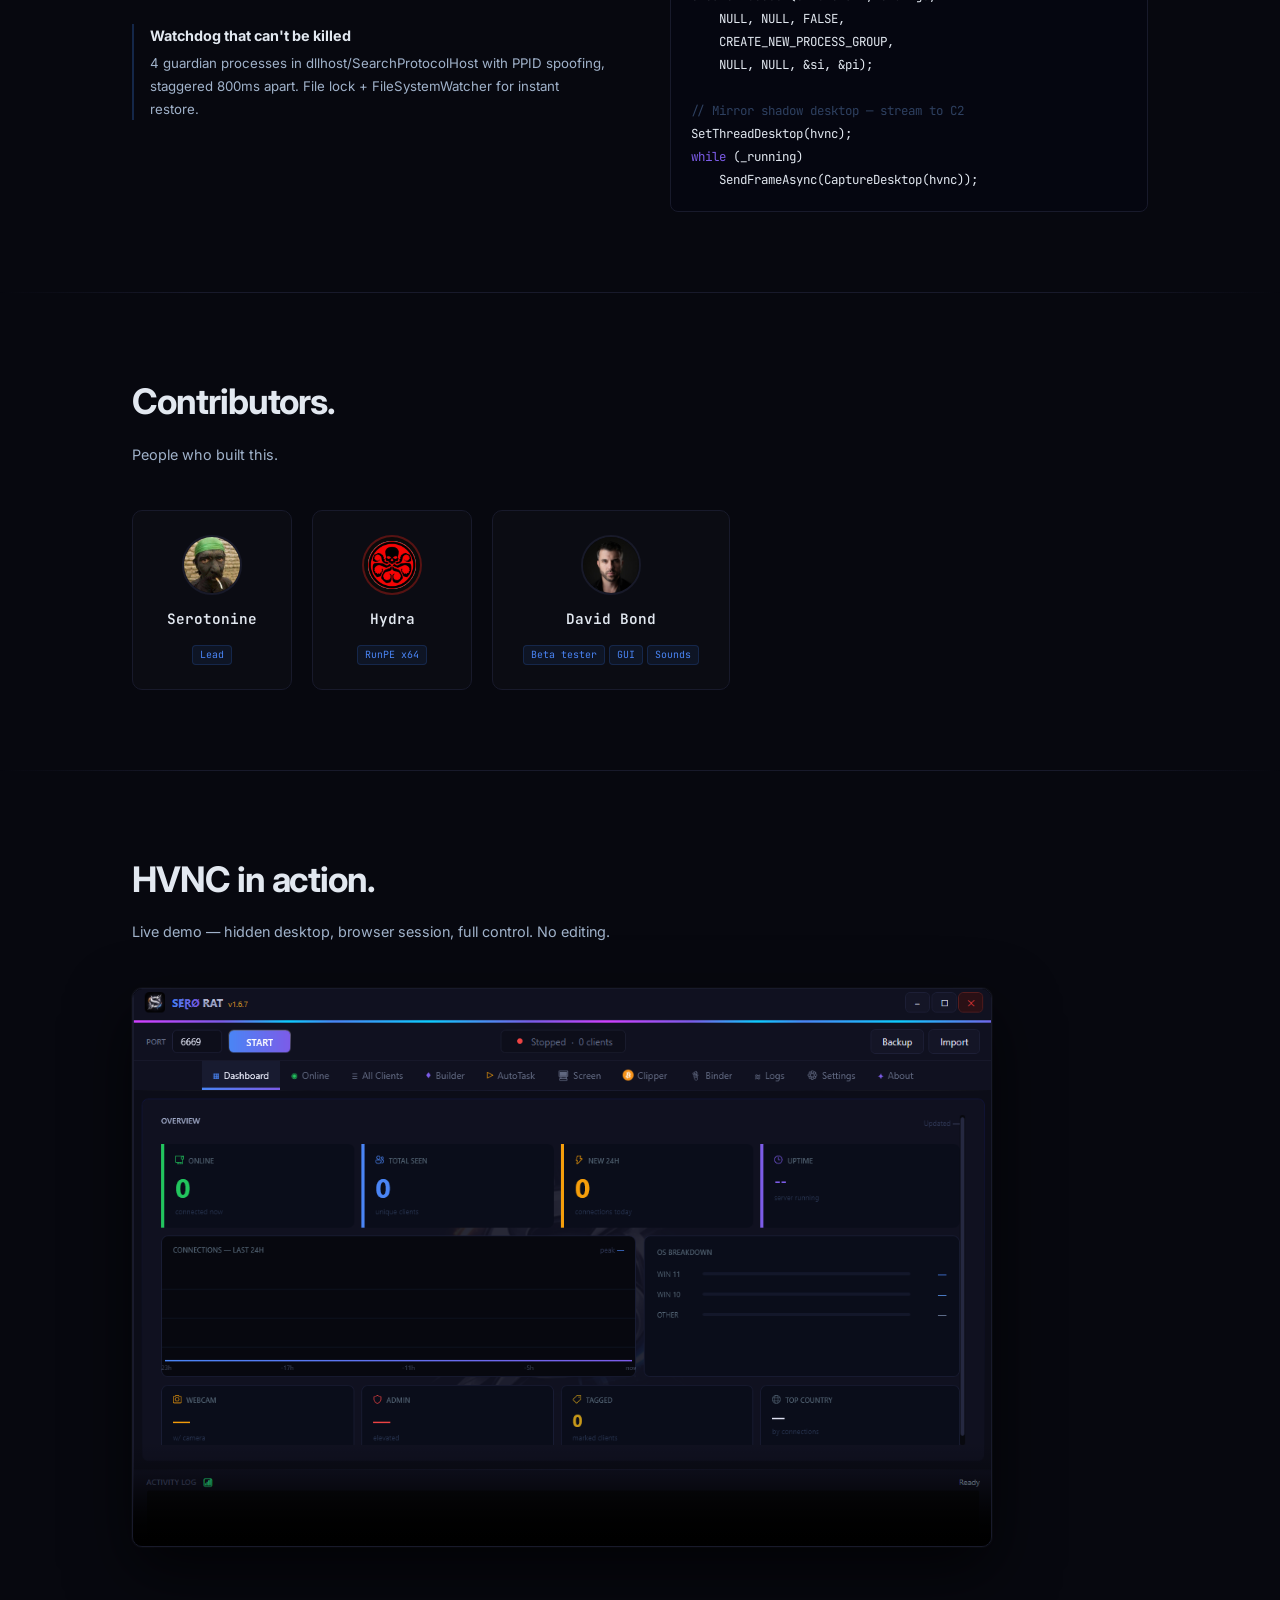
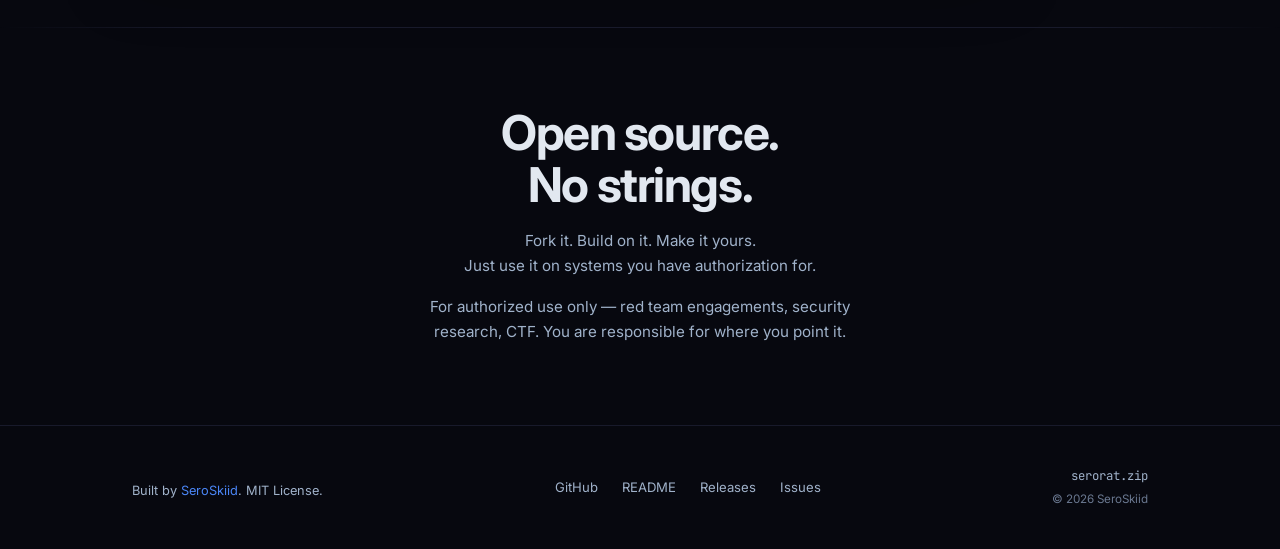
==== commit 644f42c5: "Website: round Three.js particles, fill gallery, HVNC code block, contributors section, update listo" ====
--- a/docs/index.html
+++ b/docs/index.html
@@ -24,7 +24,7 @@
   </audio>
   <link rel="preconnect" href="https://fonts.googleapis.com">
   <link href="https://fonts.googleapis.com/css2?family=Inter:wght@300;400;500;600;700&family=JetBrains+Mono:wght@400;500;600&display=swap" rel="stylesheet">
-  <link rel="stylesheet" href="style.css?v=4">
+  <link rel="stylesheet" href="style.css?v=5">
   <style>
     /* Inline fallback — bypasses all external CSS caching */
     @media (max-width: 900px) {
@@ -282,24 +282,59 @@
     <div class="code-block reveal">
       <div class="code-header">
         <span class="cdot red"></span><span class="cdot yellow"></span><span class="cdot green"></span>
-        <span class="code-filename">RemoteDesktopFeature.cs</span>
-      </div>
-      <pre class="code-body"><code><span class="cm">// DXGI Desktop Duplication — GPU direct</span>
-DxgiCapture.TryInit(monitorIndex);
-
+        <span class="code-filename">HvncFeature.cpp</span>
+      </div>
+      <pre class="code-body"><code><span class="cm">// Create isolated shadow desktop — invisible to user</span>
+HDESK hvnc = CreateDesktopW(L<span class="num">"SeroHVNC"</span>,
+    NULL, NULL, <span class="num">0</span>, GENERIC_ALL, NULL);
+
+<span class="cm">// Inject browser directly into hidden session</span>
+STARTUPINFOW si  = { <span class="kw">sizeof</span>(si) };
+si.lpDesktop     = (LPWSTR)L<span class="num">"SeroHVNC"</span>;
+si.dwFlags       = STARTF_USESHOWWINDOW;
+si.wShowWindow   = SW_SHOWMAXIMIZED;
+PROCESS_INFORMATION pi = {};
+
+CreateProcessW(chromePath, cmdArgs,
+    NULL, NULL, FALSE,
+    CREATE_NEW_PROCESS_GROUP,
+    NULL, NULL, &amp;si, &amp;pi);
+
+<span class="cm">// Mirror shadow desktop — stream to C2</span>
+SetThreadDesktop(hvnc);
 <span class="kw">while</span> (_running)
-{
-    <span class="cm">// Block on VBLANK — natural 60fps pacing</span>
-    <span class="kw">var</span> pixels = DxgiCapture.CaptureFrame(
-        <span class="kw">out</span> w, <span class="kw">out</span> h, timeout: <span class="num">16</span>);
-
-    <span class="cm">// 64×64 block diff vs previous frame</span>
-    <span class="kw">var</span> changed = BlockDiff(pixels, _prev, w, h);
-    <span class="kw">if</span> (changed.Count == <span class="num">0</span>) <span class="kw">continue</span>;
-
-    <span class="kw">await</span> SendDeltaAsync(changed, quality);
-    _prev = pixels;
-}</code></pre>
+    SendFrameAsync(CaptureDesktop(hvnc));</code></pre>
+    </div>
+  </div>
+</section>
+
+<!-- Contributors -->
+<section class="contrib-section">
+  <div class="container">
+    <h2 class="section-h">Contributors.</h2>
+    <p class="section-sub">People who built this.</p>
+    <div class="contrib-grid">
+      <div class="contrib-card reveal">
+        <img src="assets/contrib-sero.jpg" alt="Serotonine" class="contrib-avatar">
+        <span class="contrib-name">Serotonine</span>
+        <div class="contrib-roles">
+          <span class="contrib-role"><span class="tag-blue">Lead</span></span>
+        </div>
+      </div>
+      <a class="contrib-card reveal" href="https://github.com/hydra48" target="_blank" rel="noopener">
+        <img src="assets/contrib-hydra.jpg" alt="Hydra" class="contrib-avatar contrib-avatar-hydra">
+        <span class="contrib-name">Hydra</span>
+        <div class="contrib-roles">
+          <span class="contrib-role"><span class="tag-blue">RunPE x64</span></span>
+        </div>
+      </a>
+      <a class="contrib-card reveal" href="https://www.youtube.com/@davidbondtravels" target="_blank" rel="noopener">
+        <img src="assets/contrib-david.jpg" alt="David Bond" class="contrib-avatar">
+        <span class="contrib-name">David Bond</span>
+        <div class="contrib-roles">
+          <span class="contrib-role"><span class="tag-blue">Beta tester</span><span class="tag-blue">GUI</span><span class="tag-blue">Sounds</span></span>
+        </div>
+      </a>
     </div>
   </div>
 </section>
@@ -351,6 +386,6 @@
 </footer>
 
 <script src="https://cdnjs.cloudflare.com/ajax/libs/three.js/r128/three.min.js"></script>
-<script src="script.js?v=4"></script>
+<script src="script.js?v=5"></script>
 </body>
 </html>
--- a/docs/style.css
+++ b/docs/style.css
@@ -33,15 +33,21 @@
   pointer-events: none; width: 100%; height: 100%;
 }
 
-/* Gradient fades */
+/* Gradient fades — center darkened so network stays on the edges */
 body::before {
   content: '';
   position: fixed; inset: 0; z-index: 0; pointer-events: none;
   background:
-    linear-gradient(to bottom, rgba(7,8,15,0.70) 0%, transparent 18%),
-    linear-gradient(to bottom, transparent 58%, rgba(7,8,15,0.95) 100%),
-    linear-gradient(to right,  rgba(7,8,15,0.88) 0%, rgba(7,8,15,0.50) 22%, rgba(7,8,15,0.12) 48%, transparent 62%),
-    linear-gradient(to left,   rgba(7,8,15,0.45) 0%, transparent 14%);
+    /* Center content-area darkening */
+    radial-gradient(ellipse 58% 90% at 50% 42%, rgba(7,8,15,0.80) 0%, transparent 100%),
+    /* Top fade */
+    linear-gradient(to bottom, rgba(7,8,15,0.82) 0%, transparent 20%),
+    /* Bottom fade */
+    linear-gradient(to bottom, transparent 55%, rgba(7,8,15,0.97) 100%),
+    /* Left heavy vignette */
+    linear-gradient(to right,  rgba(7,8,15,0.94) 0%, rgba(7,8,15,0.60) 22%, rgba(7,8,15,0.18) 46%, transparent 62%),
+    /* Right vignette */
+    linear-gradient(to left,   rgba(7,8,15,0.60) 0%, rgba(7,8,15,0.15) 18%, transparent 34%);
 }
 
 /* ── Container ── */
@@ -265,15 +271,16 @@
 .gallery { display: grid; grid-template-columns: repeat(2, 1fr); gap: 14px; margin-top: 44px; }
 .gallery-item {
   position: relative; border-radius: 8px; overflow: hidden; border: 1px solid var(--border);
+  aspect-ratio: 16 / 9;
 }
 .gallery-item img {
-  width: 100%; height: auto; display: block;
+  width: 100%; height: 100%; display: block; object-fit: cover; object-position: top left;
   cursor: pointer; transition: transform 0.35s ease; transform-origin: center center;
 }
-.gallery-item:hover img { transform: scale(1.02); }
+.gallery-item:hover img { transform: scale(1.03); }
 .gallery-label {
   position: absolute; bottom: 0; left: 0; right: 0; padding: 10px 14px;
-  background: linear-gradient(transparent, rgba(7,8,15,0.92));
+  background: linear-gradient(transparent, rgba(7,8,15,0.94));
   font-family: 'JetBrains Mono', monospace; font-size: 0.73rem; color: var(--muted);
 }
 
@@ -327,6 +334,55 @@
   font-family: 'JetBrains Mono', monospace; font-size: 0.67rem;
   padding: 3px 9px; border-radius: 4px;
   background: rgba(59,130,246,0.07); border: 1px solid rgba(59,130,246,0.14); color: var(--blue);
+}
+
+/* ── Contributors ── */
+.contrib-section {
+  position: relative; z-index: 1; padding: 80px 0;
+}
+.contrib-section::before {
+  content: '';
+  position: absolute; top: 0; left: 0; right: 0; height: 1px;
+  background: linear-gradient(90deg, transparent 0%, var(--border) 15%, var(--border) 85%, transparent 100%);
+}
+.contrib-grid {
+  display: flex; gap: 20px; flex-wrap: wrap; margin-top: 44px;
+}
+.contrib-card {
+  display: flex; flex-direction: column; align-items: center; gap: 12px;
+  padding: 24px 28px;
+  background: rgba(255,255,255,0.018); border: 1px solid var(--border);
+  border-radius: 10px; text-decoration: none;
+  transition: border-color 0.2s, background 0.2s;
+  min-width: 160px;
+}
+.contrib-card:hover {
+  border-color: rgba(74,133,245,0.35);
+  background: rgba(74,133,245,0.04);
+}
+.contrib-avatar {
+  width: 60px; height: 60px; border-radius: 50%;
+  border: 2px solid var(--border); object-fit: cover;
+  filter: grayscale(0.1);
+}
+.contrib-avatar-hydra {
+  background: #0a0a0a; padding: 4px; object-fit: contain; filter: none;
+  border-color: rgba(180,30,30,0.45);
+}
+.contrib-name {
+  font-size: 0.9rem; font-weight: 600; color: var(--text);
+  font-family: 'JetBrains Mono', monospace;
+}
+.contrib-roles {
+  display: flex; flex-direction: column; gap: 4px; align-items: center;
+}
+.contrib-role {
+  font-size: 0.68rem; color: var(--dim); text-align: center; line-height: 1.4;
+}
+.contrib-role .tag-blue {
+  display: inline-block; font-family: 'JetBrains Mono', monospace; font-size: 0.62rem;
+  padding: 2px 7px; border-radius: 4px; margin: 2px 2px 0;
+  background: rgba(59,130,246,0.08); border: 1px solid rgba(59,130,246,0.18); color: var(--blue);
 }
 
 /* ── Testimonial ── */
@@ -407,7 +463,7 @@
   .code-body { overflow-x: auto; max-width: 100%; }
   .oss-section, .features-section, .price-section,
   .showcase-section, .tech-section, .deepdive-section,
-  .testimonial-section { padding: 56px 0; }
+  .testimonial-section, .contrib-section { padding: 56px 0; }
   .cta-section { padding: 64px 0; }
 }
 
@@ -434,7 +490,7 @@
   .screen-frame { box-shadow: 0 12px 32px rgba(0,0,0,0.55); border-radius: 8px; }
   .oss-section, .features-section, .price-section,
   .showcase-section, .tech-section, .deepdive-section,
-  .testimonial-section { padding: 44px 0; }
+  .testimonial-section, .contrib-section { padding: 44px 0; }
   .cta-section { padding: 52px 0; }
   .cta-section h2 { font-size: 1.7rem; }
   .footer-links { flex-wrap: wrap; gap: 14px; }
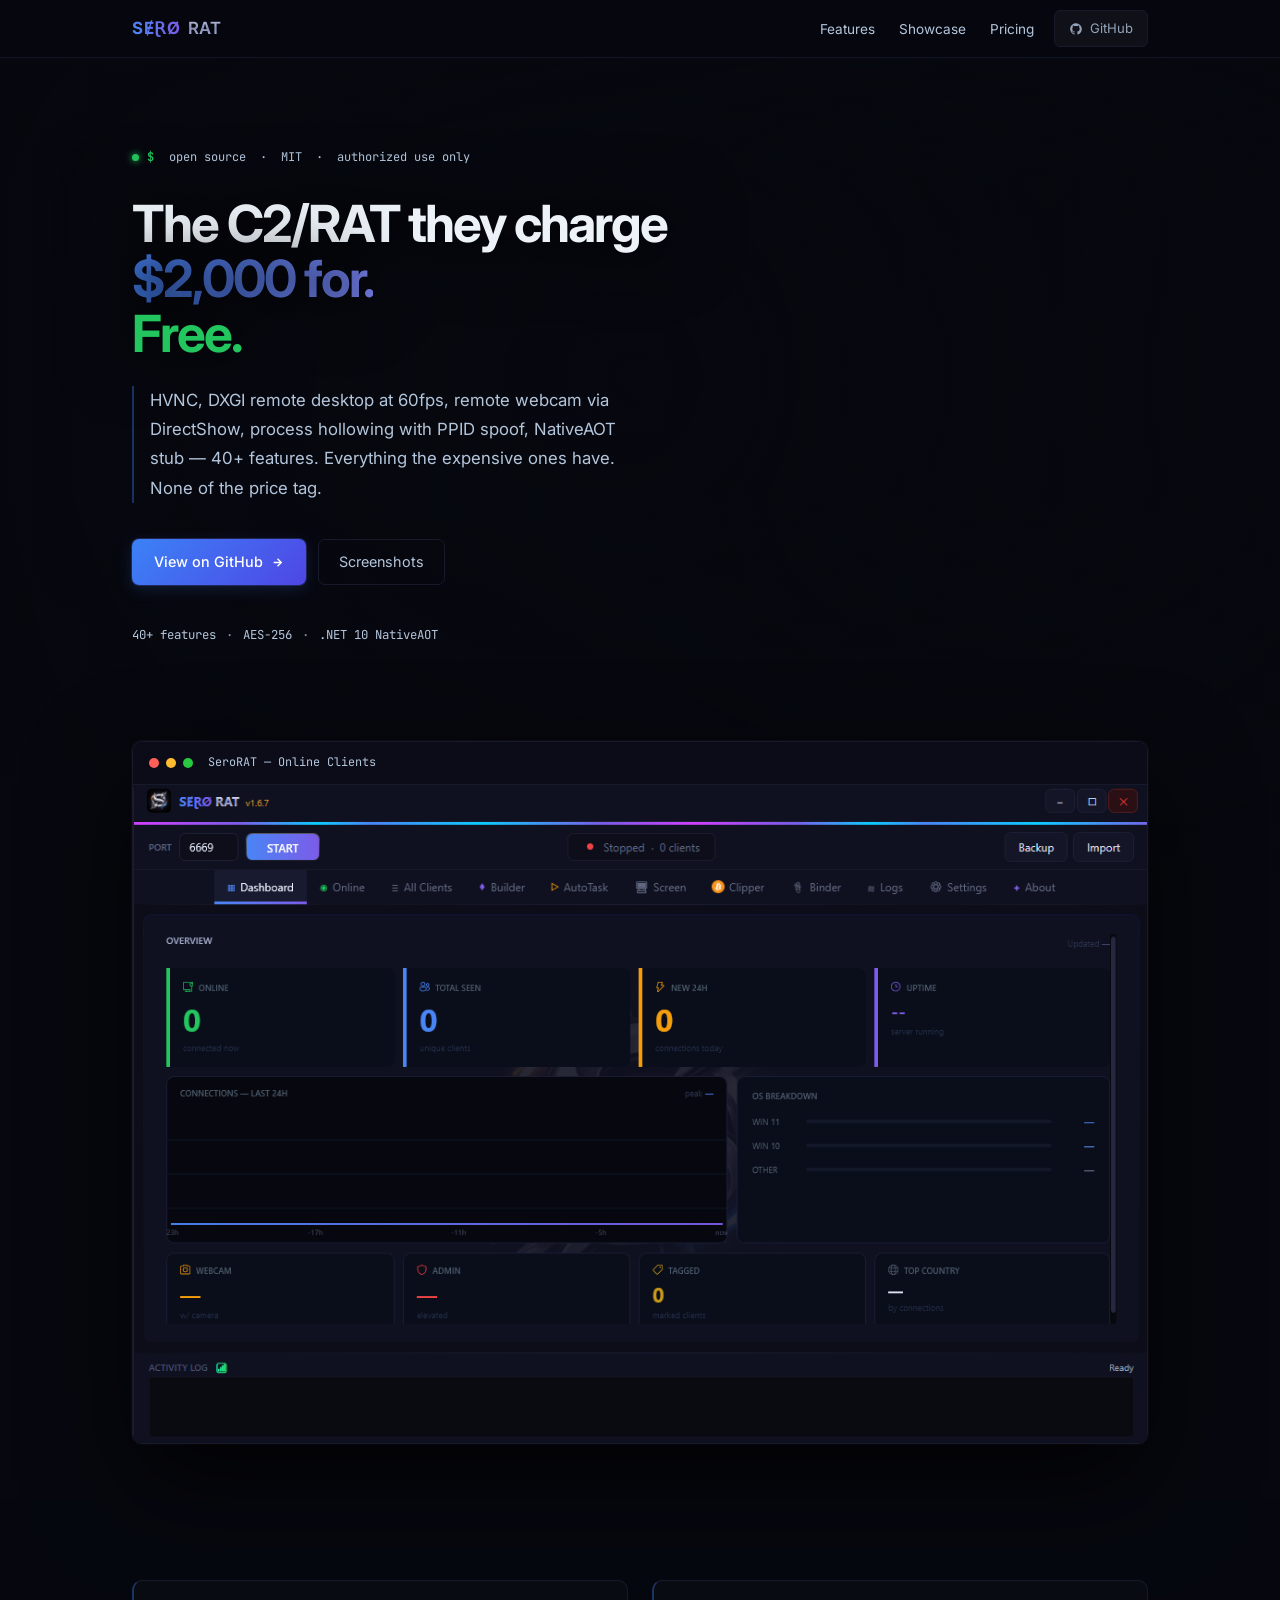
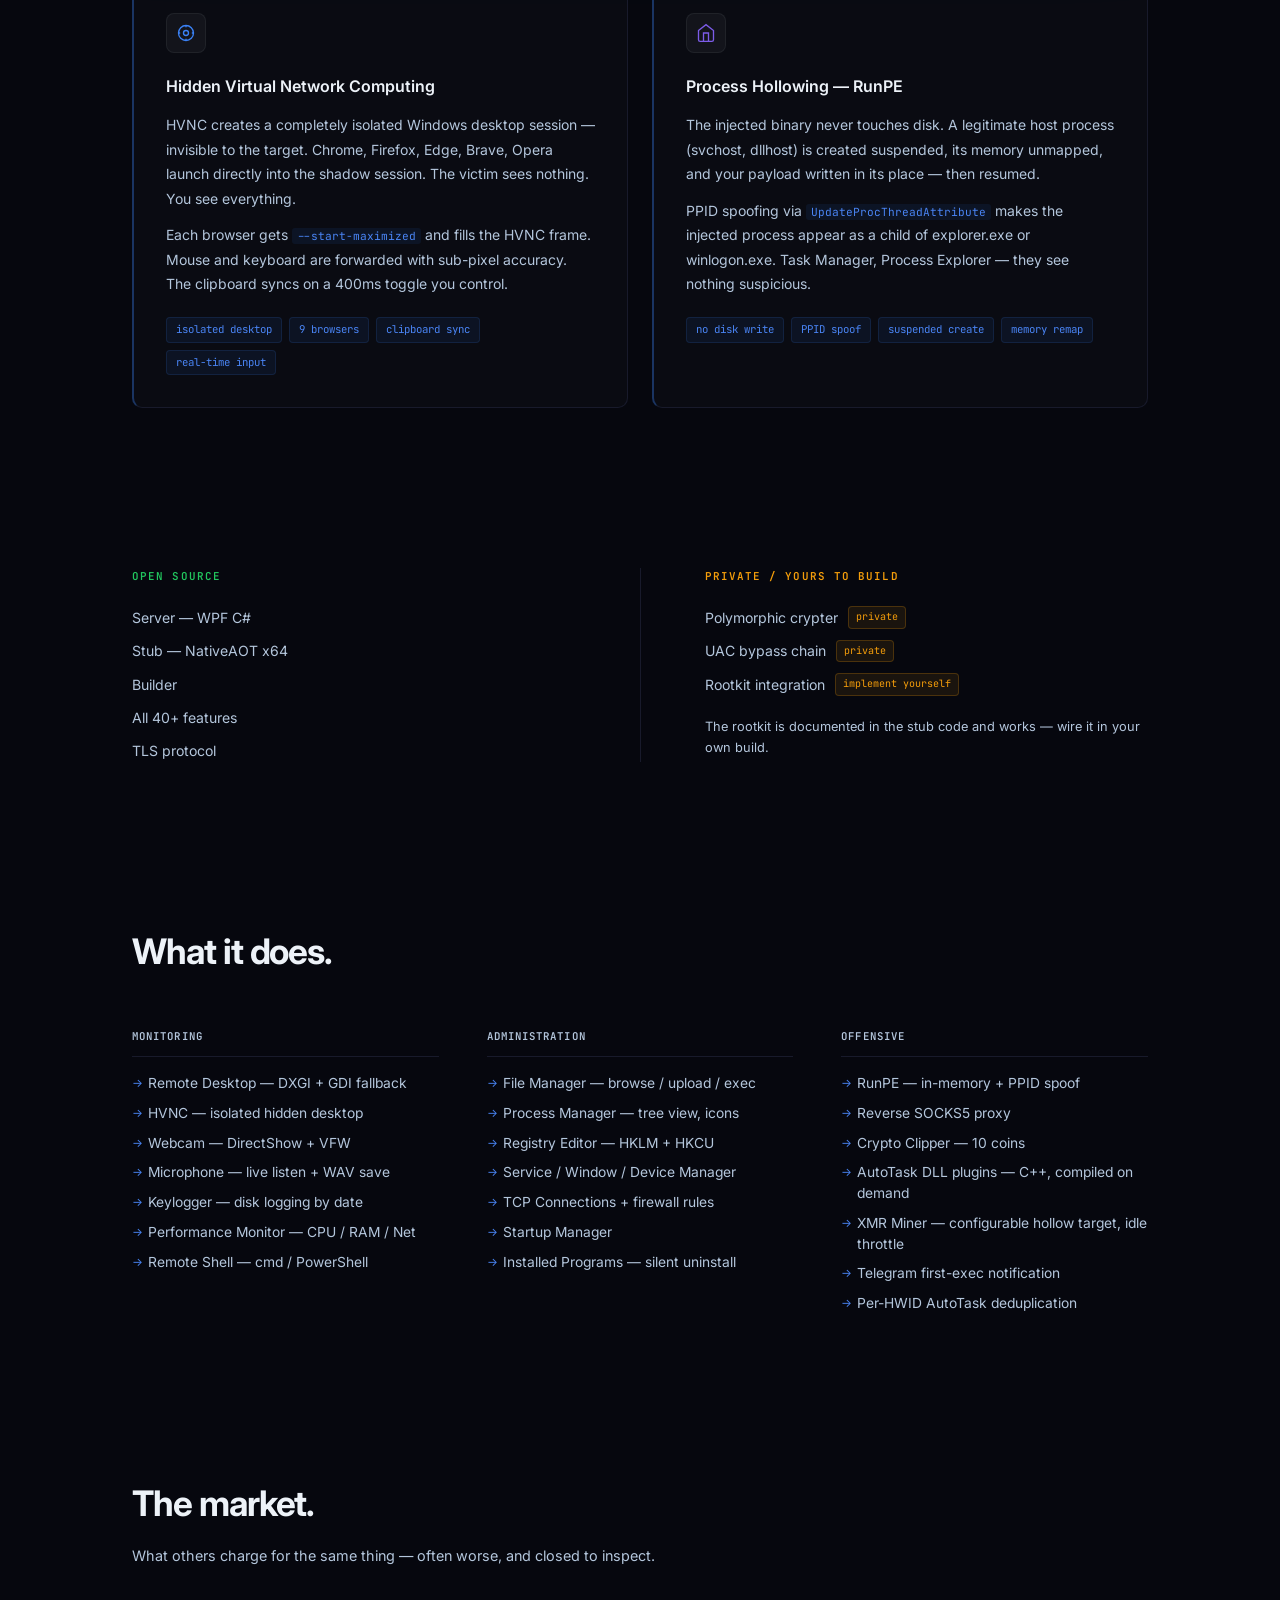
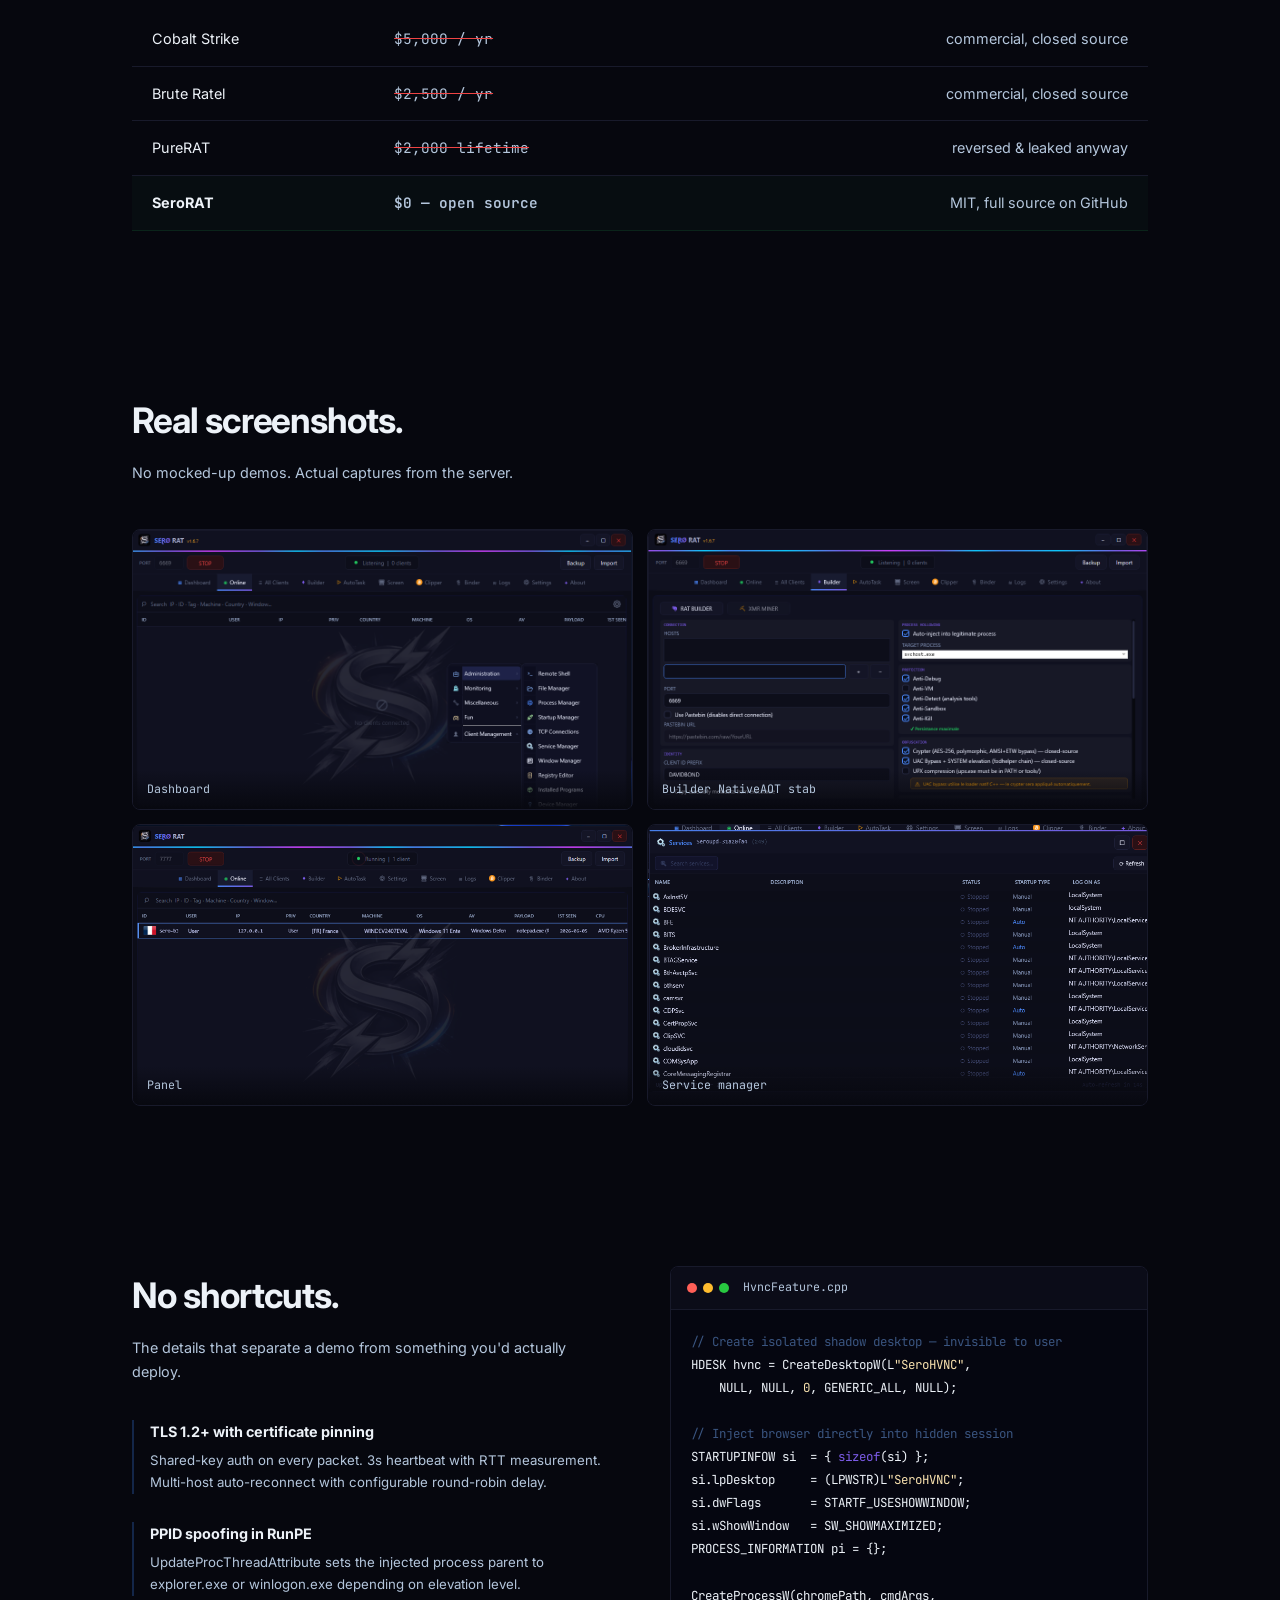
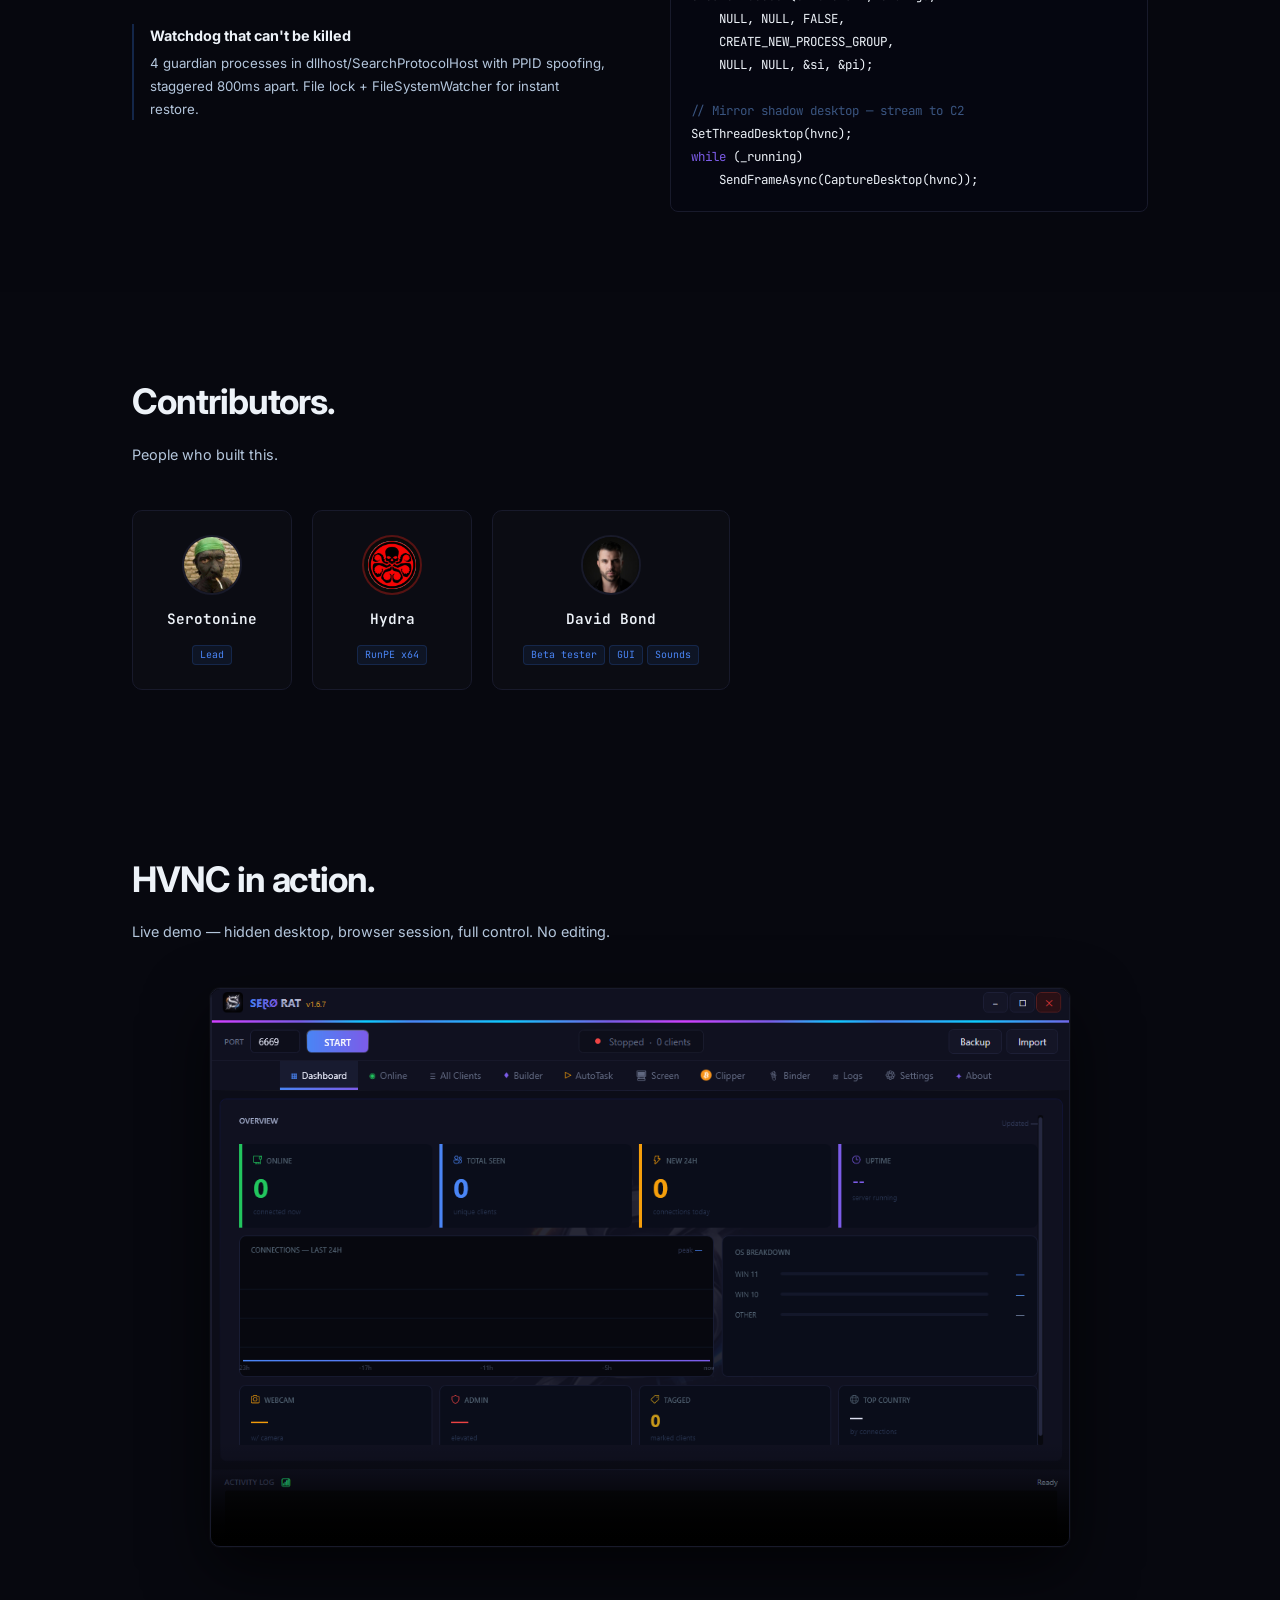
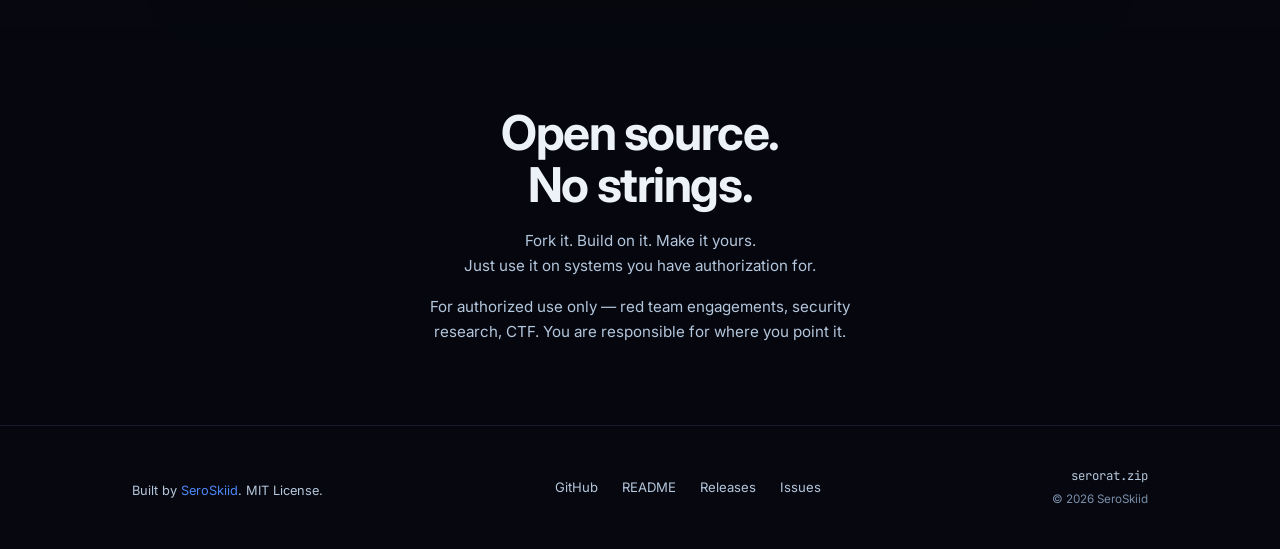
==== commit 2c17685d: "Website: globe 3D, scan-line intro, lightbox gallery, footer center mobile, remove section dividers " ====
--- a/docs/index.html
+++ b/docs/index.html
@@ -24,7 +24,7 @@
   </audio>
   <link rel="preconnect" href="https://fonts.googleapis.com">
   <link href="https://fonts.googleapis.com/css2?family=Inter:wght@300;400;500;600;700&family=JetBrains+Mono:wght@400;500;600&display=swap" rel="stylesheet">
-  <link rel="stylesheet" href="style.css?v=5">
+  <link rel="stylesheet" href="style.css?v=6">
   <style>
     /* Inline fallback — bypasses all external CSS caching */
     @media (max-width: 900px) {
@@ -34,7 +34,14 @@
 </head>
 <body>
 
+<div id="page-intro"></div>
 <canvas id="bg-canvas"></canvas>
+
+<!-- Lightbox -->
+<div id="lightbox" role="dialog" aria-modal="true">
+  <button id="lightbox-close" aria-label="Fermer">&times;</button>
+  <img id="lightbox-img" src="" alt="">
+</div>
 
 <!-- Nav -->
 <nav id="nav">
@@ -240,15 +247,15 @@
     <div class="gallery">
       <div class="gallery-item reveal">
         <img src="assets/listonline.png" alt="SeroRAT — online clients list" loading="lazy">
-        <span class="gallery-label">Dashboard — live client list</span>
+        <span class="gallery-label">Dashboard</span>
       </div>
       <div class="gallery-item reveal">
         <img src="assets/builder.png" alt="SeroRAT builder — NativeAOT stub generator" loading="lazy">
-        <span class="gallery-label">Builder — NativeAOT stub generator</span>
+        <span class="gallery-label">Builder NativeAOT stab</span>
       </div>
       <div class="gallery-item reveal">
         <img src="assets/listonline2.png" alt="SeroRAT — client detail view" loading="lazy">
-        <span class="gallery-label">Client detail view</span>
+        <span class="gallery-label">Panel</span>
       </div>
       <div class="gallery-item reveal">
         <img src="assets/services.png" alt="SeroRAT — service manager" loading="lazy">
@@ -386,6 +393,6 @@
 </footer>
 
 <script src="https://cdnjs.cloudflare.com/ajax/libs/three.js/r128/three.min.js"></script>
-<script src="script.js?v=5"></script>
+<script src="script.js?v=6"></script>
 </body>
 </html>
--- a/docs/style.css
+++ b/docs/style.css
@@ -7,9 +7,9 @@
   --border: #181a2b;
   --blue:   #4a85f5;
   --silver: #94a3b8;
-  --muted:  #a0b2ca;
-  --dim:    #6a7890;
-  --text:   #e2e8f0;
+  --muted:  #b4c6dc;
+  --dim:    #7a8eaa;
+  --text:   #edf2f8;
   --green:  #22c55e;
   --amber:  #f59e0b;
   --red:    #ef4444;
@@ -133,6 +133,7 @@
   font-size: clamp(1.5rem, 5vw, 3.2rem);
   font-weight: 700; line-height: 1.08;
   letter-spacing: -0.04em; margin-bottom: 24px; max-width: 700px;
+  text-shadow: 0 2px 40px rgba(7,8,15,0.9), 0 0 80px rgba(7,8,15,0.7);
 }
 .hero h1 em {
   font-style: normal;
@@ -200,14 +201,12 @@
 .oss-section, .features-section, .price-section,
 .showcase-section, .tech-section, .deepdive-section, .cta-section {
   position: relative; z-index: 1; padding: 80px 0;
+  background: rgba(7,8,15,0.55);
+  backdrop-filter: blur(0px);
 }
 .oss-section::before, .features-section::before, .price-section::before,
 .showcase-section::before, .tech-section::before, .deepdive-section::before,
-.cta-section::before {
-  content: '';
-  position: absolute; top: 0; left: 0; right: 0; height: 1px;
-  background: linear-gradient(90deg, transparent 0%, var(--border) 15%, var(--border) 85%, transparent 100%);
-}
+.cta-section::before { content: none; }
 
 /* ── OSS section ── */
 .oss-grid {
@@ -308,7 +307,7 @@
 .code-body code {
   font-family: 'JetBrains Mono', monospace; font-size: 0.78rem; line-height: 1.85; display: block;
 }
-.cm  { color: #2e4060; }
+.cm  { color: #3a5580; }
 .kw  { color: #7c5ce8; }
 .num { color: #f9e2af; }
 
@@ -340,11 +339,7 @@
 .contrib-section {
   position: relative; z-index: 1; padding: 80px 0;
 }
-.contrib-section::before {
-  content: '';
-  position: absolute; top: 0; left: 0; right: 0; height: 1px;
-  background: linear-gradient(90deg, transparent 0%, var(--border) 15%, var(--border) 85%, transparent 100%);
-}
+.contrib-section::before { content: none; }
 .contrib-grid {
   display: flex; gap: 20px; flex-wrap: wrap; margin-top: 44px;
 }
@@ -389,15 +384,11 @@
 .testimonial-section {
   position: relative; z-index: 1; padding: 80px 0;
 }
-.testimonial-section::before {
-  content: '';
-  position: absolute; top: 0; left: 0; right: 0; height: 1px;
-  background: linear-gradient(90deg, transparent 0%, var(--border) 15%, var(--border) 85%, transparent 100%);
-}
+.testimonial-section::before { content: none; }
 .link-muted { color: var(--blue); text-decoration: none; transition: color 0.15s; }
 .link-muted:hover { color: var(--text); }
 .video-wrap {
-  margin-top: 40px;
+  margin: 40px auto 0;
   border-radius: 10px; overflow: hidden;
   border: 1px solid var(--border);
   box-shadow: 0 24px 64px rgba(0,0,0,0.65), 0 0 0 1px rgba(255,255,255,0.03);
@@ -407,6 +398,32 @@
 .video-wrap video {
   width: 100%; height: auto; display: block;
 }
+
+/* ── Lightbox ── */
+#lightbox {
+  display: none; position: fixed; inset: 0; z-index: 500;
+  background: rgba(0,0,0,0.92); cursor: zoom-out;
+  align-items: center; justify-content: center;
+  padding: 20px;
+  animation: lbFadeIn 0.18s ease;
+}
+#lightbox.open { display: flex; }
+@keyframes lbFadeIn { from { opacity: 0; } to { opacity: 1; } }
+#lightbox-img {
+  max-width: min(92vw, 1280px); max-height: 88vh;
+  object-fit: contain; border-radius: 6px;
+  box-shadow: 0 32px 80px rgba(0,0,0,0.85);
+  cursor: default;
+}
+#lightbox-close {
+  position: fixed; top: 18px; right: 22px;
+  background: rgba(255,255,255,0.08); border: 1px solid rgba(255,255,255,0.12);
+  color: #fff; font-size: 1.4rem; line-height: 1;
+  width: 38px; height: 38px; border-radius: 50%;
+  cursor: pointer; display: flex; align-items: center; justify-content: center;
+  transition: background 0.15s;
+}
+#lightbox-close:hover { background: rgba(255,255,255,0.18); }
 
 /* ── CTA ── */
 .cta-section { text-align: center; }
@@ -440,6 +457,47 @@
 .footer-domain { font-family: 'JetBrains Mono', monospace; font-size: 0.77rem; color: var(--muted); }
 .footer-copy { font-size: 0.73rem; color: var(--dim); }
 
+/* ── Page-load intro ── */
+#page-intro {
+  position: fixed; inset: 0; z-index: 300; background: var(--bg);
+  pointer-events: none;
+  animation: introFade 0.45s ease 0.78s forwards;
+}
+#page-intro::after {
+  content: '';
+  position: absolute; left: 0; right: 0; top: 0; height: 2px;
+  background: linear-gradient(90deg, transparent 0%, #2a62e8 25%, #7c5ce8 55%, #3b82f6 80%, transparent 100%);
+  box-shadow: 0 0 14px rgba(74,133,245,0.8), 0 0 32px rgba(74,133,245,0.35);
+  animation: scanLine 0.72s cubic-bezier(0.4, 0, 0.2, 1) 0.02s forwards;
+}
+@keyframes introFade { to { opacity: 0; } }
+@keyframes scanLine  {
+  from { transform: translateY(0);    opacity: 1; }
+  85%  {                              opacity: 0.7; }
+  to   { transform: translateY(100vh); opacity: 0; }
+}
+
+/* ── Entrance animations ── */
+@keyframes enterBlur {
+  from { opacity: 0; transform: translateY(18px); filter: blur(8px); }
+  to   { opacity: 1; transform: none; filter: blur(0); }
+}
+@keyframes enterSlide {
+  from { opacity: 0; transform: translateY(14px); }
+  to   { opacity: 1; transform: none; }
+}
+@keyframes enterNav {
+  from { opacity: 0; transform: translateY(-20px); }
+  to   { opacity: 1; transform: none; }
+}
+
+#nav            { animation: enterNav   0.45s ease 0.80s both; }
+.hero .eyebrow  { animation: enterSlide 0.40s ease 0.90s both; }
+.hero h1        { animation: enterBlur  0.65s cubic-bezier(0.2,0,0,1) 0.95s both; }
+.hero .hero-lead    { animation: enterSlide 0.45s ease 1.10s both; }
+.hero .hero-actions { animation: enterSlide 0.40s ease 1.20s both; }
+.hero .hero-meta    { animation: enterSlide 0.35s ease 1.28s both; }
+
 /* ── Scroll reveal ── */
 .reveal { opacity: 0; transform: translateY(16px); transition: opacity 0.45s ease, transform 0.45s ease; }
 .reveal.visible { opacity: 1; transform: none; }
@@ -457,14 +515,17 @@
   .feat-grid { grid-template-columns: 1fr 1fr; gap: 28px; }
   .tech-layout { grid-template-columns: 1fr; gap: 36px; }
   .deepdive-grid { grid-template-columns: 1fr; }
-  .footer-inner { flex-direction: column; align-items: flex-start; gap: 24px; }
-  .footer-right { align-items: flex-start; }
+  .footer-inner { flex-direction: column; align-items: center; gap: 20px; text-align: center; }
+  .footer-right { align-items: center; }
+  .footer-links { justify-content: center; }
   .code-block { max-width: 100%; overflow: hidden; }
   .code-body { overflow-x: auto; max-width: 100%; }
   .oss-section, .features-section, .price-section,
   .showcase-section, .tech-section, .deepdive-section,
   .testimonial-section, .contrib-section { padding: 56px 0; }
   .cta-section { padding: 64px 0; }
+  .contrib-grid { gap: 14px; }
+  .contrib-card { min-width: 140px; padding: 18px 20px; }
 }
 
 @media (max-width: 640px) {
@@ -479,7 +540,8 @@
   .hero-actions .btn-primary,
   .hero-actions .btn-outline { justify-content: center; width: 100%; }
   .feat-grid { grid-template-columns: 1fr; gap: 22px; }
-  .gallery { grid-template-columns: 1fr 1fr; gap: 10px; }
+  .gallery { grid-template-columns: 1fr 1fr; gap: 8px; }
+  .gallery-item { aspect-ratio: 16 / 10; }
   .price-table td { padding: 10px 8px; font-size: 0.8rem; }
   .price-note-cell { display: none; }
   .price-table-wrap { margin-left: -16px; margin-right: -16px; padding: 0 16px; }
@@ -501,6 +563,13 @@
   .section-sub { margin-bottom: 32px; }
   .screenshot-section { padding-bottom: 56px; }
   .oss-list li, .feat-col li { word-break: break-word; overflow-wrap: break-word; }
+  /* contributors on small screens */
+  .contrib-grid { gap: 10px; justify-content: center; }
+  .contrib-card { min-width: 120px; max-width: 160px; padding: 16px 14px; gap: 9px; }
+  .contrib-avatar { width: 50px; height: 50px; }
+  .contrib-name { font-size: 0.82rem; }
+  /* video */
+  .video-wrap { border-radius: 7px; margin-top: 28px; }
 }
 
 @media (max-width: 420px) {
@@ -515,6 +584,7 @@
   .feat-col li { font-size: 0.8rem; }
   .feat-col h4 { font-size: 0.62rem; }
   .gallery { grid-template-columns: 1fr; gap: 10px; }
+  .gallery-item { aspect-ratio: 16 / 9; }
   .footer-inner { gap: 18px; }
   .footer-links { gap: 10px; }
   .cta-section h2 { font-size: 1.45rem; }
@@ -525,4 +595,8 @@
   .price-table { min-width: 0; width: 100%; }
   .price-table td:first-child { max-width: 120px; word-break: break-word; }
   .section-h { font-size: clamp(1.2rem, 5.5vw, 1.6rem); }
-}
+  .contrib-card { min-width: 100px; max-width: 140px; padding: 14px 10px; }
+  .contrib-avatar { width: 44px; height: 44px; }
+  .contrib-name { font-size: 0.78rem; }
+  .contrib-role .tag-blue { font-size: 0.58rem; padding: 1px 5px; }
+}
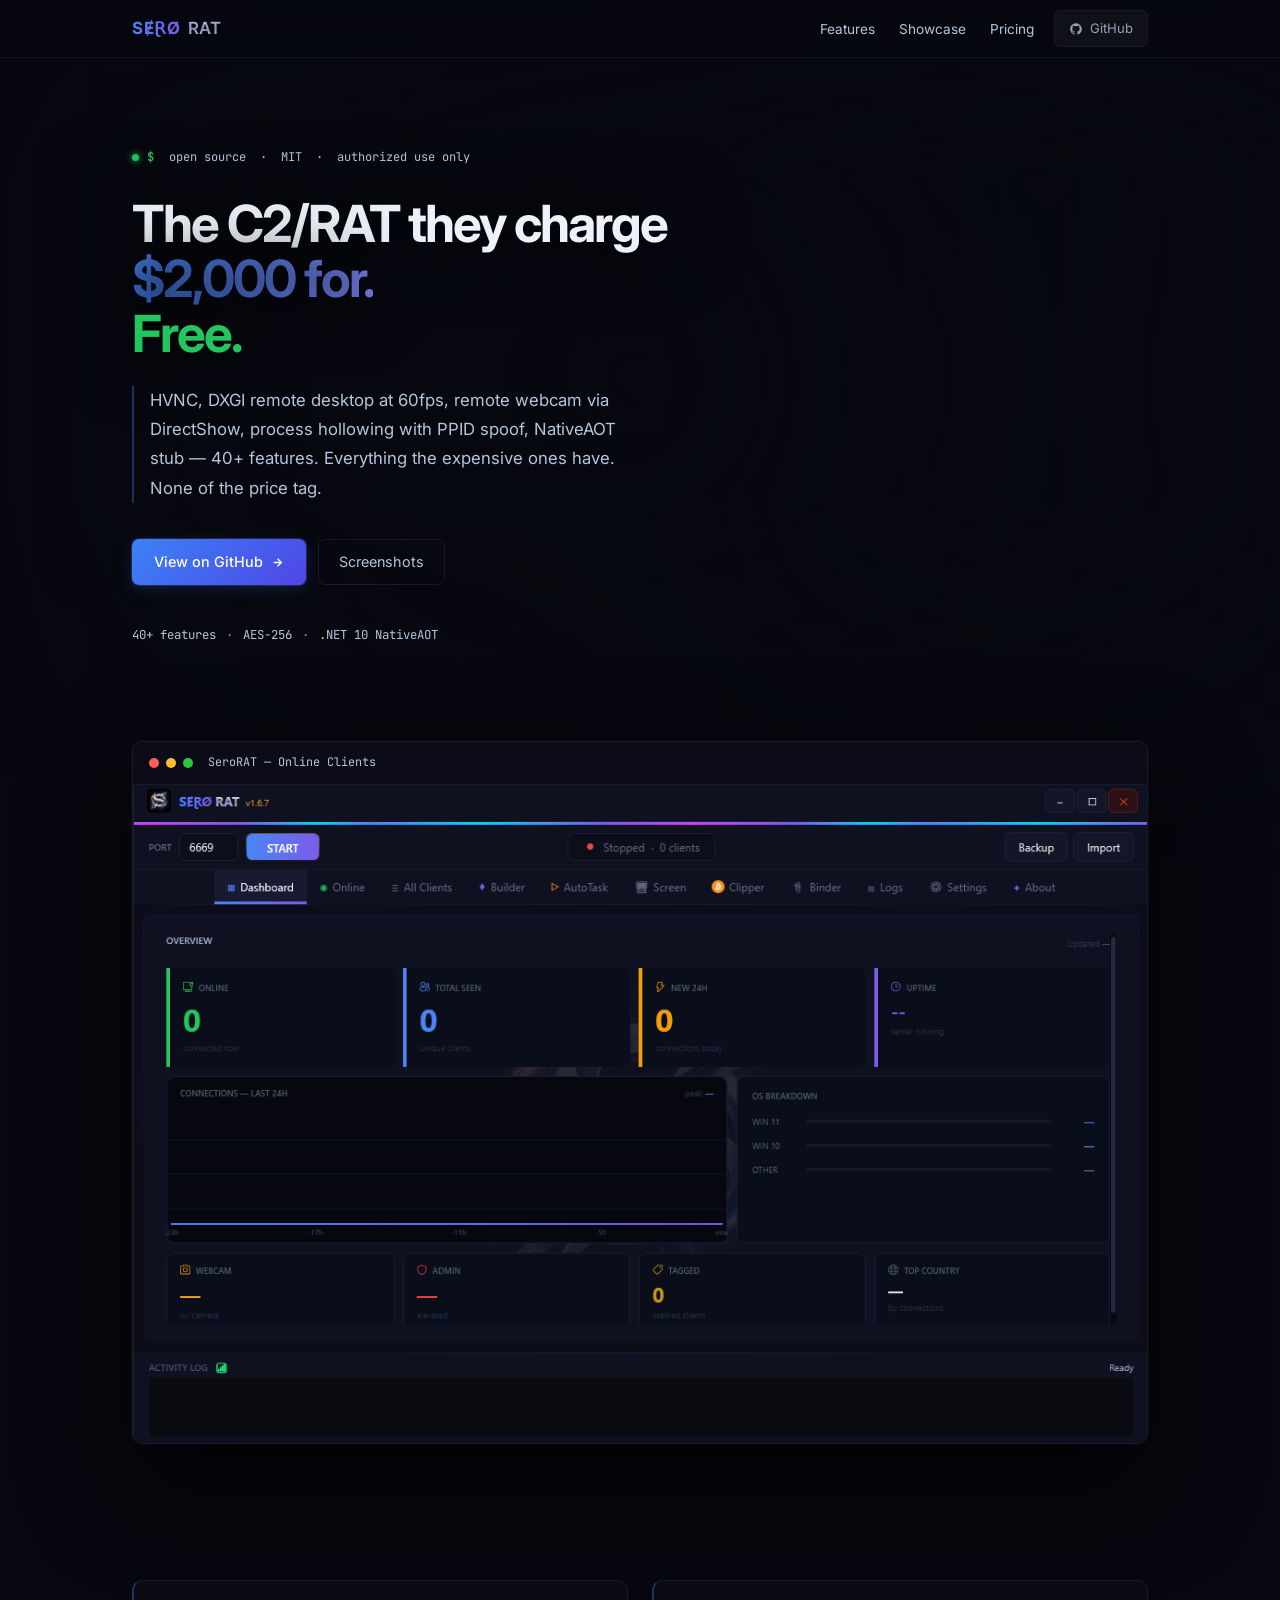
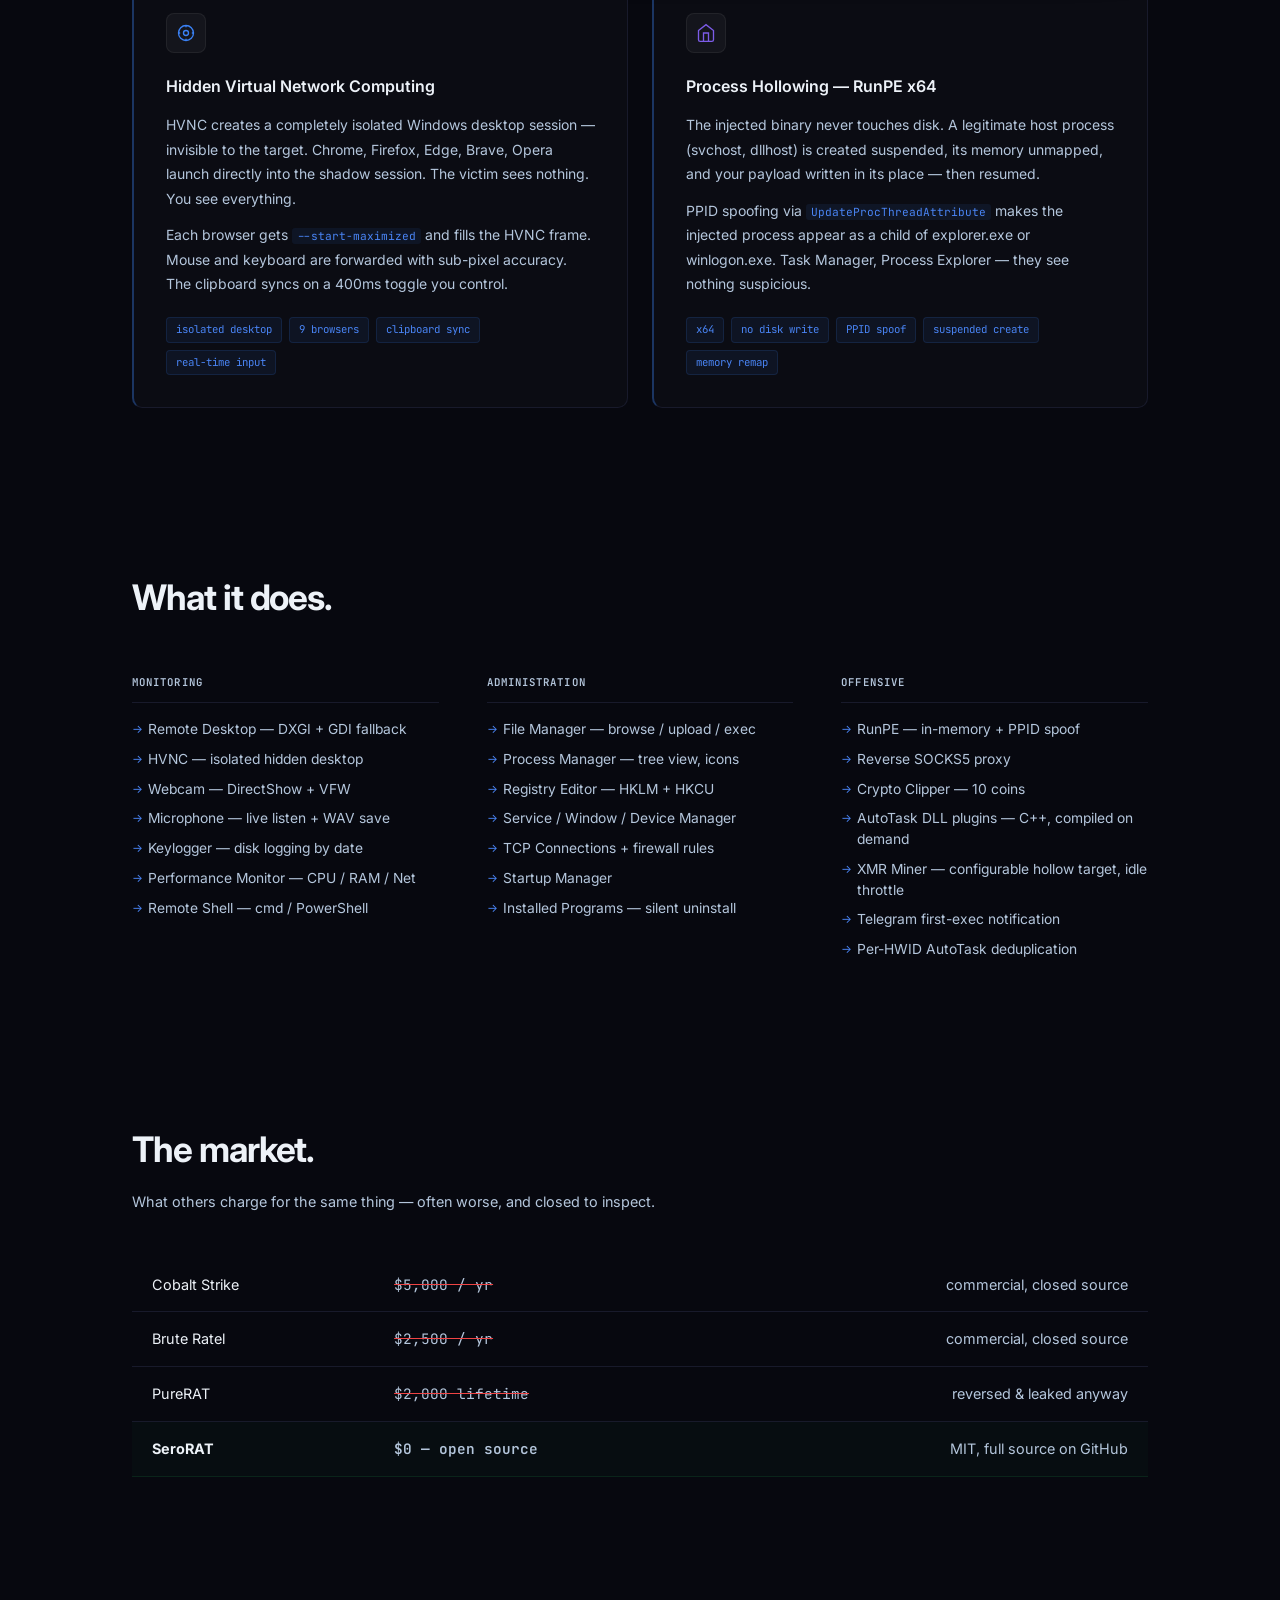
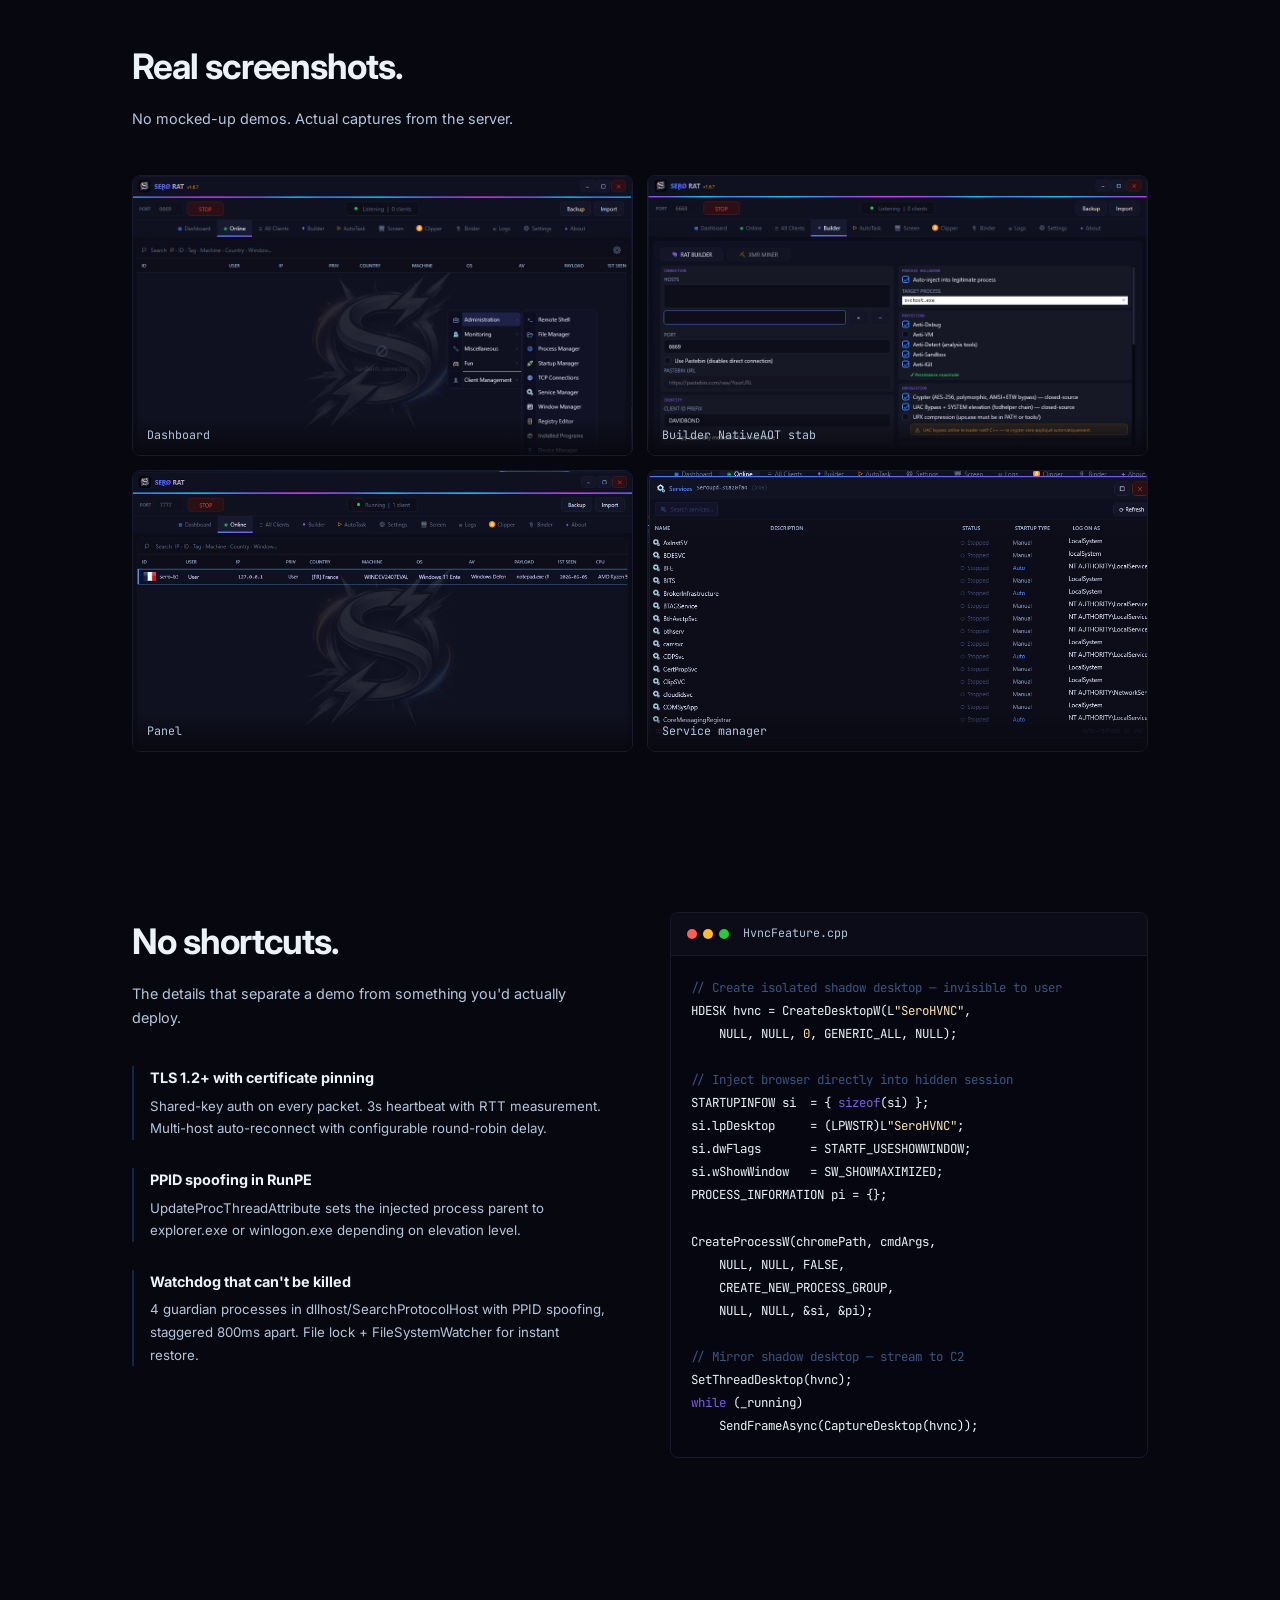
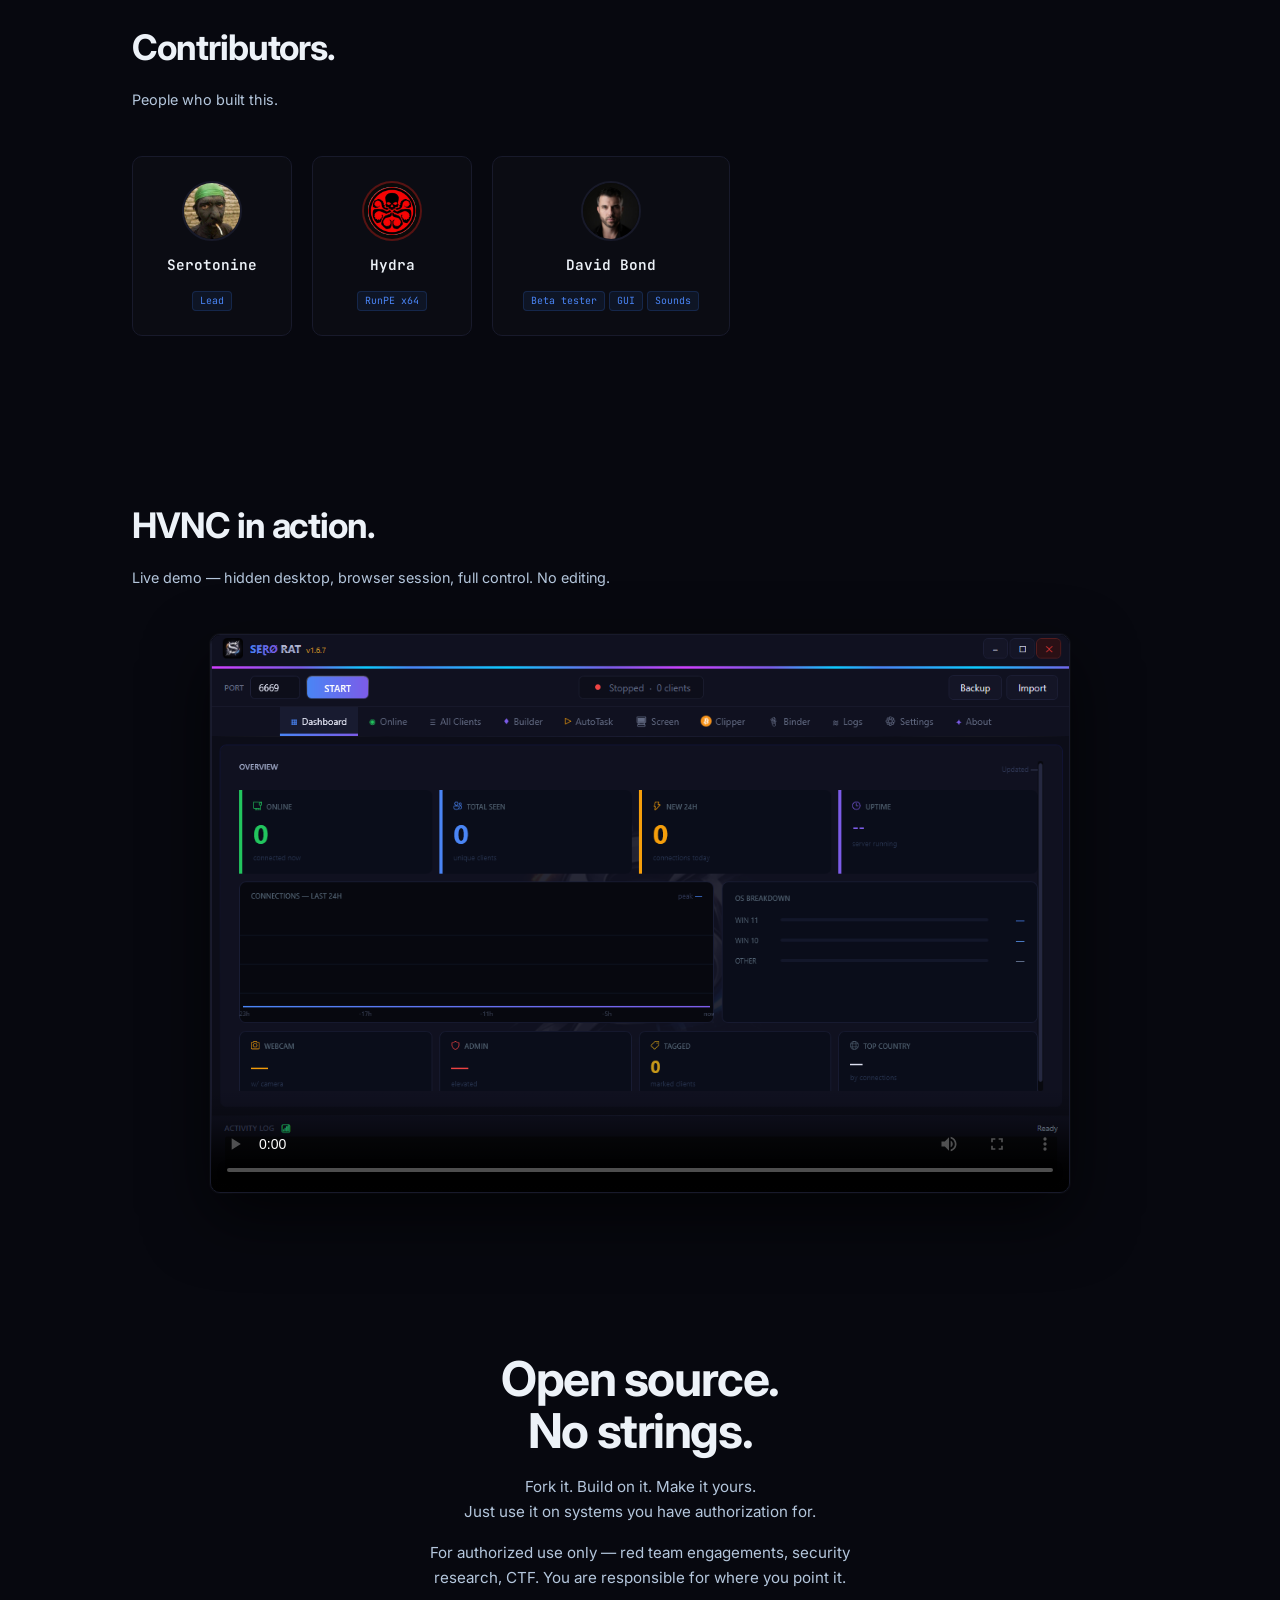
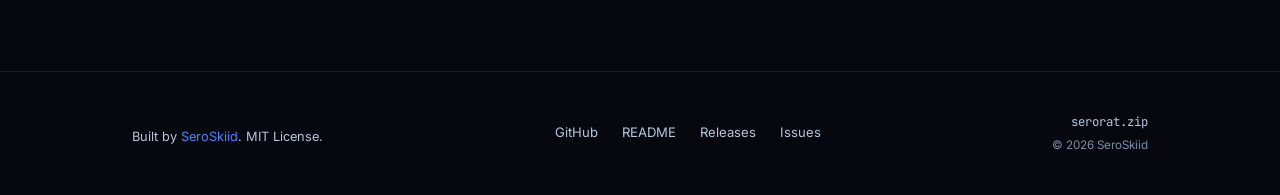
==== commit 3bfe2ad4: "Website: remove open source / private section Co-Authored-By: Claude Sonnet 4.6 <noreply@anthropic.c" ====
--- a/docs/index.html
+++ b/docs/index.html
@@ -124,43 +124,16 @@
       <div class="dd-icon">
         <svg width="20" height="20" viewBox="0 0 24 24" fill="none" stroke="#7c5ce8" stroke-width="1.6"><path d="M3 9l9-7 9 7v11a2 2 0 01-2 2H5a2 2 0 01-2-2z"/><polyline points="9 22 9 12 15 12 15 22"/></svg>
       </div>
-      <h3>Process Hollowing — RunPE</h3>
+      <h3>Process Hollowing — RunPE x64</h3>
       <p>The injected binary never touches disk. A legitimate host process (svchost, dllhost) is created suspended, its memory unmapped, and your payload written in its place — then resumed.</p>
       <p>PPID spoofing via <code>UpdateProcThreadAttribute</code> makes the injected process appear as a child of explorer.exe or winlogon.exe. Task Manager, Process Explorer — they see nothing suspicious.</p>
       <div class="dd-tags">
-        <span>no disk write</span><span>PPID spoof</span><span>suspended create</span><span>memory remap</span>
-      </div>
-    </div>
-  </div>
-</section>
-
-<!-- Open source disclaimer -->
-<section class="oss-section">
-  <div class="container">
-    <div class="oss-grid reveal">
-      <div>
-        <h3 class="oss-title c-green">Open source</h3>
-        <ul class="oss-list">
-          <li>Server — WPF C#</li>
-          <li>Stub — NativeAOT x64</li>
-          <li>Builder</li>
-          <li>All 40+ features</li>
-          <li>TLS protocol</li>
-        </ul>
-      </div>
-      <div class="oss-sep"></div>
-      <div>
-        <h3 class="oss-title c-amber">Private / yours to build</h3>
-        <ul class="oss-list">
-          <li>Polymorphic crypter <span class="tag">private</span></li>
-          <li>UAC bypass chain <span class="tag">private</span></li>
-          <li>Rootkit integration <span class="tag">implement yourself</span></li>
-        </ul>
-        <p class="oss-note">The rootkit is documented in the stub code and works — wire it in your own build.</p>
-      </div>
-    </div>
-  </div>
-</section>
+        <span>x64</span><span>no disk write</span><span>PPID spoof</span><span>suspended create</span><span>memory remap</span>
+      </div>
+    </div>
+  </div>
+</section>
+
 
 <!-- Features -->
 <section class="features-section" id="features">
--- a/docs/style.css
+++ b/docs/style.css
@@ -31,6 +31,8 @@
 #bg-canvas {
   position: fixed; inset: 0; z-index: 0;
   pointer-events: none; width: 100%; height: 100%;
+  will-change: transform;
+  transform: translateZ(0);
 }
 
 /* Gradient fades — center darkened so network stays on the edges */
@@ -201,8 +203,6 @@
 .oss-section, .features-section, .price-section,
 .showcase-section, .tech-section, .deepdive-section, .cta-section {
   position: relative; z-index: 1; padding: 80px 0;
-  background: rgba(7,8,15,0.55);
-  backdrop-filter: blur(0px);
 }
 .oss-section::before, .features-section::before, .price-section::before,
 .showcase-section::before, .tech-section::before, .deepdive-section::before,
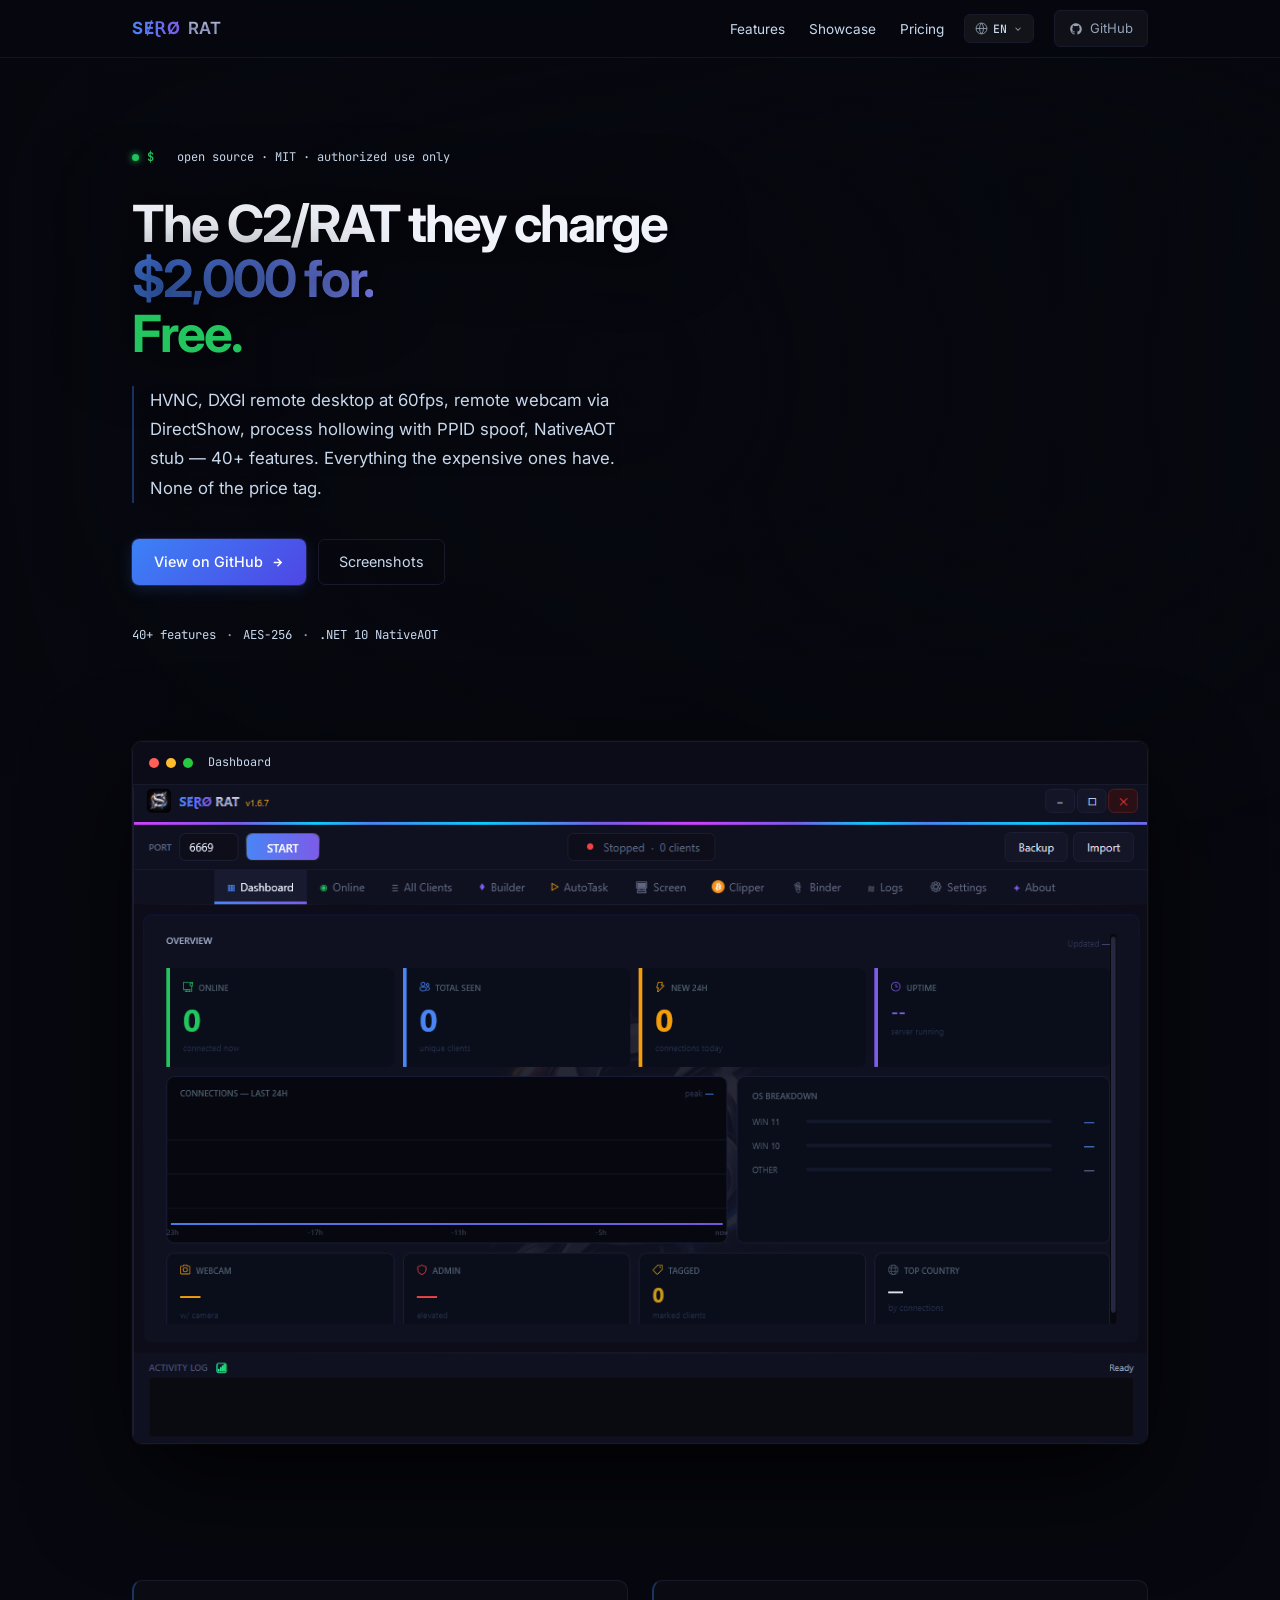
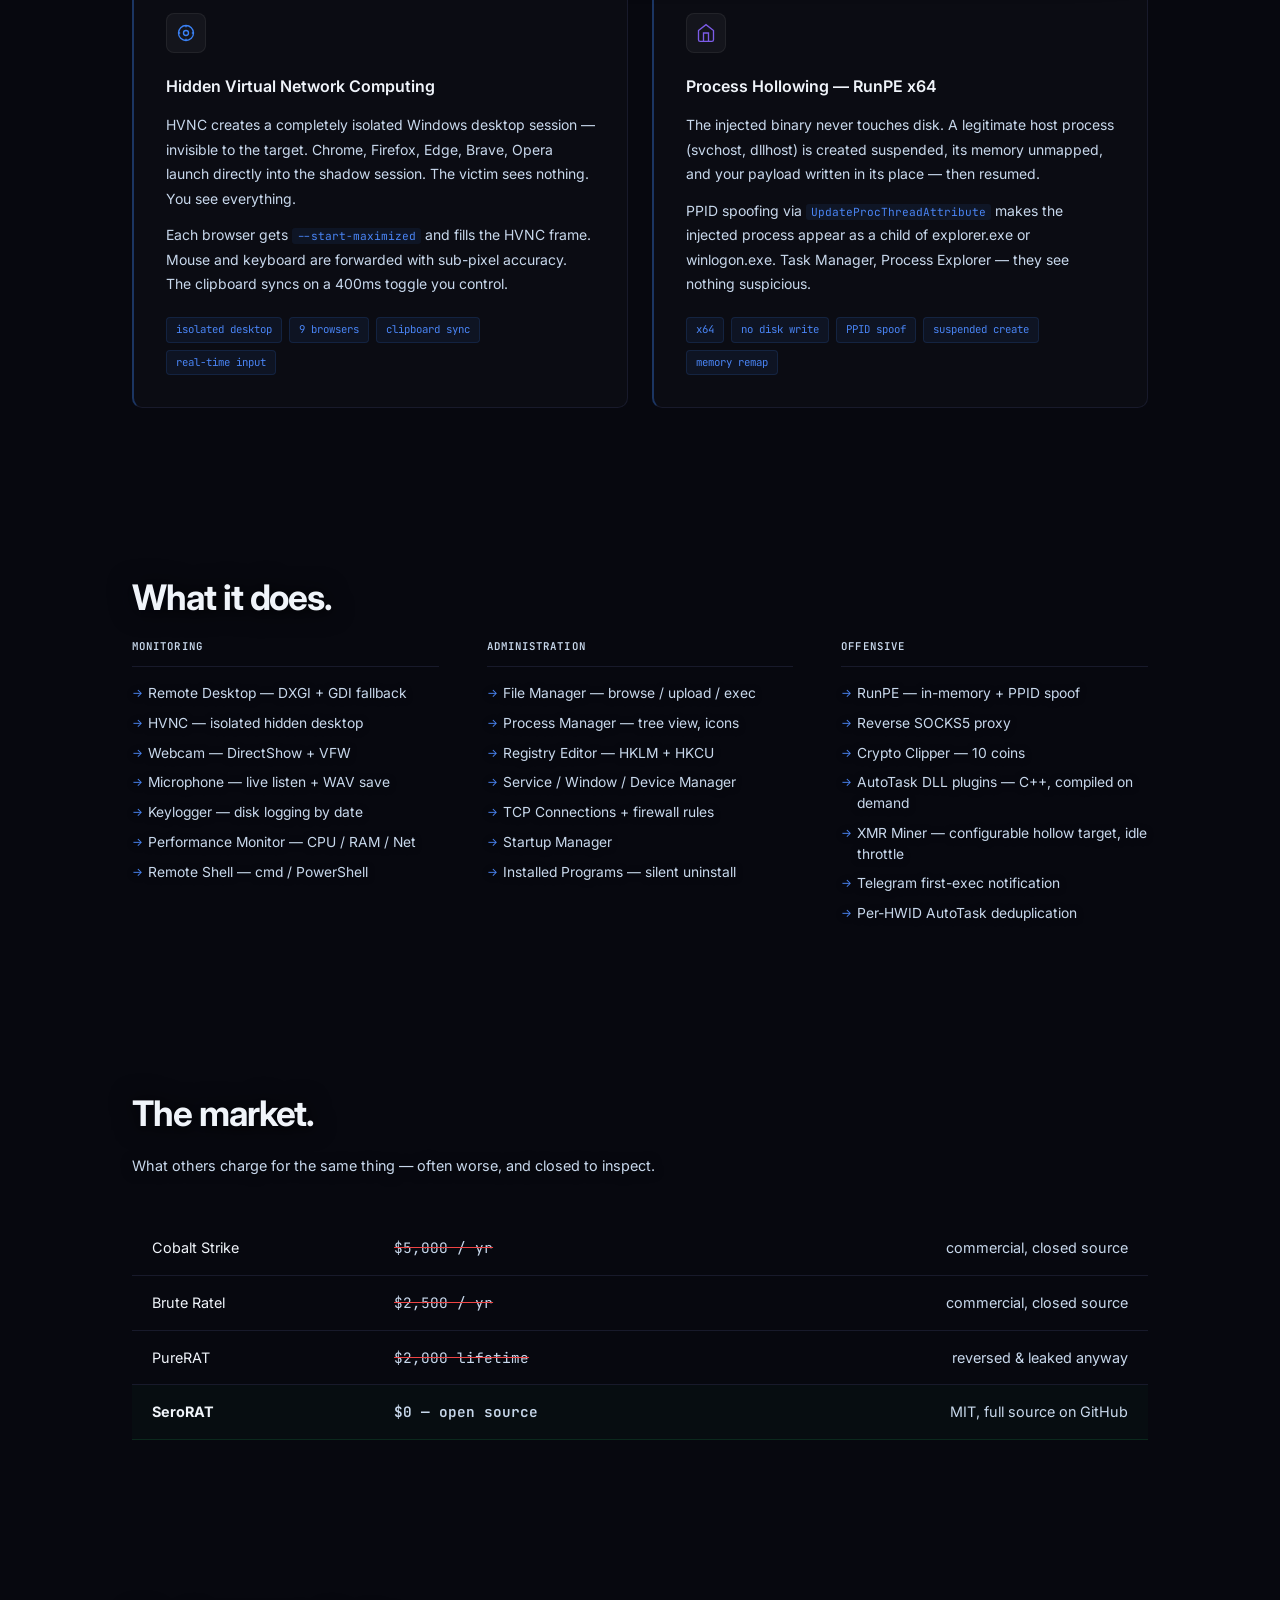
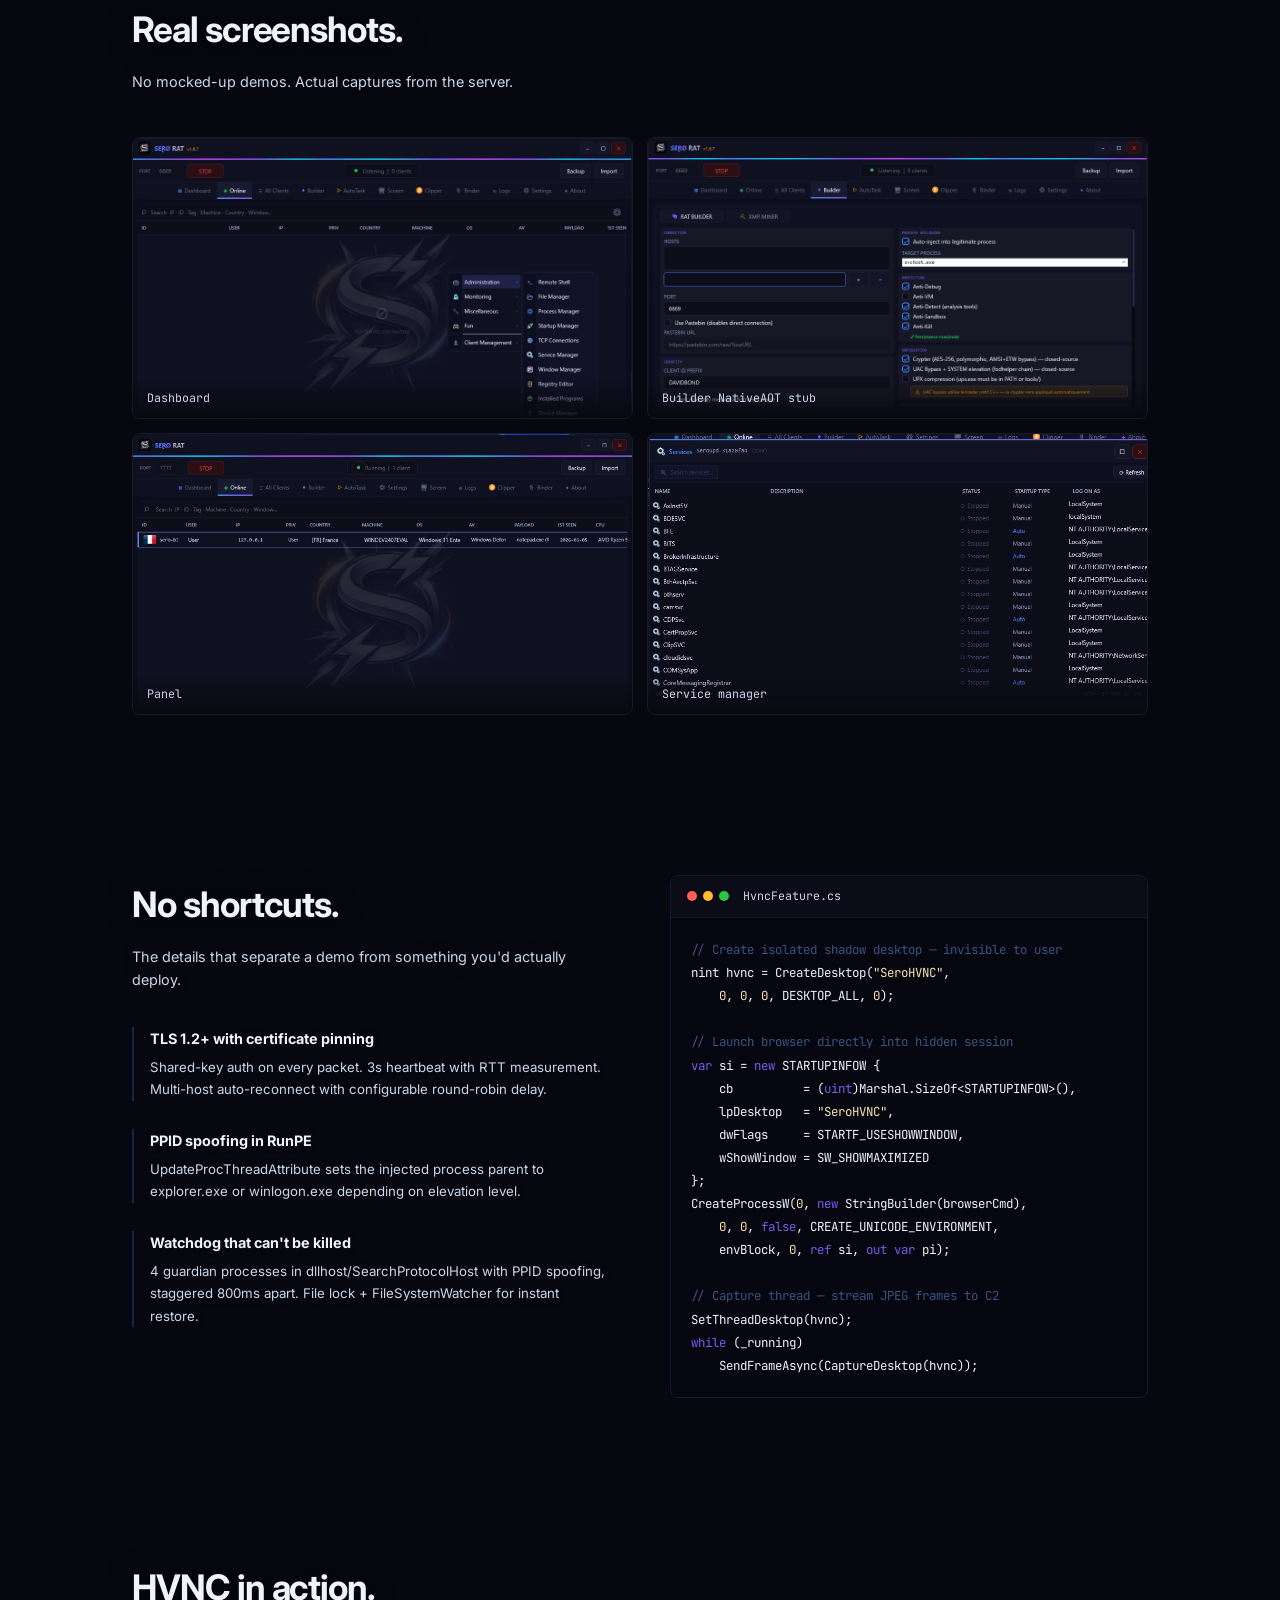
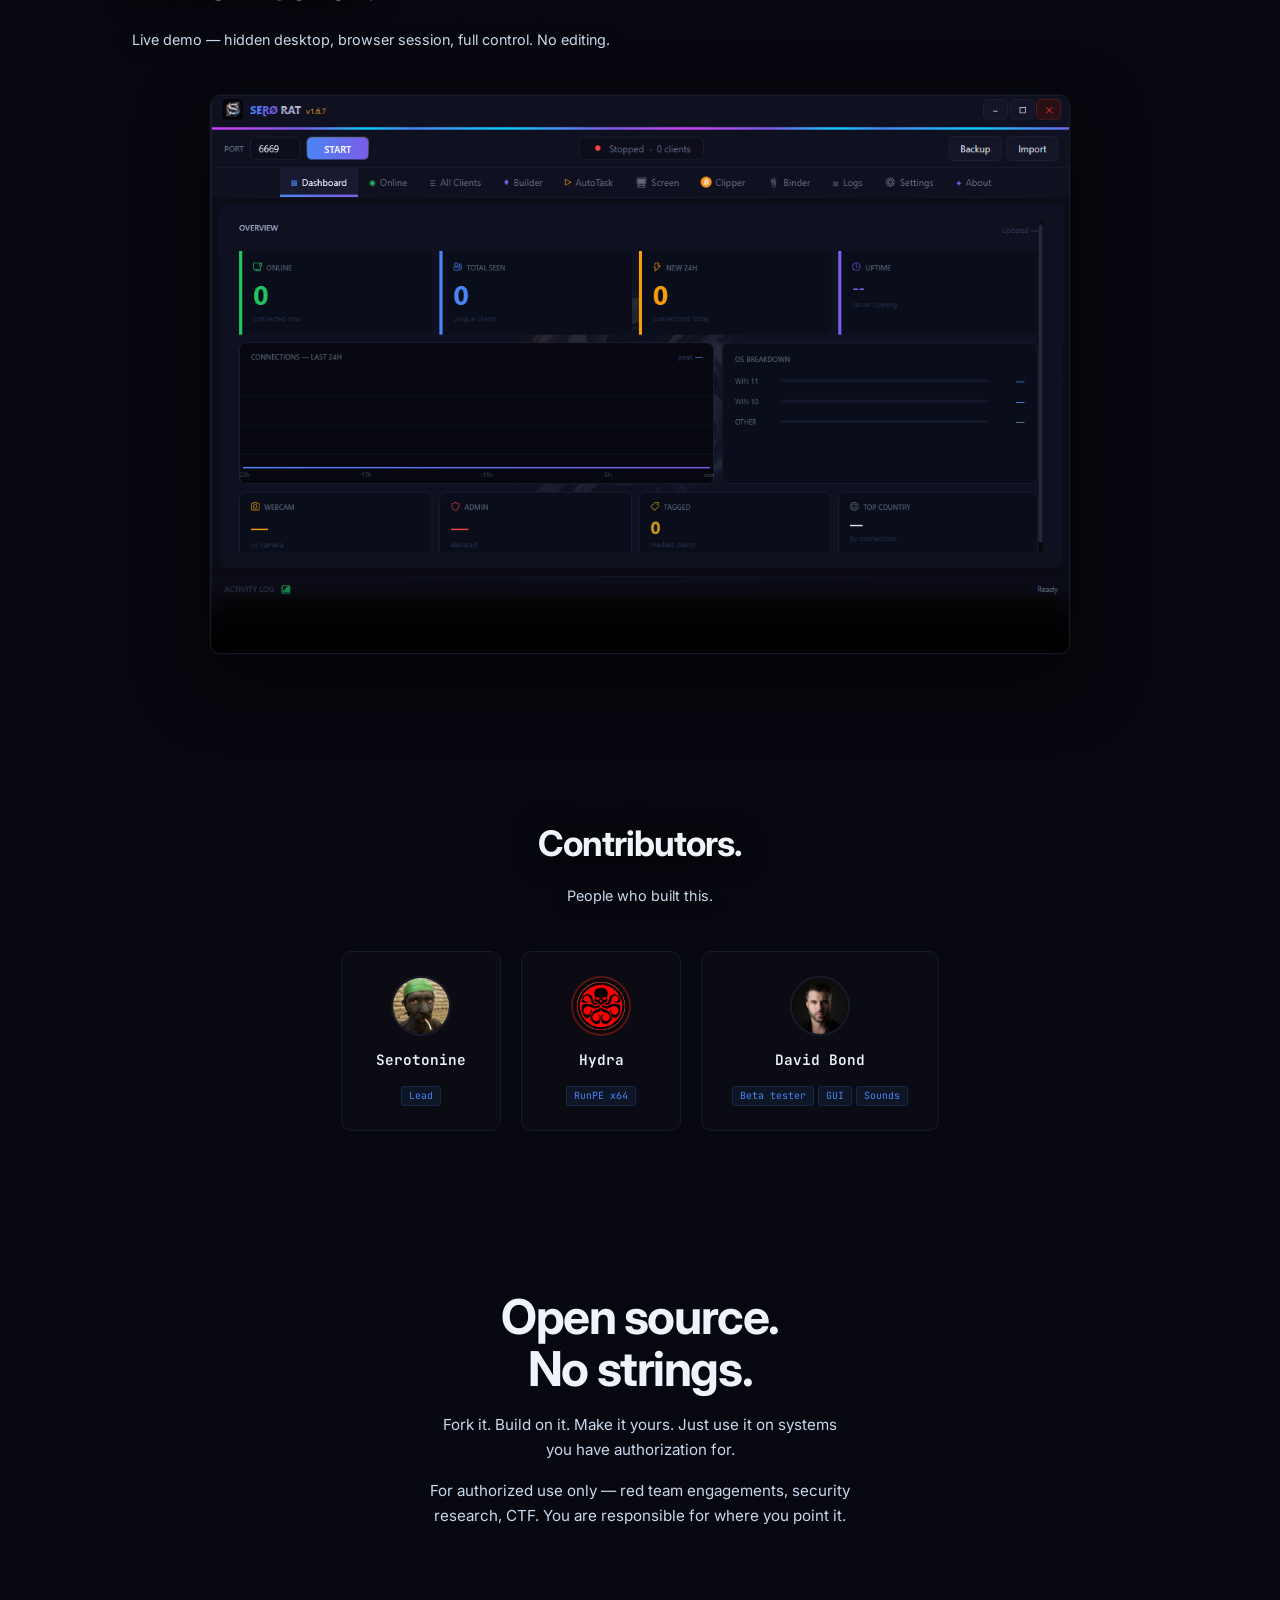
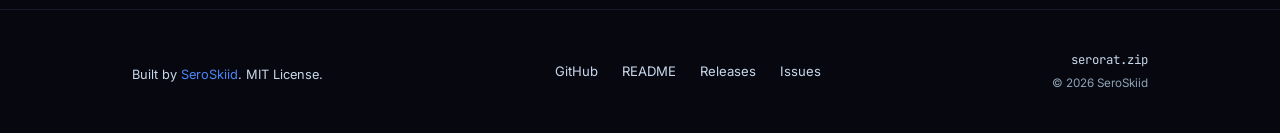
==== commit fa318048: "Add i18n (17 languages + auto-detect), improve Three.js globe, fix section spacing, gallery tilt-the" ====
--- a/docs/index.html
+++ b/docs/index.html
@@ -1,5 +1,5 @@
 <!DOCTYPE html>
-<html lang="en">
+<html lang="en" dir="ltr">
 <head>
   <meta charset="UTF-8">
   <meta name="viewport" content="width=device-width, initial-scale=1.0">
@@ -24,9 +24,8 @@
   </audio>
   <link rel="preconnect" href="https://fonts.googleapis.com">
   <link href="https://fonts.googleapis.com/css2?family=Inter:wght@300;400;500;600;700&family=JetBrains+Mono:wght@400;500;600&display=swap" rel="stylesheet">
-  <link rel="stylesheet" href="style.css?v=6">
+  <link rel="stylesheet" href="style.css?v=7">
   <style>
-    /* Inline fallback — bypasses all external CSS caching */
     @media (max-width: 900px) {
       #nav-links { display: none !important; }
     }
@@ -39,7 +38,7 @@
 
 <!-- Lightbox -->
 <div id="lightbox" role="dialog" aria-modal="true">
-  <button id="lightbox-close" aria-label="Fermer">&times;</button>
+  <button id="lightbox-close" aria-label="Close">&times;</button>
   <img id="lightbox-img" src="" alt="">
 </div>
 
@@ -52,10 +51,39 @@
     </a>
     <div class="nav-right">
       <ul class="nav-links" id="nav-links">
-        <li><a href="#features">Features</a></li>
-        <li><a href="#showcase">Showcase</a></li>
-        <li><a href="#pricing">Pricing</a></li>
+        <li><a href="#features" data-i18n="nav.features">Features</a></li>
+        <li><a href="#showcase" data-i18n="nav.showcase">Showcase</a></li>
+        <li><a href="#pricing" data-i18n="nav.pricing">Pricing</a></li>
       </ul>
+
+      <!-- Language switcher -->
+      <div class="lang-wrap">
+        <button class="lang-btn" id="lang-btn" aria-haspopup="true" aria-expanded="false" aria-label="Select language">
+          <svg width="13" height="13" viewBox="0 0 24 24" fill="none" stroke="currentColor" stroke-width="1.8"><circle cx="12" cy="12" r="10"/><path d="M2 12h20M12 2a15.3 15.3 0 010 20M12 2a15.3 15.3 0 000 20"/></svg>
+          <span id="lang-current">EN</span>
+          <svg width="10" height="10" viewBox="0 0 24 24" fill="none" stroke="currentColor" stroke-width="2.5"><path d="M6 9l6 6 6-6"/></svg>
+        </button>
+        <div class="lang-menu" id="lang-menu" hidden>
+          <button class="lang-opt" data-lang="en"><span class="lang-flag">🇺🇸</span> English</button>
+          <button class="lang-opt" data-lang="fr"><span class="lang-flag">🇫🇷</span> Français</button>
+          <button class="lang-opt" data-lang="es"><span class="lang-flag">🇪🇸</span> Español</button>
+          <button class="lang-opt" data-lang="de"><span class="lang-flag">🇩🇪</span> Deutsch</button>
+          <button class="lang-opt" data-lang="pt"><span class="lang-flag">🇧🇷</span> Português</button>
+          <button class="lang-opt" data-lang="ru"><span class="lang-flag">🇷🇺</span> Русский</button>
+          <button class="lang-opt" data-lang="zh"><span class="lang-flag">🇨🇳</span> 中文</button>
+          <button class="lang-opt" data-lang="ja"><span class="lang-flag">🇯🇵</span> 日本語</button>
+          <button class="lang-opt" data-lang="ar"><span class="lang-flag">🇸🇦</span> العربية</button>
+          <button class="lang-opt" data-lang="it"><span class="lang-flag">🇮🇹</span> Italiano</button>
+          <button class="lang-opt" data-lang="nl"><span class="lang-flag">🇳🇱</span> Nederlands</button>
+          <button class="lang-opt" data-lang="tr"><span class="lang-flag">🇹🇷</span> Türkçe</button>
+          <button class="lang-opt" data-lang="ko"><span class="lang-flag">🇰🇷</span> 한국어</button>
+          <button class="lang-opt" data-lang="pl"><span class="lang-flag">🇵🇱</span> Polski</button>
+          <button class="lang-opt" data-lang="id"><span class="lang-flag">🇮🇩</span> Bahasa Indonesia</button>
+          <button class="lang-opt" data-lang="vi"><span class="lang-flag">🇻🇳</span> Tiếng Việt</button>
+          <button class="lang-opt" data-lang="uk"><span class="lang-flag">🇺🇦</span> Українська</button>
+        </div>
+      </div>
+
       <a class="btn-gh" href="https://github.com/SeroSkiid/SeroC2" target="_blank" rel="noopener">
         <svg width="14" height="14" viewBox="0 0 24 24" fill="currentColor"><path d="M12 2C6.477 2 2 6.477 2 12c0 4.42 2.87 8.17 6.84 9.5.5.08.66-.23.66-.5v-1.69c-2.77.6-3.36-1.34-3.36-1.34-.46-1.16-1.11-1.47-1.11-1.47-.91-.62.07-.6.07-.6 1 .07 1.53 1.03 1.53 1.03.87 1.52 2.34 1.07 2.91.83.09-.65.35-1.09.63-1.34-2.22-.25-4.55-1.11-4.55-4.92 0-1.11.38-2 1.03-2.71-.1-.25-.45-1.29.1-2.64 0 0 .84-.27 2.75 1.02.79-.22 1.65-.33 2.5-.33.85 0 1.71.11 2.5.33 1.91-1.29 2.75-1.02 2.75-1.02.55 1.35.2 2.39.1 2.64.65.71 1.03 1.6 1.03 2.71 0 3.82-2.34 4.66-4.57 4.91.36.31.69.92.69 1.85V21c0 .27.16.59.67.5C19.14 20.16 22 16.42 22 12A10 10 0 0012 2z"/></svg>
         GitHub
@@ -67,19 +95,19 @@
 <!-- Hero -->
 <section class="hero">
   <div class="container">
-    <p class="eyebrow"><span class="dot-live"></span><span class="prompt">$</span>&nbsp;open source &nbsp;·&nbsp; MIT &nbsp;·&nbsp; authorized use only</p>
-    <h1>The C2/RAT they charge<br><em>$2,000 for.</em><br><span class="hero-free">Free.</span></h1>
-    <p class="hero-lead">
+    <p class="eyebrow"><span class="dot-live"></span><span class="prompt">$</span>&nbsp;<span data-i18n="hero.eyebrow">open source &nbsp;·&nbsp; MIT &nbsp;·&nbsp; authorized use only</span></p>
+    <h1><span data-i18n="hero.h1a">The C2/RAT they charge</span><br><em data-i18n="hero.h1b">$2,000 for.</em><br><span class="hero-free" data-i18n="hero.h1c">Free.</span></h1>
+    <p class="hero-lead" data-i18n="hero.lead">
       HVNC, DXGI remote desktop at 60fps, remote webcam via DirectShow,
       process hollowing with PPID spoof, NativeAOT stub — 40+ features.
       Everything the expensive ones have. None of the price tag.
     </p>
     <div class="hero-actions">
       <a class="btn-primary" href="https://github.com/SeroSkiid/SeroC2" target="_blank" rel="noopener">
-        View on GitHub
+        <span data-i18n="hero.cta1">View on GitHub</span>
         <svg width="13" height="13" viewBox="0 0 24 24" fill="none" stroke="currentColor" stroke-width="2.5"><path d="M5 12h14M12 5l7 7-7 7"/></svg>
       </a>
-      <a class="btn-outline" href="#showcase">Screenshots</a>
+      <a class="btn-outline" href="#showcase" data-i18n="hero.cta2">Screenshots</a>
     </div>
     <p class="hero-meta">
       <span>40+ features</span><span class="sep">·</span>
@@ -97,7 +125,7 @@
         <span class="screen-dot red"></span>
         <span class="screen-dot yellow"></span>
         <span class="screen-dot green"></span>
-        <span class="screen-label">SeroRAT — Online Clients</span>
+        <span class="screen-label">Dashboard</span>
       </div>
       <div class="screen-body">
         <img src="assets/dashboard.png" alt="SeroRAT dashboard — client list with online clients">
@@ -138,10 +166,10 @@
 <!-- Features -->
 <section class="features-section" id="features">
   <div class="container">
-    <h2 class="section-h">What it does.</h2>
+    <h2 class="section-h" data-i18n="s.features">What it does.</h2>
     <div class="feat-grid">
       <div class="feat-col reveal">
-        <h4>Monitoring</h4>
+        <h4 data-i18n="col.mon">Monitoring</h4>
         <ul>
           <li>Remote Desktop — DXGI + GDI fallback</li>
           <li>HVNC — isolated hidden desktop</li>
@@ -153,7 +181,7 @@
         </ul>
       </div>
       <div class="feat-col reveal">
-        <h4>Administration</h4>
+        <h4 data-i18n="col.adm">Administration</h4>
         <ul>
           <li>File Manager — browse / upload / exec</li>
           <li>Process Manager — tree view, icons</li>
@@ -165,7 +193,7 @@
         </ul>
       </div>
       <div class="feat-col reveal">
-        <h4>Offensive</h4>
+        <h4 data-i18n="col.off">Offensive</h4>
         <ul>
           <li>RunPE — in-memory + PPID spoof</li>
           <li>Reverse SOCKS5 proxy</li>
@@ -183,29 +211,29 @@
 <!-- Pricing -->
 <section class="price-section" id="pricing">
   <div class="container">
-    <h2 class="section-h">The market.</h2>
-    <p class="section-sub">What others charge for the same thing — often worse, and closed to inspect.</p>
+    <h2 class="section-h" data-i18n="s.pricing">The market.</h2>
+    <p class="section-sub" data-i18n="s.pricing.sub">What others charge for the same thing — often worse, and closed to inspect.</p>
     <div class="price-table-wrap"><table class="price-table">
       <tbody>
         <tr class="reveal">
           <td>Cobalt Strike</td>
           <td class="price-val strike">$5,000 / yr</td>
-          <td class="price-note-cell">commercial, closed source</td>
+          <td class="price-note-cell" data-i18n="price.closed">commercial, closed source</td>
         </tr>
         <tr class="reveal">
           <td>Brute Ratel</td>
           <td class="price-val strike">$2,500 / yr</td>
-          <td class="price-note-cell">commercial, closed source</td>
+          <td class="price-note-cell" data-i18n="price.closed">commercial, closed source</td>
         </tr>
         <tr class="reveal">
           <td>PureRAT</td>
           <td class="price-val strike">$2,000 lifetime</td>
-          <td class="price-note-cell red-note">reversed &amp; leaked anyway</td>
+          <td class="price-note-cell red-note" data-i18n="price.leaked">reversed &amp; leaked anyway</td>
         </tr>
         <tr class="price-highlight reveal">
           <td><strong>SeroRAT</strong></td>
           <td class="price-val green-val">$0 — open source</td>
-          <td class="price-note-cell">MIT, full source on GitHub</td>
+          <td class="price-note-cell" data-i18n="price.ours">MIT, full source on GitHub</td>
         </tr>
       </tbody>
     </table></div>
@@ -215,8 +243,8 @@
 <!-- Showcase -->
 <section class="showcase-section" id="showcase">
   <div class="container">
-    <h2 class="section-h">Real screenshots.</h2>
-    <p class="section-sub">No mocked-up demos. Actual captures from the server.</p>
+    <h2 class="section-h" data-i18n="s.showcase">Real screenshots.</h2>
+    <p class="section-sub" data-i18n="s.showcase.sub">No mocked-up demos. Actual captures from the server.</p>
     <div class="gallery">
       <div class="gallery-item reveal">
         <img src="assets/listonline.png" alt="SeroRAT — online clients list" loading="lazy">
@@ -224,7 +252,7 @@
       </div>
       <div class="gallery-item reveal">
         <img src="assets/builder.png" alt="SeroRAT builder — NativeAOT stub generator" loading="lazy">
-        <span class="gallery-label">Builder NativeAOT stab</span>
+        <span class="gallery-label">Builder NativeAOT stub</span>
       </div>
       <div class="gallery-item reveal">
         <img src="assets/listonline2.png" alt="SeroRAT — client detail view" loading="lazy">
@@ -242,8 +270,8 @@
 <section class="tech-section" id="technical">
   <div class="container tech-layout">
     <div class="tech-text">
-      <h2 class="section-h">No shortcuts.</h2>
-      <p class="section-sub" style="margin-bottom:0">The details that separate a demo from something you'd actually deploy.</p>
+      <h2 class="section-h" data-i18n="s.tech">No shortcuts.</h2>
+      <p class="section-sub" data-i18n="s.tech.sub" style="margin-bottom:0">The details that separate a demo from something you'd actually deploy.</p>
       <ul class="tech-list">
         <li class="reveal">
           <strong>TLS 1.2+ with certificate pinning</strong>
@@ -262,25 +290,24 @@
     <div class="code-block reveal">
       <div class="code-header">
         <span class="cdot red"></span><span class="cdot yellow"></span><span class="cdot green"></span>
-        <span class="code-filename">HvncFeature.cpp</span>
+        <span class="code-filename">HvncFeature.cs</span>
       </div>
       <pre class="code-body"><code><span class="cm">// Create isolated shadow desktop — invisible to user</span>
-HDESK hvnc = CreateDesktopW(L<span class="num">"SeroHVNC"</span>,
-    NULL, NULL, <span class="num">0</span>, GENERIC_ALL, NULL);
-
-<span class="cm">// Inject browser directly into hidden session</span>
-STARTUPINFOW si  = { <span class="kw">sizeof</span>(si) };
-si.lpDesktop     = (LPWSTR)L<span class="num">"SeroHVNC"</span>;
-si.dwFlags       = STARTF_USESHOWWINDOW;
-si.wShowWindow   = SW_SHOWMAXIMIZED;
-PROCESS_INFORMATION pi = {};
-
-CreateProcessW(chromePath, cmdArgs,
-    NULL, NULL, FALSE,
-    CREATE_NEW_PROCESS_GROUP,
-    NULL, NULL, &amp;si, &amp;pi);
-
-<span class="cm">// Mirror shadow desktop — stream to C2</span>
+nint hvnc = CreateDesktop(<span class="num">"SeroHVNC"</span>,
+    <span class="num">0</span>, <span class="num">0</span>, <span class="num">0</span>, DESKTOP_ALL, <span class="num">0</span>);
+
+<span class="cm">// Launch browser directly into hidden session</span>
+<span class="kw">var</span> si = <span class="kw">new</span> STARTUPINFOW {
+    cb          = (<span class="kw">uint</span>)Marshal.SizeOf&lt;STARTUPINFOW&gt;(),
+    lpDesktop   = <span class="num">"SeroHVNC"</span>,
+    dwFlags     = STARTF_USESHOWWINDOW,
+    wShowWindow = SW_SHOWMAXIMIZED
+};
+CreateProcessW(<span class="num">0</span>, <span class="kw">new</span> StringBuilder(browserCmd),
+    <span class="num">0</span>, <span class="num">0</span>, <span class="kw">false</span>, CREATE_UNICODE_ENVIRONMENT,
+    envBlock, <span class="num">0</span>, <span class="kw">ref</span> si, <span class="kw">out var</span> pi);
+
+<span class="cm">// Capture thread — stream JPEG frames to C2</span>
 SetThreadDesktop(hvnc);
 <span class="kw">while</span> (_running)
     SendFrameAsync(CaptureDesktop(hvnc));</code></pre>
@@ -288,11 +315,28 @@
   </div>
 </section>
 
+<!-- HVNC demo video -->
+<section class="testimonial-section">
+  <div class="container">
+    <h2 class="section-h" data-i18n="s.hvnc">HVNC in action.</h2>
+    <p class="section-sub" data-i18n="s.hvnc.sub">Live demo — hidden desktop, browser session, full control. No editing.</p>
+    <div class="video-wrap reveal">
+      <video
+        src="assets/demohvnc2.MP4"
+        controls
+        preload="metadata"
+        playsinline
+        poster="assets/dashboard.png"
+      ></video>
+    </div>
+  </div>
+</section>
+
 <!-- Contributors -->
 <section class="contrib-section">
   <div class="container">
-    <h2 class="section-h">Contributors.</h2>
-    <p class="section-sub">People who built this.</p>
+    <h2 class="section-h" data-i18n="s.contrib">Contributors.</h2>
+    <p class="section-sub" data-i18n="s.contrib.sub">People who built this.</p>
     <div class="contrib-grid">
       <div class="contrib-card reveal">
         <img src="assets/contrib-sero.jpg" alt="Serotonine" class="contrib-avatar">
@@ -319,30 +363,13 @@
   </div>
 </section>
 
-<!-- Demo video -->
-<section class="testimonial-section">
-  <div class="container">
-    <h2 class="section-h">HVNC in action.</h2>
-    <p class="section-sub">Live demo — hidden desktop, browser session, full control. No editing.</p>
-    <div class="video-wrap reveal">
-      <video
-        src="assets/demohvnc2.MP4"
-        controls
-        preload="metadata"
-        playsinline
-        poster="assets/dashboard.png"
-      ></video>
-    </div>
-  </div>
-</section>
-
 <!-- CTA -->
 <section class="cta-section">
   <div class="container cta-inner">
     <img src="assets/serofondtransparent.png" alt="" class="cta-logo" onerror="this.style.display='none'">
-    <h2>Open source.<br>No strings.</h2>
-    <p>Fork it. Build on it. Make it yours.<br>Just use it on systems you have authorization for.</p>
-    <p class="legal">For authorized use only — red team engagements, security research, CTF. You are responsible for where you point it.</p>
+    <h2><span data-i18n="cta.h1">Open source.</span><br><span data-i18n="cta.h2">No strings.</span></h2>
+    <p data-i18n="cta.body">Fork it. Build on it. Make it yours.<br>Just use it on systems you have authorization for.</p>
+    <p class="legal" data-i18n="cta.legal">For authorized use only — red team engagements, security research, CTF. You are responsible for where you point it.</p>
   </div>
 </section>
 
@@ -366,6 +393,6 @@
 </footer>
 
 <script src="https://cdnjs.cloudflare.com/ajax/libs/three.js/r128/three.min.js"></script>
-<script src="script.js?v=6"></script>
+<script src="script.js?v=7"></script>
 </body>
 </html>
--- a/docs/style.css
+++ b/docs/style.css
@@ -7,9 +7,9 @@
   --border: #181a2b;
   --blue:   #4a85f5;
   --silver: #94a3b8;
-  --muted:  #b4c6dc;
-  --dim:    #7a8eaa;
-  --text:   #edf2f8;
+  --muted:  #c8d8ec;
+  --dim:    #8ea2b8;
+  --text:   #f0f4fa;
   --green:  #22c55e;
   --amber:  #f59e0b;
   --red:    #ef4444;
@@ -82,7 +82,7 @@
   -webkit-backdrop-filter: blur(24px);
   border-bottom: 1px solid rgba(24,26,43,0.8);
   display: flex; align-items: center;
-  overflow: hidden;
+  overflow: visible;
   transition: background 0.25s;
 }
 #nav.scrolled {
@@ -231,9 +231,9 @@
 /* ── Features ── */
 .section-h {
   font-size: clamp(1.4rem, 4vw, 2.2rem);
-  font-weight: 700; letter-spacing: -0.03em; margin-bottom: 48px;
-}
-.section-sub { color: var(--muted); font-size: 0.9rem; margin-top: -36px; margin-bottom: 44px; }
+  font-weight: 700; letter-spacing: -0.03em; margin-bottom: 12px;
+}
+.section-sub { color: var(--muted); font-size: 0.9rem; margin-top: 0; margin-bottom: 44px; line-height: 1.6; }
 .feat-grid { display: grid; grid-template-columns: repeat(3, 1fr); gap: 48px; }
 .feat-col h4 {
   font-family: 'JetBrains Mono', monospace; font-size: 0.67rem; font-weight: 600;
@@ -312,7 +312,8 @@
 .num { color: #f9e2af; }
 
 /* ── Deep-dive cards ── */
-.deepdive-grid { display: grid; grid-template-columns: 1fr 1fr; gap: 24px; }
+.deepdive-section { text-align: center; }
+.deepdive-grid { display: grid; grid-template-columns: 1fr 1fr; gap: 24px; text-align: left; }
 .deepdive-card {
   background: rgba(255,255,255,0.018); border: 1px solid var(--border);
   border-left: 2px solid rgba(59,130,246,0.35); border-radius: 10px; padding: 32px;
@@ -338,10 +339,12 @@
 /* ── Contributors ── */
 .contrib-section {
   position: relative; z-index: 1; padding: 80px 0;
+  text-align: center;
 }
 .contrib-section::before { content: none; }
 .contrib-grid {
   display: flex; gap: 20px; flex-wrap: wrap; margin-top: 44px;
+  justify-content: center;
 }
 .contrib-card {
   display: flex; flex-direction: column; align-items: center; gap: 12px;
@@ -559,8 +562,8 @@
   .tech-list li { padding-left: 10px; }
   .code-body code { font-size: 0.7rem; }
   .code-body { padding: 14px; }
-  .section-h { margin-bottom: 24px; }
-  .section-sub { margin-bottom: 32px; }
+  .section-h { margin-bottom: 10px; }
+  .section-sub { margin-bottom: 28px; }
   .screenshot-section { padding-bottom: 56px; }
   .oss-list li, .feat-col li { word-break: break-word; overflow-wrap: break-word; }
   /* contributors on small screens */
@@ -599,4 +602,69 @@
   .contrib-avatar { width: 44px; height: 44px; }
   .contrib-name { font-size: 0.78rem; }
   .contrib-role .tag-blue { font-size: 0.58rem; padding: 1px 5px; }
-}
+  .lang-menu { grid-template-columns: 1fr; min-width: 190px; right: -6px; }
+}
+
+/* ── Language switcher ─────────────────────────────────────────────────── */
+.lang-wrap { position: relative; flex-shrink: 0; }
+
+.lang-btn {
+  display: flex; align-items: center; gap: 5px;
+  padding: 6px 10px; border-radius: 6px;
+  background: rgba(255,255,255,0.05); border: 1px solid var(--border);
+  color: var(--muted); font-size: 0.78rem; font-weight: 500;
+  letter-spacing: 0.05em; cursor: pointer; white-space: nowrap;
+  transition: background 0.15s, color 0.15s, border-color 0.15s;
+}
+.lang-btn:hover { background: rgba(255,255,255,0.09); color: var(--text); border-color: rgba(59,130,246,0.35); }
+.lang-btn svg { flex-shrink: 0; opacity: 0.65; }
+#lang-current { font-family: 'JetBrains Mono', monospace; font-size: 0.72rem; }
+
+.lang-menu {
+  position: absolute; top: calc(100% + 8px); right: 0;
+  background: rgba(10,11,20,0.97); border: 1px solid rgba(24,26,43,0.9);
+  border-radius: 10px; padding: 8px;
+  display: grid; grid-template-columns: 1fr 1fr; gap: 2px;
+  min-width: 290px; max-height: 380px; overflow-y: auto;
+  box-shadow: 0 20px 60px rgba(0,0,0,0.75), 0 0 0 1px rgba(255,255,255,0.04);
+  backdrop-filter: blur(20px);
+  -webkit-backdrop-filter: blur(20px);
+  z-index: 300;
+}
+.lang-menu[hidden] { display: none; }
+
+.lang-opt {
+  display: flex; align-items: center; gap: 9px;
+  padding: 8px 11px; border-radius: 6px;
+  background: none; border: none; cursor: pointer;
+  color: var(--muted); font-size: 0.81rem; text-align: left;
+  transition: background 0.12s, color 0.12s;
+  white-space: nowrap; width: 100%;
+}
+.lang-opt:hover { background: rgba(255,255,255,0.07); color: var(--text); }
+.lang-opt.active { color: var(--blue); }
+.lang-flag { font-size: 1em; line-height: 1; flex-shrink: 0; }
+
+/* ── Text readability ───────────────────────────────────────────────────── */
+.section-h {
+  text-shadow: 0 1px 24px rgba(7,8,15,0.85), 0 2px 8px rgba(7,8,15,0.6);
+}
+.section-sub {
+  text-shadow: 0 1px 12px rgba(7,8,15,0.7);
+}
+.hero-lead {
+  text-shadow: 0 1px 10px rgba(7,8,15,0.6);
+}
+.feat-col li, .tech-list li p, .tech-list strong {
+  text-shadow: 0 1px 6px rgba(7,8,15,0.5);
+}
+
+/* ── RTL support (Arabic) ──────────────────────────────────────────────── */
+[dir=rtl] .hero-lead {
+  border-left: none;
+  border-right: 2px solid rgba(59,130,246,0.35);
+  padding-left: 0;
+  padding-right: 16px;
+}
+[dir=rtl] .nav-right { margin-left: 0; margin-right: auto; }
+[dir=rtl] .lang-menu { right: auto; left: 0; }
